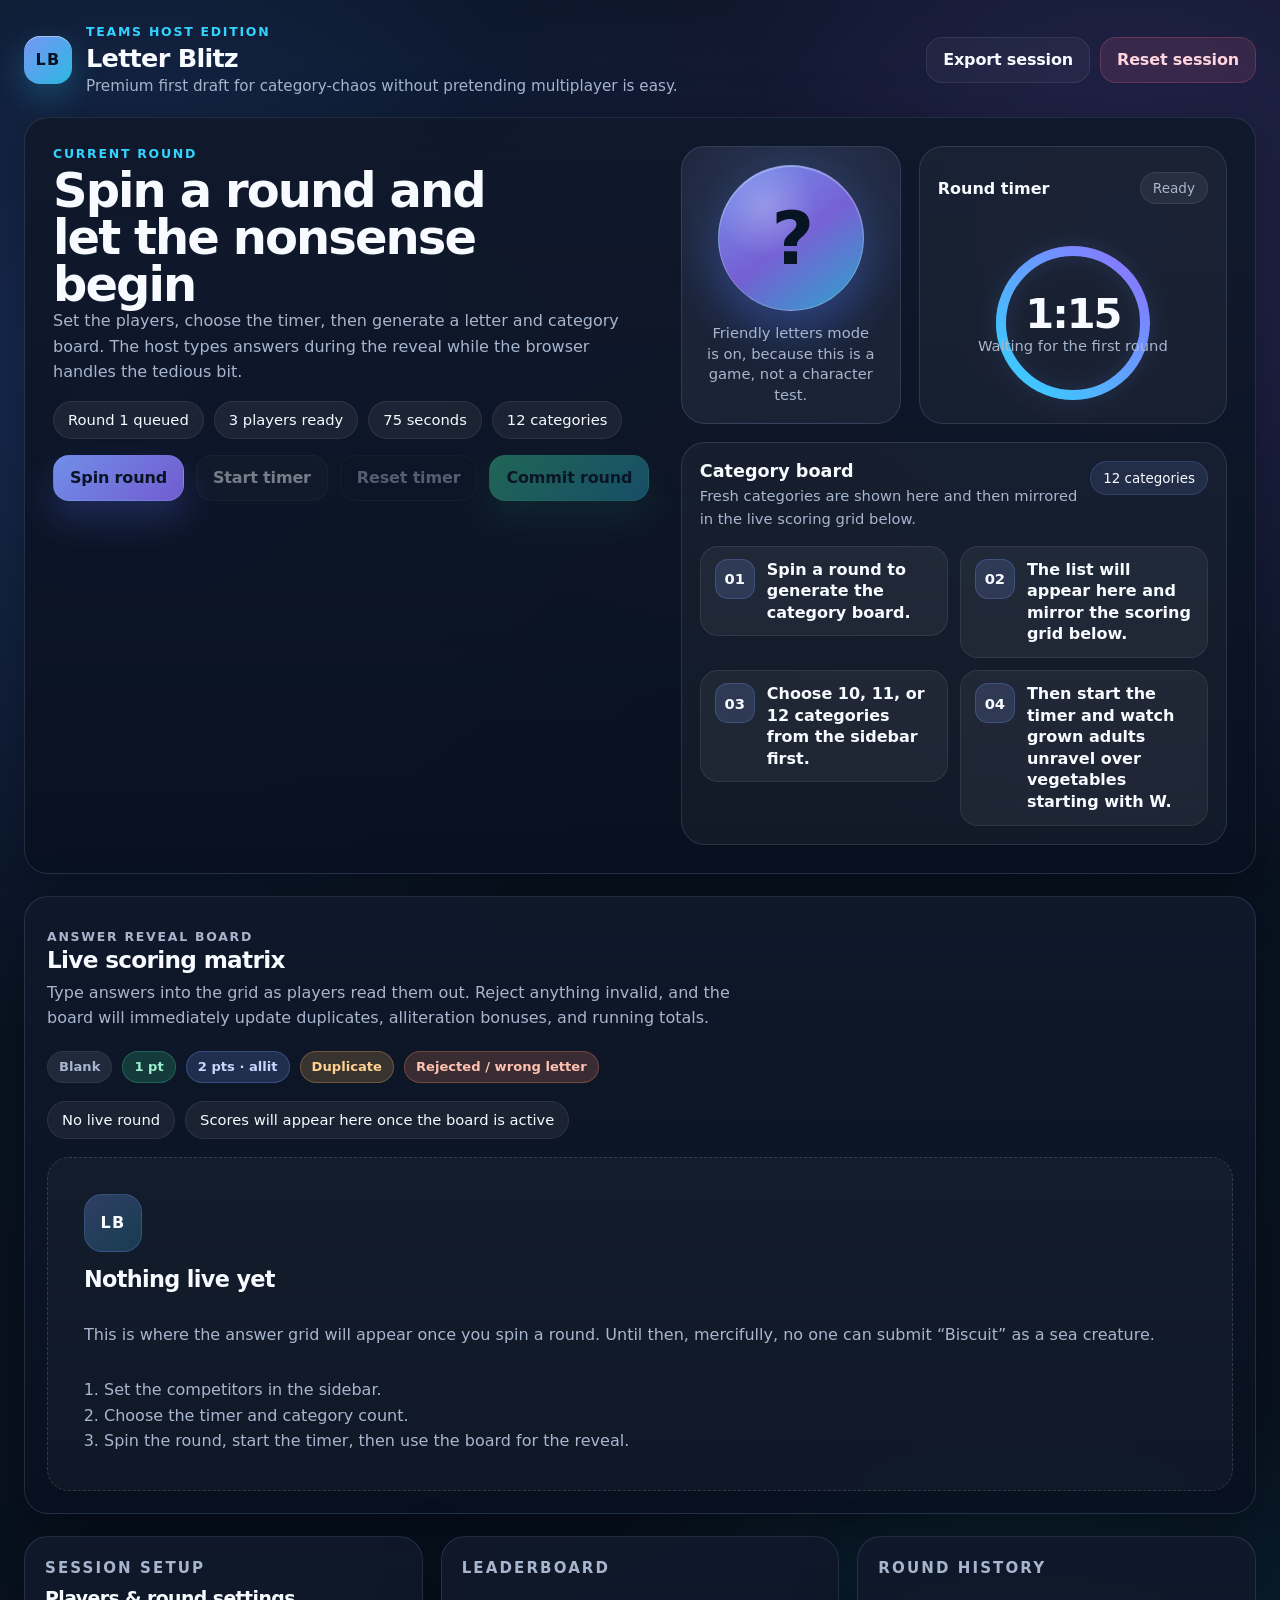
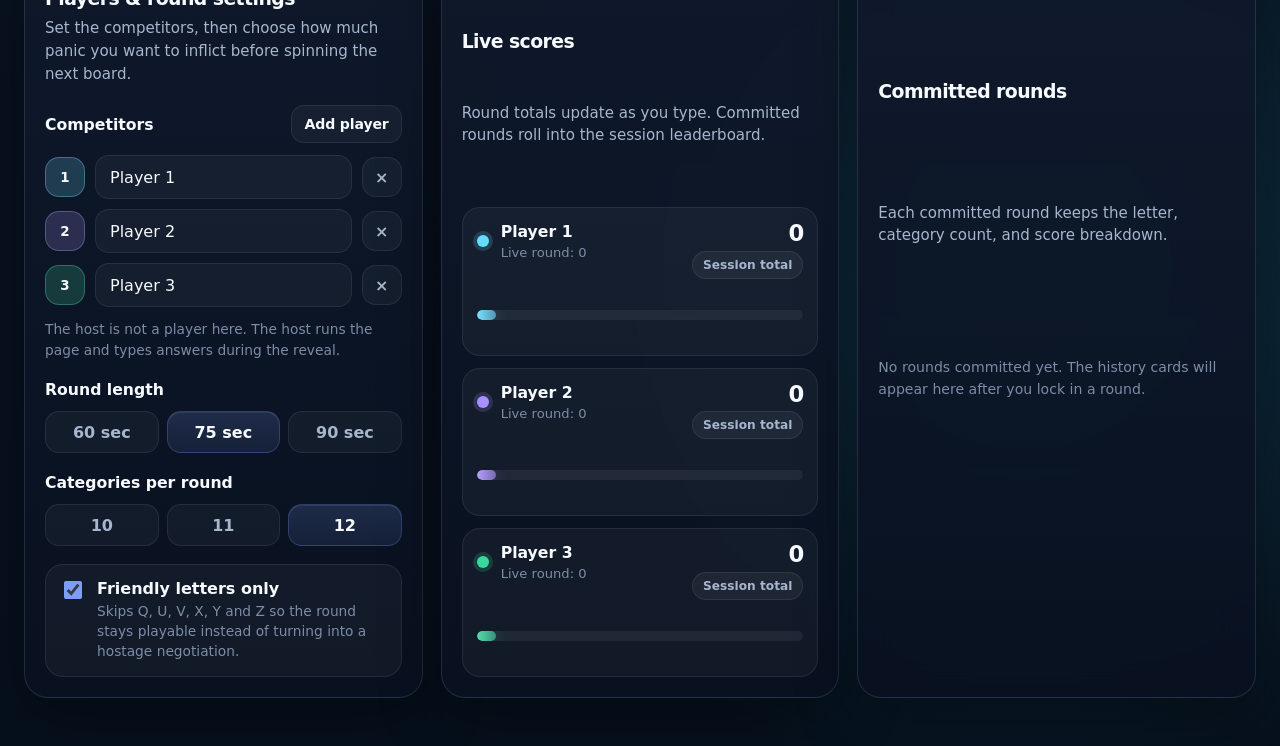
==== index.html @ cf2ec55c "Add files via upload" ====
<!DOCTYPE html>
<html lang="en-GB">
<head>
  <meta charset="UTF-8" />
  <meta name="viewport" content="width=device-width, initial-scale=1.0" />
  <title>Letter Blitz Host Edition</title>
  <meta name="description" content="Host-led, premium-looking letter and category game for Teams calls." />
  <style>
    :root {
      --bg: #07111f;
      --bg-2: #0a1426;
      --panel: rgba(13, 22, 40, 0.78);
      --panel-strong: rgba(9, 17, 31, 0.92);
      --line: rgba(173, 201, 255, 0.14);
      --line-strong: rgba(173, 201, 255, 0.24);
      --text: #f7fbff;
      --muted: #a7b6cf;
      --soft: #7e8ca8;
      --accent: #7c9cff;
      --accent-2: #8f70ff;
      --accent-3: #32d4ff;
      --success: #3fda9b;
      --success-soft: rgba(63, 218, 155, 0.18);
      --warning: #ffb659;
      --warning-soft: rgba(255, 182, 89, 0.18);
      --danger: #ff6f91;
      --danger-soft: rgba(255, 111, 145, 0.18);
      --invalid: #ff8a65;
      --invalid-soft: rgba(255, 138, 101, 0.18);
      --blank: rgba(167, 182, 207, 0.12);
      --shadow: 0 18px 60px rgba(0, 0, 0, 0.36);
      --radius: 24px;
      --radius-lg: 32px;
      --radius-sm: 14px;
      --player-1: #65dcff;
      --player-2: #a890ff;
      --player-3: #39d89d;
      --player-4: #ffbc62;
      --player-5: #ff7ba6;
      --font-stack: Inter, ui-sans-serif, system-ui, -apple-system, BlinkMacSystemFont, "Segoe UI", sans-serif;
    }

    * {
      box-sizing: border-box;
    }

    html {
      scroll-behavior: smooth;
    }

    body {
      margin: 0;
      min-height: 100vh;
      font-family: var(--font-stack);
      background:
        radial-gradient(circle at 10% 15%, rgba(80, 130, 255, 0.25), transparent 30%),
        radial-gradient(circle at 88% 10%, rgba(143, 112, 255, 0.22), transparent 28%),
        radial-gradient(circle at 80% 80%, rgba(50, 212, 255, 0.18), transparent 25%),
        linear-gradient(180deg, #07101d 0%, #091322 45%, #06101c 100%);
      color: var(--text);
    }

    body::before {
      content: "";
      position: fixed;
      inset: 0;
      background:
        linear-gradient(rgba(255,255,255,0.03) 1px, transparent 1px),
        linear-gradient(90deg, rgba(255,255,255,0.03) 1px, transparent 1px);
      background-size: 48px 48px;
      mask-image: radial-gradient(circle at center, rgba(0, 0, 0, 1), rgba(0,0,0,0.25));
      opacity: 0.18;
      pointer-events: none;
    }

    button,
    input {
      font: inherit;
    }

    button {
      cursor: pointer;
    }

    .app-shell {
      position: relative;
      z-index: 1;
      max-width: 1820px;
      margin: 0 auto;
      padding: 24px 24px 48px;
    }

    .topbar {
      display: flex;
      justify-content: space-between;
      align-items: center;
      gap: 20px;
      margin-bottom: 22px;
    }

    .brand {
      display: flex;
      align-items: center;
      gap: 14px;
      min-width: 0;
    }

    .brand-mark {
      width: 48px;
      height: 48px;
      border-radius: 16px;
      display: inline-grid;
      place-items: center;
      font-weight: 800;
      letter-spacing: 0.08em;
      background:
        linear-gradient(135deg, rgba(124, 156, 255, 0.95), rgba(50, 212, 255, 0.85));
      color: #081222;
      box-shadow:
        inset 0 1px 0 rgba(255,255,255,0.4),
        0 12px 32px rgba(50, 212, 255, 0.24);
      flex: 0 0 auto;
    }

    .brand-copy {
      min-width: 0;
    }

    .eyebrow {
      margin: 0 0 6px;
      color: var(--accent-3);
      font-size: 0.78rem;
      font-weight: 700;
      letter-spacing: 0.14em;
      text-transform: uppercase;
    }

    .brand-title {
      margin: 0;
      font-size: clamp(1.4rem, 2vw, 2rem);
      line-height: 1.02;
      letter-spacing: -0.03em;
    }

    .brand-subtitle {
      margin: 6px 0 0;
      color: var(--muted);
      font-size: 0.95rem;
    }

    .topbar-actions {
      display: flex;
      flex-wrap: wrap;
      gap: 10px;
      justify-content: flex-end;
    }

    .layout {
      display: grid;
      grid-template-columns: minmax(0, 1fr) 360px;
      gap: 22px;
      align-items: start;
    }

    .main-column {
      display: grid;
      gap: 22px;
      min-width: 0;
    }

    .sidebar {
      display: grid;
      gap: 18px;
      position: sticky;
      top: 18px;
    }

    .panel {
      background: linear-gradient(180deg, rgba(16, 25, 43, 0.94), rgba(9, 17, 32, 0.92));
      border: 1px solid var(--line);
      border-radius: var(--radius);
      box-shadow: var(--shadow);
      backdrop-filter: blur(18px);
      overflow: hidden;
    }

    .hero-panel {
      padding: 28px;
      position: relative;
      isolation: isolate;
    }

    .hero-panel::after {
      content: "";
      position: absolute;
      inset: auto -10% -55% auto;
      width: 320px;
      height: 320px;
      border-radius: 50%;
      background: radial-gradient(circle at center, rgba(124, 156, 255, 0.26), transparent 68%);
      z-index: -1;
      pointer-events: none;
    }

    .hero-grid {
      display: grid;
      grid-template-columns: minmax(340px, 1.05fr) minmax(320px, 0.95fr);
      gap: 24px;
      align-items: start;
    }

    .hero-copy {
      display: grid;
      gap: 16px;
    }

    .hero-title {
      margin: 0;
      font-size: clamp(2rem, 4vw, 3rem);
      line-height: 0.98;
      letter-spacing: -0.04em;
      max-width: 15ch;
    }

    .hero-subtitle {
      margin: 0;
      color: var(--muted);
      font-size: 1rem;
      line-height: 1.6;
      max-width: 62ch;
    }

    .hero-meta {
      display: flex;
      flex-wrap: wrap;
      gap: 10px;
    }

    .meta-pill {
      display: inline-flex;
      align-items: center;
      gap: 8px;
      min-height: 38px;
      padding: 0 14px;
      border-radius: 999px;
      color: var(--text);
      background: rgba(255, 255, 255, 0.06);
      border: 1px solid rgba(255, 255, 255, 0.08);
      font-size: 0.92rem;
      white-space: nowrap;
    }

    .hero-actions {
      display: flex;
      flex-wrap: wrap;
      gap: 12px;
      align-items: center;
    }

    .stage-stack {
      display: grid;
      grid-template-columns: 220px minmax(0, 1fr);
      gap: 18px;
      align-items: stretch;
      margin-bottom: 18px;
    }

    .letter-orb-card,
    .timer-card,
    .category-preview-card {
      background: rgba(255, 255, 255, 0.04);
      border: 1px solid var(--line);
      border-radius: 24px;
      padding: 18px;
    }

    .letter-orb-card {
      display: grid;
      align-content: center;
      justify-items: center;
      gap: 12px;
      min-height: 228px;
      background:
        radial-gradient(circle at 50% 25%, rgba(124,156,255,0.22), rgba(124,156,255,0.03) 60%),
        rgba(255,255,255,0.04);
    }

    .letter-orb {
      width: 146px;
      height: 146px;
      border-radius: 50%;
      display: grid;
      place-items: center;
      font-size: 4.6rem;
      font-weight: 800;
      letter-spacing: -0.06em;
      background:
        radial-gradient(circle at 32% 28%, rgba(255, 255, 255, 0.24), transparent 36%),
        linear-gradient(145deg, rgba(124,156,255,0.9), rgba(143,112,255,0.76) 52%, rgba(50,212,255,0.72));
      color: #071423;
      box-shadow:
        inset 0 1px 0 rgba(255,255,255,0.32),
        0 22px 42px rgba(61, 102, 224, 0.34);
      border: 1px solid rgba(255,255,255,0.22);
      transition: transform 0.2s ease, filter 0.2s ease;
    }

    .letter-orb.is-spinning {
      animation: pulse-spin 0.85s linear infinite;
      filter: saturate(1.1) brightness(1.05);
    }

    .letter-caption {
      color: var(--muted);
      font-size: 0.92rem;
      text-align: center;
      max-width: 18ch;
      line-height: 1.4;
    }

    .timer-card {
      display: grid;
      gap: 16px;
      min-height: 228px;
    }

    .timer-head {
      display: flex;
      justify-content: space-between;
      align-items: center;
      gap: 12px;
    }

    .timer-title {
      margin: 0;
      font-size: 1rem;
      font-weight: 700;
    }

    .timer-status {
      display: inline-flex;
      align-items: center;
      min-height: 32px;
      padding: 0 12px;
      border-radius: 999px;
      background: rgba(255,255,255,0.06);
      border: 1px solid rgba(255,255,255,0.08);
      color: var(--muted);
      font-size: 0.85rem;
      white-space: nowrap;
    }

    .timer-visual {
      display: grid;
      place-items: center;
      position: relative;
      margin-top: auto;
    }

    .timer-ring {
      width: 164px;
      height: 164px;
      transform: rotate(-90deg);
      overflow: visible;
    }

    .timer-ring-track {
      fill: none;
      stroke: rgba(255,255,255,0.08);
      stroke-width: 10;
    }

    .timer-ring-progress {
      fill: none;
      stroke: url(#timerGradient);
      stroke-width: 10;
      stroke-linecap: round;
      transition: stroke-dashoffset 0.35s ease, filter 0.3s ease;
      filter: drop-shadow(0 0 10px rgba(124,156,255,0.18));
    }

    .timer-readout {
      position: absolute;
      display: grid;
      gap: 2px;
      place-items: center;
      text-align: center;
    }

    .timer-value {
      font-size: 2.6rem;
      line-height: 1;
      font-weight: 800;
      letter-spacing: -0.05em;
    }

    .timer-helper {
      color: var(--muted);
      font-size: 0.92rem;
    }

    .timer-card.is-urgent {
      border-color: rgba(255, 182, 89, 0.36);
      box-shadow: 0 0 0 1px rgba(255, 182, 89, 0.18) inset;
    }

    .timer-card.is-timeup {
      border-color: rgba(255, 111, 145, 0.42);
      box-shadow:
        0 0 0 1px rgba(255, 111, 145, 0.18) inset,
        0 0 30px rgba(255, 111, 145, 0.12);
      animation: time-up-flash 1.2s ease-in-out 2;
    }

    .category-preview-card {
      display: grid;
      gap: 16px;
      min-height: 228px;
    }

    .section-head {
      display: flex;
      justify-content: space-between;
      align-items: start;
      gap: 12px;
    }

    .section-title {
      margin: 0;
      font-size: 1.1rem;
      font-weight: 700;
    }

    .section-copy {
      margin: 4px 0 0;
      color: var(--muted);
      font-size: 0.92rem;
      line-height: 1.5;
    }

    .section-tag {
      display: inline-flex;
      align-items: center;
      min-height: 34px;
      padding: 0 12px;
      border-radius: 999px;
      background: rgba(124,156,255,0.12);
      border: 1px solid rgba(124,156,255,0.18);
      color: var(--text);
      font-size: 0.84rem;
      white-space: nowrap;
    }

    .category-preview-grid {
      display: grid;
      grid-template-columns: repeat(auto-fit, minmax(180px, 1fr));
      gap: 12px;
      align-items: start;
    }

    .category-chip {
      display: grid;
      grid-template-columns: 40px 1fr;
      gap: 12px;
      align-items: start;
      padding: 12px 14px;
      border-radius: 18px;
      background: rgba(255,255,255,0.05);
      border: 1px solid rgba(255,255,255,0.08);
      min-height: 72px;
    }

    .category-chip-number {
      width: 40px;
      height: 40px;
      border-radius: 13px;
      display: grid;
      place-items: center;
      font-weight: 800;
      font-size: 0.92rem;
      color: var(--text);
      background: rgba(124,156,255,0.16);
      border: 1px solid rgba(124,156,255,0.24);
    }

    .category-chip-name {
      font-weight: 650;
      line-height: 1.35;
      color: var(--text);
    }

    .answers-panel {
      padding: 22px;
      display: grid;
      gap: 18px;
    }

    .answers-head {
      display: flex;
      justify-content: space-between;
      gap: 20px;
      align-items: start;
      flex-wrap: wrap;
    }

    .answers-copy h2 {
      margin: 0;
      font-size: 1.45rem;
      letter-spacing: -0.03em;
    }

    .answers-copy p {
      margin: 8px 0 0;
      color: var(--muted);
      line-height: 1.55;
      max-width: 70ch;
    }

    .legend {
      display: flex;
      flex-wrap: wrap;
      gap: 10px;
      align-items: center;
      justify-content: flex-end;
    }

    .legend-item,
    .status-badge {
      display: inline-flex;
      align-items: center;
      justify-content: center;
      min-height: 32px;
      padding: 0 11px;
      border-radius: 999px;
      font-size: 0.82rem;
      font-weight: 700;
      border: 1px solid transparent;
      white-space: nowrap;
    }

    .badge-blank {
      background: var(--blank);
      color: var(--muted);
      border-color: rgba(255,255,255,0.06);
    }

    .badge-valid {
      background: var(--success-soft);
      color: #9bf0ca;
      border-color: rgba(63,218,155,0.26);
    }

    .badge-alliteration {
      background: rgba(124,156,255,0.18);
      color: #c9d7ff;
      border-color: rgba(124,156,255,0.28);
    }

    .badge-duplicate {
      background: var(--warning-soft);
      color: #ffd28f;
      border-color: rgba(255,182,89,0.28);
    }

    .badge-invalid {
      background: var(--invalid-soft);
      color: #ffc1b0;
      border-color: rgba(255,138,101,0.3);
    }

    .board-summary {
      display: flex;
      flex-wrap: wrap;
      gap: 10px;
      align-items: center;
      color: var(--muted);
      font-size: 0.92rem;
    }

    .board-shell {
      border: 1px solid var(--line);
      border-radius: 22px;
      overflow: hidden;
      background: rgba(5, 10, 19, 0.38);
    }

    .board-scroll {
      overflow: auto;
      max-height: min(72vh, 1100px);
    }

    .answer-table {
      width: 100%;
      min-width: 1180px;
      border-collapse: separate;
      border-spacing: 0;
    }

    .answer-table th,
    .answer-table td {
      padding: 0;
      vertical-align: top;
      border-right: 1px solid rgba(255,255,255,0.05);
      border-bottom: 1px solid rgba(255,255,255,0.05);
    }

    .answer-table thead th {
      position: sticky;
      top: 0;
      z-index: 4;
      background: rgba(10, 17, 31, 0.96);
      backdrop-filter: blur(14px);
    }

    .answer-table tfoot th,
    .answer-table tfoot td {
      position: sticky;
      bottom: 0;
      z-index: 3;
      background: rgba(8, 15, 27, 0.96);
      backdrop-filter: blur(14px);
    }

    .sticky-col {
      position: sticky;
      left: 0;
      z-index: 5;
      background: rgba(10, 17, 31, 0.98);
      backdrop-filter: blur(14px);
      min-width: 260px;
      max-width: 260px;
      border-right: 1px solid rgba(255,255,255,0.08) !important;
    }

    .corner-cell {
      padding: 18px;
      text-align: left;
    }

    .corner-title {
      display: block;
      font-size: 1rem;
      font-weight: 750;
      letter-spacing: -0.02em;
      margin-bottom: 6px;
    }

    .corner-copy {
      color: var(--muted);
      font-size: 0.86rem;
      line-height: 1.5;
    }

    .player-head {
      min-width: 220px;
      padding: 16px;
      text-align: left;
      background:
        linear-gradient(180deg, rgba(255,255,255,0.03), rgba(255,255,255,0)),
        rgba(10, 17, 31, 0.98);
    }

    .player-head-inner {
      display: grid;
      gap: 8px;
    }

    .player-chip {
      display: inline-flex;
      align-items: center;
      gap: 10px;
      min-height: 36px;
      padding: 0 12px;
      border-radius: 999px;
      background: rgba(255,255,255,0.05);
      border: 1px solid rgba(255,255,255,0.08);
      width: fit-content;
      max-width: 100%;
    }

    .player-dot {
      width: 12px;
      height: 12px;
      border-radius: 50%;
      background: var(--player);
      box-shadow: 0 0 0 4px color-mix(in srgb, var(--player) 18%, transparent);
      flex: 0 0 auto;
    }

    .player-name {
      font-weight: 750;
      overflow: hidden;
      text-overflow: ellipsis;
      white-space: nowrap;
    }

    .player-small {
      color: var(--muted);
      font-size: 0.82rem;
    }

    .category-cell {
      padding: 16px 18px;
      background: rgba(9, 15, 28, 0.96);
    }

    .category-wrap {
      display: grid;
      gap: 10px;
    }

    .category-label {
      display: inline-flex;
      align-items: center;
      gap: 10px;
      width: fit-content;
      min-height: 34px;
      padding: 0 12px 0 0;
      border-radius: 999px;
      color: var(--text);
      background: transparent;
      font-size: 0.9rem;
      font-weight: 750;
    }

    .category-index {
      width: 34px;
      height: 34px;
      display: grid;
      place-items: center;
      border-radius: 12px;
      background: rgba(124,156,255,0.14);
      border: 1px solid rgba(124,156,255,0.22);
      color: var(--text);
      font-size: 0.84rem;
      flex: 0 0 auto;
    }

    .category-name {
      line-height: 1.35;
      letter-spacing: -0.01em;
    }

    .answer-cell {
      padding: 12px;
      min-width: 220px;
      background: rgba(255,255,255,0.01);
    }

    .answer-card {
      position: relative;
      display: grid;
      gap: 10px;
      min-height: 116px;
      padding: 12px;
      border-radius: 18px;
      border: 1px solid rgba(255,255,255,0.08);
      background: rgba(255,255,255,0.04);
      transition: border-color 0.16s ease, transform 0.16s ease, background 0.16s ease;
    }

    .answer-card:focus-within {
      transform: translateY(-1px);
      border-color: rgba(124,156,255,0.4);
      box-shadow: 0 0 0 3px rgba(124,156,255,0.12);
    }

    .answer-card.state-valid {
      background: linear-gradient(180deg, rgba(63,218,155,0.1), rgba(63,218,155,0.05));
      border-color: rgba(63,218,155,0.22);
    }

    .answer-card.state-alliteration {
      background: linear-gradient(180deg, rgba(124,156,255,0.14), rgba(124,156,255,0.06));
      border-color: rgba(124,156,255,0.28);
    }

    .answer-card.state-duplicate {
      background: linear-gradient(180deg, rgba(255,182,89,0.12), rgba(255,182,89,0.05));
      border-color: rgba(255,182,89,0.24);
    }

    .answer-card.state-invalid {
      background: linear-gradient(180deg, rgba(255,138,101,0.12), rgba(255,138,101,0.05));
      border-color: rgba(255,138,101,0.24);
    }

    .answer-card.state-blank {
      background: rgba(255,255,255,0.04);
      border-color: rgba(255,255,255,0.08);
    }

    .answer-input {
      width: 100%;
      min-height: 46px;
      padding: 12px 14px;
      border: 1px solid rgba(255,255,255,0.08);
      border-radius: 14px;
      background: rgba(3, 8, 15, 0.52);
      color: var(--text);
      font-size: 1rem;
      line-height: 1.35;
      outline: none;
    }

    .answer-input::placeholder {
      color: rgba(167,182,207,0.46);
    }

    .answer-input:disabled {
      cursor: not-allowed;
      opacity: 0.7;
    }

    .cell-meta {
      display: flex;
      justify-content: space-between;
      align-items: center;
      gap: 10px;
      flex-wrap: wrap;
    }

    .review-toggle {
      min-height: 32px;
      padding: 0 11px;
      border-radius: 999px;
      border: 1px solid rgba(255,255,255,0.08);
      background: rgba(255,255,255,0.04);
      color: var(--muted);
      font-size: 0.8rem;
      font-weight: 700;
      transition: transform 0.16s ease, border-color 0.16s ease, background 0.16s ease, color 0.16s ease;
    }

    .review-toggle:hover:not(:disabled) {
      transform: translateY(-1px);
      border-color: rgba(255,255,255,0.14);
      color: var(--text);
    }

    .review-toggle:disabled {
      opacity: 0.45;
      cursor: not-allowed;
    }

    .review-toggle.is-rejected {
      background: rgba(255,138,101,0.14);
      border-color: rgba(255,138,101,0.26);
      color: #ffd0c5;
    }

    .round-total-label {
      padding: 16px 18px;
      text-align: left;
      font-size: 0.96rem;
      font-weight: 750;
      color: var(--text);
    }

    .round-total-cell {
      padding: 14px 16px;
      min-width: 220px;
      background: rgba(255,255,255,0.02);
    }

    .round-total-wrap {
      display: flex;
      align-items: center;
      gap: 10px;
    }

    .round-total-number {
      font-size: 1.4rem;
      font-weight: 800;
      letter-spacing: -0.04em;
    }

    .round-total-copy {
      color: var(--muted);
      font-size: 0.84rem;
    }

    .empty-state {
      display: grid;
      gap: 14px;
      justify-items: start;
      padding: 36px;
      border: 1px dashed rgba(255,255,255,0.14);
      border-radius: 22px;
      background: rgba(255,255,255,0.03);
    }

    .empty-badge {
      display: inline-grid;
      place-items: center;
      width: 58px;
      height: 58px;
      border-radius: 18px;
      background: linear-gradient(135deg, rgba(124,156,255,0.28), rgba(50,212,255,0.18));
      border: 1px solid rgba(124,156,255,0.22);
      font-weight: 800;
      letter-spacing: 0.08em;
    }

    .empty-state h3 {
      margin: 0;
      font-size: 1.4rem;
      letter-spacing: -0.03em;
    }

    .empty-state p,
    .empty-state li {
      color: var(--muted);
      line-height: 1.6;
    }

    .empty-state ol {
      margin: 0;
      padding-left: 20px;
    }

    .sidebar-card {
      padding: 20px;
      display: grid;
      gap: 18px;
    }

    .card-header {
      display: grid;
      gap: 8px;
    }

    .card-header h2 {
      margin: 0;
      font-size: 1.18rem;
      letter-spacing: -0.03em;
    }

    .card-header p {
      margin: 0;
      color: var(--muted);
      line-height: 1.5;
      font-size: 0.94rem;
    }

    .sidebar-block {
      display: grid;
      gap: 12px;
      padding-top: 2px;
    }

    .block-head {
      display: flex;
      justify-content: space-between;
      align-items: center;
      gap: 12px;
    }

    .block-title {
      margin: 0;
      font-size: 0.98rem;
      font-weight: 700;
      color: var(--text);
    }

    .help-text {
      margin: 0;
      color: var(--soft);
      font-size: 0.86rem;
      line-height: 1.5;
    }

    .player-list {
      display: grid;
      gap: 10px;
    }

    .player-row {
      display: grid;
      grid-template-columns: auto minmax(0, 1fr) auto;
      gap: 10px;
      align-items: center;
    }

    .player-badge {
      width: 40px;
      height: 40px;
      border-radius: 14px;
      display: grid;
      place-items: center;
      background: color-mix(in srgb, var(--player) 18%, rgba(255,255,255,0.02));
      border: 1px solid color-mix(in srgb, var(--player) 26%, rgba(255,255,255,0.08));
      color: var(--text);
      font-size: 0.84rem;
      font-weight: 800;
    }

    .player-input {
      width: 100%;
      min-height: 44px;
      padding: 0 14px;
      border-radius: 14px;
      border: 1px solid rgba(255,255,255,0.08);
      background: rgba(255,255,255,0.04);
      color: var(--text);
      outline: none;
    }

    .player-input:focus {
      border-color: rgba(124,156,255,0.34);
      box-shadow: 0 0 0 3px rgba(124,156,255,0.12);
    }

    .remove-player-btn {
      width: 40px;
      height: 40px;
      border-radius: 14px;
      border: 1px solid rgba(255,255,255,0.08);
      background: rgba(255,255,255,0.04);
      color: var(--muted);
      font-weight: 800;
    }

    .remove-player-btn:hover:not(:disabled) {
      color: #ffd1dc;
      border-color: rgba(255,111,145,0.28);
      background: rgba(255,111,145,0.12);
    }

    .remove-player-btn:disabled {
      opacity: 0.35;
      cursor: not-allowed;
    }

    .segmented {
      display: grid;
      grid-template-columns: repeat(3, minmax(0, 1fr));
      gap: 8px;
    }

    .segment-btn {
      min-height: 42px;
      padding: 0 12px;
      border-radius: 14px;
      border: 1px solid rgba(255,255,255,0.08);
      background: rgba(255,255,255,0.04);
      color: var(--muted);
      font-weight: 700;
    }

    .segment-btn.is-selected {
      color: var(--text);
      border-color: rgba(124,156,255,0.24);
      background: linear-gradient(180deg, rgba(124,156,255,0.18), rgba(124,156,255,0.1));
      box-shadow: inset 0 1px 0 rgba(255,255,255,0.08);
    }

    .toggle-row {
      display: flex;
      gap: 12px;
      align-items: start;
      padding: 14px;
      border-radius: 18px;
      background: rgba(255,255,255,0.04);
      border: 1px solid rgba(255,255,255,0.08);
      cursor: pointer;
      user-select: none;
    }

    .toggle-row input {
      width: 18px;
      height: 18px;
      accent-color: var(--accent);
      margin-top: 2px;
      flex: 0 0 auto;
    }

    .toggle-copy {
      display: grid;
      gap: 4px;
    }

    .toggle-title {
      font-weight: 700;
      color: var(--text);
    }

    .toggle-detail {
      color: var(--soft);
      font-size: 0.86rem;
      line-height: 1.45;
    }

    .leaderboard-list {
      display: grid;
      gap: 12px;
    }

    .leader-row {
      display: grid;
      gap: 10px;
      padding: 14px;
      border-radius: 18px;
      background: rgba(255,255,255,0.04);
      border: 1px solid rgba(255,255,255,0.08);
    }

    .leader-top {
      display: flex;
      justify-content: space-between;
      align-items: start;
      gap: 14px;
    }

    .leader-player {
      display: flex;
      align-items: center;
      gap: 12px;
      min-width: 0;
    }

    .leader-player-name {
      min-width: 0;
    }

    .leader-player-name strong {
      display: block;
      font-size: 0.98rem;
      white-space: nowrap;
      overflow: hidden;
      text-overflow: ellipsis;
    }

    .leader-player-name span {
      display: block;
      color: var(--soft);
      font-size: 0.82rem;
      margin-top: 4px;
    }

    .leader-scores {
      display: flex;
      flex-direction: column;
      align-items: end;
      gap: 6px;
      flex: 0 0 auto;
    }

    .leader-total {
      font-size: 1.42rem;
      font-weight: 800;
      letter-spacing: -0.04em;
      line-height: 1;
    }

    .leader-round {
      display: inline-flex;
      align-items: center;
      min-height: 28px;
      padding: 0 10px;
      border-radius: 999px;
      background: rgba(255,255,255,0.05);
      border: 1px solid rgba(255,255,255,0.08);
      color: var(--muted);
      font-size: 0.76rem;
      font-weight: 700;
    }

    .leader-bar {
      width: 100%;
      height: 10px;
      border-radius: 999px;
      background: rgba(255,255,255,0.06);
      overflow: hidden;
    }

    .leader-bar > span {
      display: block;
      height: 100%;
      border-radius: inherit;
      background: linear-gradient(90deg, color-mix(in srgb, var(--player) 86%, #ffffff 14%), color-mix(in srgb, var(--player) 56%, #ffffff 4%));
      box-shadow: 0 0 16px color-mix(in srgb, var(--player) 32%, transparent);
    }

    .history-list {
      display: grid;
      gap: 12px;
      max-height: 48vh;
      overflow: auto;
      padding-right: 2px;
    }

    .history-card {
      display: grid;
      gap: 10px;
      padding: 14px;
      border-radius: 18px;
      background: rgba(255,255,255,0.04);
      border: 1px solid rgba(255,255,255,0.08);
    }

    .history-top {
      display: flex;
      justify-content: space-between;
      align-items: start;
      gap: 12px;
    }

    .history-title {
      margin: 0;
      font-size: 1rem;
      font-weight: 750;
      letter-spacing: -0.02em;
    }

    .history-subtitle {
      color: var(--muted);
      font-size: 0.84rem;
      margin-top: 5px;
      line-height: 1.45;
    }

    .history-letter {
      width: 42px;
      height: 42px;
      border-radius: 14px;
      display: grid;
      place-items: center;
      font-size: 1.15rem;
      font-weight: 800;
      background: rgba(124,156,255,0.16);
      border: 1px solid rgba(124,156,255,0.24);
      flex: 0 0 auto;
    }

    .history-scores {
      display: grid;
      gap: 8px;
    }

    .history-score-row {
      display: flex;
      justify-content: space-between;
      align-items: center;
      gap: 12px;
      color: var(--muted);
      font-size: 0.86rem;
    }

    .history-score-row strong {
      color: var(--text);
      font-size: 0.9rem;
    }

    .placeholder-note {
      color: var(--soft);
      font-size: 0.88rem;
      line-height: 1.55;
      margin: 0;
    }

    .btn {
      min-height: 46px;
      padding: 0 16px;
      border-radius: 16px;
      border: 1px solid rgba(255,255,255,0.08);
      background: rgba(255,255,255,0.05);
      color: var(--text);
      font-weight: 750;
      letter-spacing: -0.01em;
      transition: transform 0.16s ease, border-color 0.16s ease, background 0.16s ease, box-shadow 0.16s ease;
      white-space: nowrap;
    }

    .btn:hover:not(:disabled) {
      transform: translateY(-1px);
      border-color: rgba(255,255,255,0.14);
      box-shadow: 0 10px 20px rgba(0,0,0,0.16);
    }

    .btn:active:not(:disabled) {
      transform: translateY(0);
    }

    .btn:disabled {
      opacity: 0.45;
      cursor: not-allowed;
      box-shadow: none;
      transform: none;
    }

    .btn.primary {
      border-color: rgba(124,156,255,0.26);
      background: linear-gradient(135deg, rgba(124,156,255,0.9), rgba(143,112,255,0.78));
      color: #081423;
      box-shadow: 0 18px 34px rgba(93, 115, 255, 0.22);
    }

    .btn.success {
      border-color: rgba(63,218,155,0.26);
      background: linear-gradient(135deg, rgba(63,218,155,0.9), rgba(50,212,255,0.66));
      color: #071423;
      box-shadow: 0 18px 34px rgba(63,218,155,0.18);
    }

    .btn.soft {
      background: rgba(255,255,255,0.04);
      color: var(--text);
    }

    .btn.ghost {
      background: transparent;
      color: var(--muted);
    }

    .btn.danger {
      background: rgba(255,111,145,0.12);
      color: #ffd4de;
      border-color: rgba(255,111,145,0.22);
    }

    .btn.small {
      min-height: 38px;
      padding: 0 12px;
      border-radius: 13px;
      font-size: 0.88rem;
    }

    .visually-hidden {
      position: absolute !important;
      width: 1px !important;
      height: 1px !important;
      padding: 0 !important;
      margin: -1px !important;
      overflow: hidden !important;
      clip: rect(0, 0, 0, 0) !important;
      white-space: nowrap !important;
      border: 0 !important;
    }

    ::-webkit-scrollbar {
      width: 12px;
      height: 12px;
    }

    ::-webkit-scrollbar-track {
      background: rgba(255,255,255,0.03);
      border-radius: 999px;
    }

    ::-webkit-scrollbar-thumb {
      background: rgba(255,255,255,0.12);
      border: 3px solid transparent;
      background-clip: padding-box;
      border-radius: 999px;
    }

    @keyframes pulse-spin {
      0% { transform: scale(1) rotate(0deg); }
      50% { transform: scale(1.04) rotate(180deg); }
      100% { transform: scale(1) rotate(360deg); }
    }

    @keyframes time-up-flash {
      0%, 100% { box-shadow: 0 0 0 1px rgba(255, 111, 145, 0.18) inset, 0 0 30px rgba(255, 111, 145, 0.12); }
      50% { box-shadow: 0 0 0 1px rgba(255, 111, 145, 0.28) inset, 0 0 40px rgba(255, 111, 145, 0.24); }
    }

    @media (max-width: 1440px) {
      .layout {
        grid-template-columns: minmax(0, 1fr);
      }

      .sidebar {
        position: static;
        grid-template-columns: repeat(auto-fit, minmax(280px, 1fr));
      }
    }

    @media (max-width: 1040px) {
      .hero-grid {
        grid-template-columns: 1fr;
      }

      .stage-stack {
        grid-template-columns: 1fr;
      }

      .topbar {
        flex-direction: column;
        align-items: stretch;
      }

      .topbar-actions {
        justify-content: stretch;
      }
    }

    @media (max-width: 720px) {
      .app-shell {
        padding: 16px 16px 28px;
      }

      .hero-panel,
      .answers-panel,
      .sidebar-card {
        padding: 18px;
      }

      .category-preview-grid {
        grid-template-columns: 1fr;
      }

      .legend {
        justify-content: flex-start;
      }
    }
  </style>
</head>
<body>
  <div class="app-shell">
    <header class="topbar">
      <div class="brand">
        <div class="brand-mark" aria-hidden="true">LB</div>
        <div class="brand-copy">
          <p class="eyebrow">Teams Host Edition</p>
          <h1 class="brand-title">Letter Blitz</h1>
          <p class="brand-subtitle">Premium first draft for category-chaos without pretending multiplayer is easy.</p>
        </div>
      </div>

      <div class="topbar-actions">
        <button id="exportSummaryBtn" class="btn soft">Export session</button>
        <button id="resetSessionBtn" class="btn danger">Reset session</button>
      </div>
    </header>

    <div class="layout">
      <div class="main-column">
        <section class="panel hero-panel">
          <div class="hero-grid">
            <div class="hero-copy">
              <div>
                <p class="eyebrow">Current round</p>
                <h2 id="heroTitle" class="hero-title">Spin a round and let the nonsense begin</h2>
                <p id="heroSubtitle" class="hero-subtitle">Set the players, choose the timer, then generate a letter and category board. The host types answers during the reveal while the browser handles the tedious bit.</p>
              </div>

              <div id="heroMeta" class="hero-meta" aria-live="polite"></div>

              <div class="hero-actions">
                <button id="spinRoundBtn" class="btn primary">Spin round</button>
                <button id="startPauseTimerBtn" class="btn soft">Start timer</button>
                <button id="resetTimerBtn" class="btn ghost">Reset timer</button>
                <button id="commitRoundBtn" class="btn success">Commit round</button>
              </div>
            </div>

            <div class="hero-stage">
              <div class="stage-stack">
                <div class="letter-orb-card">
                  <div id="roundLetter" class="letter-orb" aria-live="polite">?</div>
                  <div id="letterCaption" class="letter-caption">Friendly letters mode is on by default, because Q and X can get in the sea.</div>
                </div>

                <div id="timerCard" class="timer-card">
                  <div class="timer-head">
                    <h3 class="timer-title">Round timer</h3>
                    <div id="timerStatus" class="timer-status">Ready</div>
                  </div>

                  <div class="timer-visual">
                    <svg class="timer-ring" viewBox="0 0 164 164" aria-hidden="true">
                      <defs>
                        <linearGradient id="timerGradient" x1="0%" x2="100%" y1="0%" y2="100%">
                          <stop offset="0%" stop-color="#32d4ff"></stop>
                          <stop offset="100%" stop-color="#8f70ff"></stop>
                        </linearGradient>
                      </defs>
                      <circle class="timer-ring-track" cx="82" cy="82" r="72"></circle>
                      <circle id="timerRingProgress" class="timer-ring-progress" cx="82" cy="82" r="72"></circle>
                    </svg>

                    <div class="timer-readout">
                      <div id="timerValue" class="timer-value">1:15</div>
                      <div id="timerHelper" class="timer-helper">Ready to start</div>
                    </div>
                  </div>
                </div>
              </div>

              <div class="category-preview-card">
                <div class="section-head">
                  <div>
                    <h3 class="section-title">Category board</h3>
                    <p class="section-copy">Fresh categories are shown here and then mirrored in the live scoring grid below.</p>
                  </div>
                  <div id="categoryCountTag" class="section-tag">12 categories</div>
                </div>

                <div id="categoryPreview" class="category-preview-grid" aria-live="polite"></div>
              </div>
            </div>
          </div>
        </section>

        <section class="panel answers-panel">
          <div class="answers-head">
            <div class="answers-copy">
              <p class="eyebrow">Answer reveal board</p>
              <h2>Live scoring matrix</h2>
              <p>Type answers into the grid as players read them out. Reject anything invalid, and the board will immediately update duplicates, alliteration bonuses, and running totals.</p>
            </div>

            <div class="legend" aria-label="Scoring legend">
              <span class="legend-item badge-blank">Blank</span>
              <span class="legend-item badge-valid">1 pt</span>
              <span class="legend-item badge-alliteration">2 pts · allit</span>
              <span class="legend-item badge-duplicate">Duplicate</span>
              <span class="legend-item badge-invalid">Rejected / wrong letter</span>
            </div>
          </div>

          <div id="boardSummary" class="board-summary"></div>

          <div id="answerBoardContainer"></div>
        </section>
      </div>

      <aside class="sidebar">
        <section class="panel sidebar-card">
          <div class="card-header">
            <p class="eyebrow">Session setup</p>
            <h2>Players & round settings</h2>
            <p>Set the competitors, then choose how much panic you want to inflict before spinning the next board.</p>
          </div>

          <div class="sidebar-block">
            <div class="block-head">
              <h3 class="block-title">Competitors</h3>
              <button id="addPlayerBtn" class="btn small soft">Add player</button>
            </div>

            <div id="playerList" class="player-list"></div>
            <p class="help-text">The host is not a player here. The host runs the page and types answers during the reveal.</p>
          </div>

          <div class="sidebar-block">
            <h3 class="block-title">Round length</h3>
            <div id="roundLengthSegment" class="segmented" role="group" aria-label="Round length">
              <button class="segment-btn" data-action="set-round-seconds" data-value="60">60 sec</button>
              <button class="segment-btn" data-action="set-round-seconds" data-value="75">75 sec</button>
              <button class="segment-btn" data-action="set-round-seconds" data-value="90">90 sec</button>
            </div>
          </div>

          <div class="sidebar-block">
            <h3 class="block-title">Categories per round</h3>
            <div id="categoryCountSegment" class="segmented" role="group" aria-label="Category count">
              <button class="segment-btn" data-action="set-category-count" data-value="10">10</button>
              <button class="segment-btn" data-action="set-category-count" data-value="11">11</button>
              <button class="segment-btn" data-action="set-category-count" data-value="12">12</button>
            </div>
          </div>

          <label class="toggle-row">
            <input id="friendlyLettersToggle" type="checkbox" />
            <span class="toggle-copy">
              <span class="toggle-title">Friendly letters only</span>
              <span class="toggle-detail">Skips Q, U, V, X, Y and Z so the round stays playable instead of turning into a hostage negotiation.</span>
            </span>
          </label>
        </section>

        <section class="panel sidebar-card">
          <div class="card-header">
            <p class="eyebrow">Leaderboard</p>
            <h2>Live scores</h2>
            <p>Round totals update as you type. Committed rounds roll into the session leaderboard.</p>
          </div>

          <div id="leaderboardList" class="leaderboard-list"></div>
        </section>

        <section class="panel sidebar-card">
          <div class="card-header">
            <p class="eyebrow">Round history</p>
            <h2>Committed rounds</h2>
            <p>Each committed round keeps the letter, category count, and score breakdown.</p>
          </div>

          <div id="historyList" class="history-list"></div>
        </section>
      </aside>
    </div>
  </div>

  <script>
    (() => {
      "use strict";

      const STORAGE_KEY = "letter-blitz-host-edition/v0.1.0";
      const FRIENDLY_LETTERS = ["A", "B", "C", "D", "E", "F", "G", "H", "I", "J", "K", "L", "M", "N", "O", "P", "R", "S", "T", "W"];
      const HARD_LETTERS = ["Q", "U", "V", "X", "Y", "Z"];
      const PLAYER_COLOURS = ["var(--player-1)", "var(--player-2)", "var(--player-3)", "var(--player-4)", "var(--player-5)"];
      const CATEGORY_BANK = [
      "Actor",
      "Actress",
      "Animal",
      "App or website",
      "Article of clothing",
      "Author",
      "Band or singer",
      "Board game",
      "Book title",
      "Boy's name",
      "Breakfast item",
      "British town or city",
      "Building or landmark",
      "Car brand",
      "Cartoon character",
      "Cereal",
      "Celebrity",
      "Chocolate bar",
      "Christmas song",
      "City outside the UK",
      "Clothing brand",
      "Cocktail",
      "Colour shade",
      "Comedian",
      "Company or brand",
      "Country",
      "Creature from myth or folklore",
      "Dance move",
      "Dessert",
      "Disney character",
      "Drink",
      "Film title",
      "Flower",
      "Football club",
      "Fruit",
      "Furniture",
      "Game show",
      "Girl's name",
      "Gadget",
      "Historical figure",
      "Hobby",
      "Household chore",
      "Ice cream flavour",
      "Instrument",
      "Job",
      "Kitchen item",
      "Magazine or newspaper",
      "Meal you order in a pub",
      "Musical artist",
      "Office supply",
      "Olympic sport",
      "One-word insult",
      "Pet name",
      "Pizza topping",
      "Plant",
      "Pocket item",
      "Programming or tech term",
      "Pub snack",
      "Reason to be late",
      "School subject",
      "Sea creature",
      "Shop or retailer",
      "Snack",
      "Song title",
      "Something at a wedding",
      "Something found in a bathroom",
      "Something found in a bedroom",
      "Something found in a classroom",
      "Something found in a garage",
      "Something found in a garden",
      "Something found in a hospital",
      "Something found in a kitchen",
      "Something found in a living room",
      "Something found in a supermarket",
      "Something found in an office",
      "Something in a toolbox",
      "Something in the sky",
      "Something on a beach",
      "Something on your desk",
      "Something people complain about",
      "Something people collect",
      "Something that bounces",
      "Something that can be noisy",
      "Something that can be plugged in",
      "Something that goes in a sandwich",
      "Something that is cold",
      "Something that is expensive",
      "Something that is green",
      "Something that is round",
      "Something that smells nice",
      "Something you avoid at work",
      "Something you bring on holiday",
      "Something you can recycle",
      "Something you cook in an oven",
      "Something you do before bed",
      "Something you do in a meeting",
      "Something you do on a Sunday",
      "Something you keep in a drawer",
      "Something you might forget",
      "Something you pack for the beach",
      "Something you wear on your feet",
      "Something you would see at Christmas",
      "Something you would see at a festival",
      "Something you would see at the dentist",
      "Something you would see in an airport",
      "Something you would see in a park",
      "Something you would see on a farm",
      "Something you would see on a video call",
      "Something you would take camping",
      "Something you write with",
      "Something you'd find in a fridge",
      "Something you'd find in a gym",
      "Something you'd put on toast",
      "Something you'd take to a picnic",
      "Something you'd wear in winter",
      "Something you'd wear to a wedding",
      "Something you'd wrap as a gift",
      "Sports person",
      "Superhero",
      "Sweet",
      "TV programme",
      "Takeaway dish",
      "Thing people lose",
      "Thing you charge with electricity",
      "Thing you hang on a wall",
      "Toy",
      "Type of bean",
      "Type of biscuit",
      "Type of bread",
      "Type of cake",
      "Type of coffee",
      "Type of crisps",
      "Type of dance",
      "Type of fabric",
      "Type of fish",
      "Type of hat",
      "Type of holiday",
      "Type of pasta",
      "Type of pet",
      "Type of shoe",
      "Type of soup",
      "Type of transport",
      "UK TV personality",
      "Vegetable",
      "Vehicle",
      "Video game",
      "Villain",
      "Weather word",
      "Word linked to money",
      "Word linked to sport",
      "Word you hear in an office",
      "Word you hear on Love Island",
      "World leader"
      ];
      const STOP_WORDS = new Set(["a", "an", "and", "de", "da", "del", "for", "from", "in", "of", "on", "or", "the", "to", "with"]);

      let state = createDefaultState();
      let timerInterval = null;
      let isSpinning = false;
      let timeUpFlashTimeout = null;

      const els = {
        heroTitle: document.getElementById("heroTitle"),
        heroSubtitle: document.getElementById("heroSubtitle"),
        heroMeta: document.getElementById("heroMeta"),
        roundLetter: document.getElementById("roundLetter"),
        letterCaption: document.getElementById("letterCaption"),
        timerCard: document.getElementById("timerCard"),
        timerStatus: document.getElementById("timerStatus"),
        timerValue: document.getElementById("timerValue"),
        timerHelper: document.getElementById("timerHelper"),
        timerRingProgress: document.getElementById("timerRingProgress"),
        categoryPreview: document.getElementById("categoryPreview"),
        categoryCountTag: document.getElementById("categoryCountTag"),
        answerBoardContainer: document.getElementById("answerBoardContainer"),
        boardSummary: document.getElementById("boardSummary"),
        playerList: document.getElementById("playerList"),
        leaderboardList: document.getElementById("leaderboardList"),
        historyList: document.getElementById("historyList"),
        roundLengthSegment: document.getElementById("roundLengthSegment"),
        categoryCountSegment: document.getElementById("categoryCountSegment"),
        friendlyLettersToggle: document.getElementById("friendlyLettersToggle"),
        spinRoundBtn: document.getElementById("spinRoundBtn"),
        startPauseTimerBtn: document.getElementById("startPauseTimerBtn"),
        resetTimerBtn: document.getElementById("resetTimerBtn"),
        commitRoundBtn: document.getElementById("commitRoundBtn"),
        addPlayerBtn: document.getElementById("addPlayerBtn"),
        exportSummaryBtn: document.getElementById("exportSummaryBtn"),
        resetSessionBtn: document.getElementById("resetSessionBtn"),
      };

      init();

      function init() {
        state = loadState();
        ensureStateShape();
        bindEvents();
        updateSegments();
        renderPlayers();
        renderHero();
        renderAnswerBoard();
        renderLeaderboard();
        renderHistory();
        paintTimer();
      }

      function createDefaultState() {
        const players = [0, 1, 2].map((index) => {
          return {
            id: makeId(),
            name: `Player ${index + 1}`,
            totalScore: 0,
          };
        });

        return {
          players,
          settings: {
            roundSeconds: 75,
            categoryCount: 12,
            friendlyLettersOnly: true,
          },
          roundNumber: 1,
          currentRound: null,
          history: [],
          timer: {
            remaining: 75,
            running: false,
            finished: false,
          },
        };
      }

      function ensureStateShape() {
        if (!Array.isArray(state.players) || !state.players.length) {
          state.players = createDefaultState().players;
        }

        state.players = state.players.slice(0, 5).map((player, index) => {
          return {
            id: player && player.id ? String(player.id) : makeId(),
            name: player && typeof player.name === "string" && player.name.trim() ? player.name.trim() : `Player ${index + 1}`,
            totalScore: Number.isFinite(Number(player && player.totalScore)) ? Number(player.totalScore) : 0,
          };
        });

        if (!state.settings || typeof state.settings !== "object") {
          state.settings = createDefaultState().settings;
        }

        state.settings.roundSeconds = [60, 75, 90].includes(Number(state.settings.roundSeconds)) ? Number(state.settings.roundSeconds) : 75;
        state.settings.categoryCount = [10, 11, 12].includes(Number(state.settings.categoryCount)) ? Number(state.settings.categoryCount) : 12;
        state.settings.friendlyLettersOnly = state.settings.friendlyLettersOnly !== false;

        if (!Array.isArray(state.history)) {
          state.history = [];
        }

        state.roundNumber = Number.isFinite(Number(state.roundNumber)) && Number(state.roundNumber) > 0 ? Number(state.roundNumber) : (state.history.length + 1);

        if (!state.timer || typeof state.timer !== "object") {
          state.timer = { remaining: state.settings.roundSeconds, running: false, finished: false };
        }

        state.timer.remaining = Number.isFinite(Number(state.timer.remaining)) ? Math.max(0, Number(state.timer.remaining)) : state.settings.roundSeconds;
        state.timer.running = false;
        state.timer.finished = Boolean(state.timer.finished);

        if (state.currentRound) {
          state.currentRound.committed = Boolean(state.currentRound.committed);
          state.currentRound.createdAt = state.currentRound.createdAt || new Date().toISOString();
          state.currentRound.roundNumber = Number.isFinite(Number(state.currentRound.roundNumber)) && Number(state.currentRound.roundNumber) > 0 ? Number(state.currentRound.roundNumber) : state.roundNumber;
          state.currentRound.roundSeconds = Number.isFinite(Number(state.currentRound.roundSeconds)) ? Number(state.currentRound.roundSeconds) : state.settings.roundSeconds;
          state.currentRound.letter = typeof state.currentRound.letter === "string" ? state.currentRound.letter.toUpperCase() : "?";
          state.currentRound.categories = Array.isArray(state.currentRound.categories) ? state.currentRound.categories.slice(0, 12) : [];
          state.currentRound.answers = Array.isArray(state.currentRound.answers) ? state.currentRound.answers : [];
          ensureCurrentRoundShape();
        } else {
          state.currentRound = null;
        }

        if (!state.currentRound) {
          state.timer.remaining = state.settings.roundSeconds;
          state.timer.finished = false;
        }

        saveState();
      }

      function bindEvents() {
        els.addPlayerBtn.addEventListener("click", handleAddPlayer);
        els.spinRoundBtn.addEventListener("click", handleSpinRound);
        els.startPauseTimerBtn.addEventListener("click", handleStartPauseTimer);
        els.resetTimerBtn.addEventListener("click", handleResetTimer);
        els.commitRoundBtn.addEventListener("click", handleCommitRound);
        els.exportSummaryBtn.addEventListener("click", handleExportSummary);
        els.resetSessionBtn.addEventListener("click", handleResetSession);
        els.friendlyLettersToggle.addEventListener("change", handleFriendlyLettersToggle);

        els.roundLengthSegment.addEventListener("click", (event) => {
          const button = event.target.closest("[data-action='set-round-seconds']");
          if (!button) return;
          const value = Number(button.dataset.value);
          if (![60, 75, 90].includes(value)) return;
          state.settings.roundSeconds = value;
          if (!state.timer.running && (!state.currentRound || !hasAnyTypedAnswer(state.currentRound) || state.currentRound.committed)) {
            state.timer.remaining = value;
            state.timer.finished = false;
          }
          saveState();
          updateSegments();
          paintTimer();
          renderHero();
        });

        els.categoryCountSegment.addEventListener("click", (event) => {
          const button = event.target.closest("[data-action='set-category-count']");
          if (!button) return;
          const value = Number(button.dataset.value);
          if (![10, 11, 12].includes(value)) return;
          state.settings.categoryCount = value;
          saveState();
          updateSegments();
          renderHero();
        });

        els.playerList.addEventListener("click", (event) => {
          const button = event.target.closest("[data-action='remove-player']");
          if (!button) return;
          const playerId = button.dataset.playerId;
          handleRemovePlayer(playerId);
        });

        els.playerList.addEventListener("change", (event) => {
          const input = event.target.closest("[data-action='rename-player']");
          if (!input) return;
          const playerId = input.dataset.playerId;
          const player = state.players.find((item) => item.id === playerId);
          if (!player) return;
          const fallbackName = `Player ${state.players.findIndex((item) => item.id === playerId) + 1}`;
          player.name = input.value.trim() || fallbackName;
          input.value = player.name;
          ensureCurrentRoundShape();
          saveState();
          renderAnswerBoard();
          renderHero();
          renderLeaderboard();
          renderHistory();
        });

        els.answerBoardContainer.addEventListener("input", handleAnswerInput);
        els.answerBoardContainer.addEventListener("blur", handleAnswerBlur, true);
        els.answerBoardContainer.addEventListener("click", handleAnswerBoardClick);
        els.answerBoardContainer.addEventListener("keydown", handleAnswerKeydown);
      }

      function handleFriendlyLettersToggle() {
        state.settings.friendlyLettersOnly = els.friendlyLettersToggle.checked;
        saveState();
        renderHero();
      }

      function handleAddPlayer() {
        if (state.players.length >= 5) return;
        const nextIndex = state.players.length + 1;
        state.players.push({
          id: makeId(),
          name: `Player ${nextIndex}`,
          totalScore: 0,
        });
        ensureCurrentRoundShape();
        saveState();
        renderPlayers();
        renderAnswerBoard();
        renderHero();
        renderLeaderboard();
      }

      function handleRemovePlayer(playerId) {
        const index = state.players.findIndex((player) => player.id === playerId);
        if (index === -1) return;
        if (state.players.length === 1) return;

        const playerName = state.players[index].name;
        let warning = `Remove ${playerName} from this session?`;
        if (state.players[index].totalScore > 0) {
          warning += "\n\nTheir running total will be removed from the live leaderboard. Committed round history cards will still show their old scores.";
        }

        if (!window.confirm(warning)) return;

        state.players.splice(index, 1);
        if (state.currentRound) {
          ensureCurrentRoundShape();
        }
        saveState();
        renderPlayers();
        renderAnswerBoard();
        renderHero();
        renderLeaderboard();
      }

      async function handleSpinRound() {
        if (isSpinning) return;

        if (state.currentRound && !state.currentRound.committed && (hasAnyTypedAnswer(state.currentRound) || state.timer.remaining !== state.settings.roundSeconds || state.timer.finished)) {
          const proceed = window.confirm("This round is not committed yet. Spinning a new round will replace it. Carry on?");
          if (!proceed) return;
        }

        stopTimer();
        clearTimeUpFlash();
        state.timer.remaining = state.settings.roundSeconds;
        state.timer.finished = false;

        const selectedLetter = pickLetter();
        const selectedCategories = pickCategories(state.settings.categoryCount);
        isSpinning = true;
        updateControlStates();

        els.spinRoundBtn.textContent = "Spinning...";
        els.roundLetter.classList.add("is-spinning");

        const previewCycles = 14;
        let cycle = 0;
        const letterPool = getLetterPool();

        await new Promise((resolve) => {
          const interval = window.setInterval(() => {
            cycle += 1;
            els.roundLetter.textContent = randomItem(letterPool);
            renderCategoryPreview(sampleWithoutReplacement(CATEGORY_BANK, state.settings.categoryCount));
            if (cycle >= previewCycles) {
              window.clearInterval(interval);
              resolve();
            }
          }, 80);
        });

        state.currentRound = createRound(selectedLetter, selectedCategories);
        state.timer.remaining = state.settings.roundSeconds;
        state.timer.finished = false;
        saveState();

        isSpinning = false;
        els.spinRoundBtn.textContent = "Spin round";
        els.roundLetter.classList.remove("is-spinning");

        renderHero();
        renderAnswerBoard();
        renderLeaderboard();
        updateControlStates();
        focusFirstAnswerCell();
      }

      function handleStartPauseTimer() {
        if (!state.currentRound || state.currentRound.committed || isSpinning) return;

        if (state.timer.running) {
          stopTimer();
          saveState();
          renderHero();
          return;
        }

        if (state.timer.remaining <= 0) {
          state.timer.remaining = state.settings.roundSeconds;
          state.timer.finished = false;
        }

        const endTimestamp = Date.now() + state.timer.remaining * 1000;
        state.timer.running = true;
        state.timer.finished = false;
        updateControlStates();
        paintTimer();
        renderHero();

        timerInterval = window.setInterval(() => {
          const remaining = Math.max(0, Math.ceil((endTimestamp - Date.now()) / 1000));
          if (remaining !== state.timer.remaining) {
            state.timer.remaining = remaining;
            paintTimer();
            renderHero();
            saveState();
          }

          if (remaining <= 0) {
            stopTimer();
            state.timer.remaining = 0;
            state.timer.finished = true;
            paintTimer();
            renderHero();
            saveState();
            flashTimeUp();
          }
        }, 120);
      }

      function handleResetTimer() {
        stopTimer();
        clearTimeUpFlash();
        state.timer.remaining = state.settings.roundSeconds;
        state.timer.finished = false;
        saveState();
        paintTimer();
        renderHero();
      }

      function handleCommitRound() {
        if (!state.currentRound || state.currentRound.committed) return;
        stopTimer();
        clearTimeUpFlash();

        const summary = computeRoundSummary(state.currentRound);
        state.players.forEach((player) => {
          player.totalScore += summary.totals[player.id] || 0;
        });

        const historyEntry = {
          roundNumber: state.currentRound.roundNumber || state.roundNumber,
          letter: state.currentRound.letter,
          categories: [...state.currentRound.categories],
          categoryCount: state.currentRound.categories.length,
          roundSeconds: state.currentRound.roundSeconds || state.settings.roundSeconds,
          committedAt: new Date().toISOString(),
          scores: state.players.map((player) => {
            return {
              playerId: player.id,
              name: player.name,
              score: summary.totals[player.id] || 0,
            };
          }),
        };

        state.history.unshift(historyEntry);
        state.currentRound.committed = true;
        state.currentRound.committedAt = historyEntry.committedAt;
        state.roundNumber += 1;
        state.timer.finished = true;
        saveState();

        renderHero();
        renderAnswerBoard();
        renderLeaderboard();
        renderHistory();
      }

      function handleExportSummary() {
        const lines = [];
        const now = new Date();
        lines.push("# Letter Blitz session summary");
        lines.push("");
        lines.push(`Generated: ${now.toLocaleString("en-GB")}`);
        lines.push("");
        lines.push("## Settings");
        lines.push(`- Default round length: ${state.settings.roundSeconds} seconds`);
        lines.push(`- Categories per round: ${state.settings.categoryCount}`);
        lines.push(`- Friendly letters only: ${state.settings.friendlyLettersOnly ? "Yes" : "No"}`);
        lines.push(`- Competitors in current setup: ${state.players.map((player) => player.name).join(", ")}`);
        lines.push("");

        lines.push("## Overall leaderboard");
        if (!state.players.length) {
          lines.push("- No players configured");
        } else {
          const sortedPlayers = [...state.players].sort((a, b) => b.totalScore - a.totalScore || a.name.localeCompare(b.name));
          sortedPlayers.forEach((player, index) => {
            lines.push(`${index + 1}. ${player.name} — ${player.totalScore}`);
          });
        }
        lines.push("");

        if (state.history.length) {
          lines.push("## Committed rounds");
          lines.push("");
          [...state.history].reverse().forEach((round) => {
            lines.push(`### Round ${round.roundNumber} — Letter ${round.letter}`);
            lines.push(`- Categories: ${round.categoryCount}`);
            lines.push(`- Committed: ${new Date(round.committedAt).toLocaleString("en-GB")}`);
            lines.push(`- Category list: ${round.categories.join(" | ")}`);
            lines.push("- Scores:");
            round.scores.forEach((score) => {
              lines.push(`  - ${score.name}: ${score.score}`);
            });
            lines.push("");
          });
        } else {
          lines.push("## Committed rounds");
          lines.push("");
          lines.push("- None yet");
          lines.push("");
        }

        if (state.currentRound && !state.currentRound.committed) {
          const liveSummary = computeRoundSummary(state.currentRound);
          lines.push("## Uncommitted live round");
          lines.push("");
          lines.push(`- Round number: ${state.currentRound.roundNumber || state.roundNumber}`);
          lines.push(`- Letter: ${state.currentRound.letter}`);
          lines.push(`- Categories: ${state.currentRound.categories.join(" | ")}`);
          lines.push("- Current live totals:");
          state.players.forEach((player) => {
            lines.push(`  - ${player.name}: ${liveSummary.totals[player.id] || 0}`);
          });
          lines.push("");
        }

        const filename = `session-export-${formatFileStamp(now)}.md`;
        downloadTextFile(filename, lines.join("\n"));
      }

      function handleResetSession() {
        const proceed = window.confirm("Reset the whole session? This will clear players, scores, history, and the current round.");
        if (!proceed) return;
        stopTimer();
        clearTimeUpFlash();
        localStorage.removeItem(STORAGE_KEY);
        state = createDefaultState();
        saveState();
        updateSegments();
        renderPlayers();
        renderHero();
        renderAnswerBoard();
        renderLeaderboard();
        renderHistory();
        paintTimer();
      }

      function handleAnswerInput(event) {
        const input = event.target.closest("[data-action='answer-input']");
        if (!input || !state.currentRound || state.currentRound.committed) return;

        const categoryIndex = Number(input.dataset.categoryIndex);
        const playerId = input.dataset.playerId;
        const cell = getRoundCell(categoryIndex, playerId);
        if (!cell) return;
        cell.text = input.value;
        saveState();
        refreshScoring();
      }

      function handleAnswerBlur(event) {
        const input = event.target.closest("[data-action='answer-input']");
        if (!input || !state.currentRound || state.currentRound.committed) return;
        const categoryIndex = Number(input.dataset.categoryIndex);
        const playerId = input.dataset.playerId;
        const cell = getRoundCell(categoryIndex, playerId);
        if (!cell) return;
        const tidied = tidyDisplayText(input.value);
        cell.text = tidied;
        input.value = tidied;
        saveState();
        refreshScoring();
      }

      function handleAnswerBoardClick(event) {
        const button = event.target.closest("[data-action='toggle-reject']");
        if (!button || !state.currentRound || state.currentRound.committed) return;
        const categoryIndex = Number(button.dataset.categoryIndex);
        const playerId = button.dataset.playerId;
        const cell = getRoundCell(categoryIndex, playerId);
        if (!cell) return;
        cell.manualInvalid = !cell.manualInvalid;
        saveState();
        refreshScoring();
      }

      function handleAnswerKeydown(event) {
        const input = event.target.closest("[data-action='answer-input']");
        if (!input) return;

        if (event.key === "Enter") {
          event.preventDefault();
          const inputs = Array.from(document.querySelectorAll("[data-action='answer-input']"));
          const currentIndex = inputs.indexOf(input);
          if (currentIndex === -1) return;
          const nextIndex = event.shiftKey ? currentIndex - 1 : currentIndex + 1;
          if (inputs[nextIndex]) {
            inputs[nextIndex].focus();
            inputs[nextIndex].select();
          }
        }
      }

      function renderPlayers() {
        els.playerList.innerHTML = state.players.map((player, index) => {
          return `
            <div class="player-row" style="--player:${PLAYER_COLOURS[index % PLAYER_COLOURS.length]}">
              <div class="player-badge">${index + 1}</div>
              <input
                class="player-input"
                type="text"
                maxlength="24"
                value="${escapeHtml(player.name)}"
                data-action="rename-player"
                data-player-id="${player.id}"
                aria-label="Player ${index + 1} name"
              />
              <button
                class="remove-player-btn"
                type="button"
                data-action="remove-player"
                data-player-id="${player.id}"
                aria-label="Remove ${escapeHtml(player.name)}"
                ${state.players.length === 1 ? "disabled" : ""}
              >
                ×
              </button>
            </div>
          `;
        }).join("");

        els.addPlayerBtn.disabled = state.players.length >= 5;
      }

      function renderHero() {
        const hasRound = Boolean(state.currentRound);
        const displayedRoundNumber = hasRound ? (state.currentRound.roundNumber || state.roundNumber) : state.roundNumber;
        const categoryCount = hasRound ? state.currentRound.categories.length : state.settings.categoryCount;
        const slots = hasRound ? state.currentRound.categories.length * state.players.length : state.settings.categoryCount * state.players.length;
        const filled = hasRound ? countFilledAnswers(state.currentRound) : 0;
        const letter = hasRound ? state.currentRound.letter : "?";

        els.roundLetter.textContent = letter;
        els.categoryCountTag.textContent = `${categoryCount} categor${categoryCount === 1 ? "y" : "ies"}`;
        els.letterCaption.textContent = state.settings.friendlyLettersOnly
          ? "Friendly letters mode is on, because this is a game, not a character test."
          : "Hard letters are allowed. You chose violence.";

        if (!hasRound) {
          els.heroTitle.textContent = "Spin a round and let the nonsense begin";
          els.heroSubtitle.textContent = "Set the players, choose the timer, then generate a letter and category board. The host types answers during the reveal while the browser handles the tedious bit.";
          els.heroMeta.innerHTML = [
            makeMetaPill(`Round ${displayedRoundNumber} queued`),
            makeMetaPill(`${state.players.length} player${state.players.length === 1 ? "" : "s"} ready`),
            makeMetaPill(`${state.settings.roundSeconds} seconds`),
            makeMetaPill(`${state.settings.categoryCount} categories`)
          ].join("");
          renderCategoryPreview([]);
        } else {
          const roundSummary = computeRoundSummary(state.currentRound);
          const leaderName = findLiveRoundLeader(roundSummary.totals);
          let subtitle = "Type answers during the reveal, reject the dodgy ones, and let the board score itself.";
          if (state.currentRound.committed) {
            subtitle = "This round is committed and locked in. Spin the next one when you are ready.";
          } else if (state.timer.running) {
            subtitle = "Timer is running. Let them panic in peace, then use the board for the reveal.";
          } else if (state.timer.finished) {
            subtitle = "Time is up. Start entering answers and let the duplicate logic do the boring maths.";
          }

          els.heroTitle.textContent = `Round ${displayedRoundNumber} · Letter ${letter}`;
          els.heroSubtitle.textContent = subtitle;
          els.heroMeta.innerHTML = [
            makeMetaPill(`${state.currentRound.categories.length} categories`),
            makeMetaPill(`${filled} / ${slots} answers entered`),
            makeMetaPill(`${state.players.length} player${state.players.length === 1 ? "" : "s"} live`),
            makeMetaPill(leaderName ? `Leader: ${leaderName}` : "Leader: nobody yet")
          ].join("");
          renderCategoryPreview(state.currentRound.categories);
        }

        updateControlStates();
        paintTimer();
      }

      function renderCategoryPreview(categories) {
        if (!categories.length) {
          els.categoryPreview.innerHTML = `
            <div class="category-chip">
              <div class="category-chip-number">01</div>
              <div class="category-chip-name">Spin a round to generate the category board.</div>
            </div>
            <div class="category-chip">
              <div class="category-chip-number">02</div>
              <div class="category-chip-name">The list will appear here and mirror the scoring grid below.</div>
            </div>
            <div class="category-chip">
              <div class="category-chip-number">03</div>
              <div class="category-chip-name">Choose 10, 11, or 12 categories from the sidebar first.</div>
            </div>
            <div class="category-chip">
              <div class="category-chip-number">04</div>
              <div class="category-chip-name">Then start the timer and watch grown adults unravel over vegetables starting with W.</div>
            </div>
          `;
          return;
        }

        els.categoryPreview.innerHTML = categories.map((category, index) => {
          return `
            <div class="category-chip">
              <div class="category-chip-number">${String(index + 1).padStart(2, "0")}</div>
              <div class="category-chip-name">${escapeHtml(category)}</div>
            </div>
          `;
        }).join("");
      }

      function renderAnswerBoard() {
        if (!state.currentRound) {
          els.answerBoardContainer.innerHTML = `
            <div class="empty-state">
              <div class="empty-badge">LB</div>
              <h3>Nothing live yet</h3>
              <p>This is where the answer grid will appear once you spin a round. Until then, mercifully, no one can submit “Biscuit” as a sea creature.</p>
              <ol>
                <li>Set the competitors in the sidebar.</li>
                <li>Choose the timer and category count.</li>
                <li>Spin the round, start the timer, then use the board for the reveal.</li>
              </ol>
            </div>
          `;
          els.boardSummary.innerHTML = `
            <span class="meta-pill">No live round</span>
            <span class="meta-pill">Scores will appear here once the board is active</span>
          `;
          return;
        }

        ensureCurrentRoundShape();
        const summary = computeRoundSummary(state.currentRound);

        const tableHead = `
          <thead>
            <tr>
              <th class="sticky-col corner-cell">
                <span class="corner-title">Category reveal</span>
                <span class="corner-copy">Work row by row. Enter answers across the players, reject anything invalid, then move on before people start arguing about soup.</span>
              </th>
              ${state.players.map((player, index) => `
                <th class="player-head" style="--player:${PLAYER_COLOURS[index % PLAYER_COLOURS.length]}">
                  <div class="player-head-inner">
                    <div class="player-chip" style="--player:${PLAYER_COLOURS[index % PLAYER_COLOURS.length]}">
                      <span class="player-dot"></span>
                      <span class="player-name">${escapeHtml(player.name)}</span>
                    </div>
                    <div class="player-small">One answer per category</div>
                  </div>
                </th>
              `).join("")}
            </tr>
          </thead>
        `;

        const tableBody = `
          <tbody>
            ${state.currentRound.categories.map((category, categoryIndex) => {
              return `
                <tr data-category-index="${categoryIndex}">
                  <th class="sticky-col category-cell">
                    <div class="category-wrap">
                      <div class="category-label">
                        <span class="category-index">${String(categoryIndex + 1).padStart(2, "0")}</span>
                        <span class="category-name">${escapeHtml(category)}</span>
                      </div>
                    </div>
                  </th>

                  ${state.players.map((player) => {
                    const cell = summary.rows[categoryIndex].cells[player.id];
                    return `
                      <td class="answer-cell">
                        <div class="answer-card state-${cell.status}" data-category-index="${categoryIndex}" data-player-id="${player.id}">
                          <label class="visually-hidden" for="answer-${categoryIndex}-${player.id}">${escapeHtml(player.name)} answer for ${escapeHtml(category)}</label>
                          <input
                            id="answer-${categoryIndex}-${player.id}"
                            class="answer-input"
                            type="text"
                            maxlength="48"
                            placeholder="Type answer…"
                            value="${escapeAttribute(cell.displayText)}"
                            data-action="answer-input"
                            data-category-index="${categoryIndex}"
                            data-player-id="${player.id}"
                            ${state.currentRound.committed ? "disabled" : ""}
                          />
                          <div class="cell-meta">
                            <span class="status-badge badge-${cell.status}">${cell.statusLabel}</span>
                            <button
                              type="button"
                              class="review-toggle ${cell.manualInvalid ? "is-rejected" : ""}"
                              data-action="toggle-reject"
                              data-category-index="${categoryIndex}"
                              data-player-id="${player.id}"
                              ${state.currentRound.committed || !cell.displayText ? "disabled" : ""}
                            >
                              ${cell.manualInvalid ? "Undo reject" : "Reject"}
                            </button>
                          </div>
                        </div>
                      </td>
                    `;
                  }).join("")}
                </tr>
              `;
            }).join("")}
          </tbody>
        `;

        const tableFoot = `
          <tfoot>
            <tr>
              <th class="sticky-col round-total-label">Round total</th>
              ${state.players.map((player, index) => `
                <td class="round-total-cell" style="--player:${PLAYER_COLOURS[index % PLAYER_COLOURS.length]}">
                  <div class="round-total-wrap">
                    <span class="player-dot" style="--player:${PLAYER_COLOURS[index % PLAYER_COLOURS.length]}"></span>
                    <div>
                      <div class="round-total-number" id="round-total-${player.id}">${summary.totals[player.id] || 0}</div>
                      <div class="round-total-copy">${escapeHtml(player.name)}</div>
                    </div>
                  </div>
                </td>
              `).join("")}
            </tr>
          </tfoot>
        `;

        els.answerBoardContainer.innerHTML = `
          <div class="board-shell">
            <div class="board-scroll">
              <table class="answer-table">
                ${tableHead}
                ${tableBody}
                ${tableFoot}
              </table>
            </div>
          </div>
        `;

        refreshScoring();
      }

      function refreshScoring() {
        if (!state.currentRound) {
          renderLeaderboard();
          return;
        }

        const summary = computeRoundSummary(state.currentRound);
        const enteredAnswers = countFilledAnswers(state.currentRound);
        const totalSlots = state.currentRound.categories.length * state.players.length;

        state.players.forEach((player) => {
          const totalEl = document.getElementById(`round-total-${player.id}`);
          if (totalEl) {
            totalEl.textContent = summary.totals[player.id] || 0;
          }
        });

        summary.rows.forEach((row, categoryIndex) => {
          state.players.forEach((player) => {
            const cellData = row.cells[player.id];
            const card = els.answerBoardContainer.querySelector(`.answer-card[data-category-index="${categoryIndex}"][data-player-id="${player.id}"]`);
            if (!card) return;
            card.className = `answer-card state-${cellData.status}`;

            const badge = card.querySelector(".status-badge");
            if (badge) {
              badge.className = `status-badge badge-${cellData.status}`;
              badge.textContent = cellData.statusLabel;
            }

            const button = card.querySelector(".review-toggle");
            if (button) {
              button.textContent = cellData.manualInvalid ? "Undo reject" : "Reject";
              button.classList.toggle("is-rejected", cellData.manualInvalid);
              button.disabled = state.currentRound.committed || !cellData.displayText;
            }

            const input = card.querySelector(".answer-input");
            if (input && document.activeElement !== input) {
              input.value = cellData.displayText;
            }
            if (input) {
              input.disabled = state.currentRound.committed;
            }
          });
        });

        const leaderName = findLiveRoundLeader(summary.totals);
        els.boardSummary.innerHTML = [
          makeMetaPill(`${enteredAnswers} / ${totalSlots} answers entered`),
          makeMetaPill(`Letter ${state.currentRound.letter} live`),
          makeMetaPill(leaderName ? `Current leader: ${leaderName}` : "Current leader: nobody yet"),
          makeMetaPill("Duplicates are calculated row by row after rejections")
        ].join("");

        renderLeaderboard(summary.totals);
        renderHero();
      }

      function renderLeaderboard(liveTotals = null) {
        const currentTotals = liveTotals || (state.currentRound ? computeRoundSummary(state.currentRound).totals : {});
        const players = [...state.players].map((player, index) => {
          return {
            ...player,
            liveRoundScore: currentTotals[player.id] || 0,
            accent: PLAYER_COLOURS[index % PLAYER_COLOURS.length],
          };
        }).sort((a, b) => b.totalScore - a.totalScore || b.liveRoundScore - a.liveRoundScore || a.name.localeCompare(b.name));

        if (!players.length) {
          els.leaderboardList.innerHTML = `<p class="placeholder-note">No players configured yet.</p>`;
          return;
        }

        const maxTotal = Math.max(1, ...players.map((player) => player.totalScore));

        els.leaderboardList.innerHTML = players.map((player) => {
          const width = Math.max(6, Math.round((player.totalScore / maxTotal) * 100));
          return `
            <div class="leader-row" style="--player:${player.accent}">
              <div class="leader-top">
                <div class="leader-player">
                  <span class="player-dot" style="--player:${player.accent}"></span>
                  <div class="leader-player-name">
                    <strong>${escapeHtml(player.name)}</strong>
                    <span>Live round: ${player.liveRoundScore}</span>
                  </div>
                </div>

                <div class="leader-scores">
                  <span class="leader-total">${player.totalScore}</span>
                  <span class="leader-round">Session total</span>
                </div>
              </div>

              <div class="leader-bar">
                <span style="width:${width}%"></span>
              </div>
            </div>
          `;
        }).join("");
      }

      function renderHistory() {
        if (!state.history.length) {
          els.historyList.innerHTML = `<p class="placeholder-note">No rounds committed yet. The history cards will appear here after you lock in a round.</p>`;
          return;
        }

        els.historyList.innerHTML = state.history.map((round) => {
          const scoreRows = round.scores
            .slice()
            .sort((a, b) => b.score - a.score || a.name.localeCompare(b.name))
            .map((score) => {
              return `
                <div class="history-score-row">
                  <span>${escapeHtml(score.name)}</span>
                  <strong>${score.score}</strong>
                </div>
              `;
            })
            .join("");

          return `
            <article class="history-card">
              <div class="history-top">
                <div>
                  <h3 class="history-title">Round ${round.roundNumber}</h3>
                  <div class="history-subtitle">${round.categoryCount} categories · ${new Date(round.committedAt).toLocaleTimeString("en-GB", { hour: "2-digit", minute: "2-digit" })}</div>
                </div>
                <div class="history-letter">${escapeHtml(round.letter)}</div>
              </div>

              <div class="history-subtitle">${escapeHtml(round.categories.join(" · "))}</div>

              <div class="history-scores">
                ${scoreRows}
              </div>
            </article>
          `;
        }).join("");
      }

      function updateSegments() {
        Array.from(els.roundLengthSegment.querySelectorAll(".segment-btn")).forEach((button) => {
          button.classList.toggle("is-selected", Number(button.dataset.value) === state.settings.roundSeconds);
        });

        Array.from(els.categoryCountSegment.querySelectorAll(".segment-btn")).forEach((button) => {
          button.classList.toggle("is-selected", Number(button.dataset.value) === state.settings.categoryCount);
        });

        els.friendlyLettersToggle.checked = state.settings.friendlyLettersOnly;
      }

      function updateControlStates() {
        const hasRound = Boolean(state.currentRound);
        const committed = hasRound && state.currentRound.committed;

        els.spinRoundBtn.disabled = isSpinning || state.players.length === 0;
        els.startPauseTimerBtn.disabled = isSpinning || !hasRound || committed;
        els.resetTimerBtn.disabled = isSpinning || !hasRound;
        els.commitRoundBtn.disabled = isSpinning || !hasRound || committed;
        els.commitRoundBtn.textContent = committed ? "Round committed" : "Commit round";
        els.startPauseTimerBtn.textContent = state.timer.running ? "Pause timer" : (state.timer.remaining < state.settings.roundSeconds && !state.timer.finished ? "Resume timer" : "Start timer");
      }

      function paintTimer() {
        const circumference = 2 * Math.PI * 72;
        els.timerRingProgress.style.strokeDasharray = String(circumference);

        const total = Math.max(1, state.settings.roundSeconds);
        const progress = Math.max(0, Math.min(1, state.timer.remaining / total));
        const offset = circumference * (1 - progress);
        els.timerRingProgress.style.strokeDashoffset = String(offset);
        els.timerValue.textContent = formatTimer(state.timer.remaining);

        els.timerCard.classList.toggle("is-urgent", state.timer.remaining > 0 && state.timer.remaining <= 15);
        els.timerCard.classList.toggle("is-timeup", state.timer.finished && state.timer.remaining === 0);

        if (!state.currentRound) {
          els.timerStatus.textContent = "Ready";
          els.timerHelper.textContent = "Waiting for the first round";
          return;
        }

        if (state.currentRound.committed) {
          els.timerStatus.textContent = "Locked";
          els.timerHelper.textContent = "Round committed";
          return;
        }

        if (state.timer.running) {
          els.timerStatus.textContent = "Running";
          els.timerHelper.textContent = state.timer.remaining <= 10 ? "The panic should be peaking now" : "Live countdown";
          return;
        }

        if (state.timer.finished && state.timer.remaining === 0) {
          els.timerStatus.textContent = "Time up";
          els.timerHelper.textContent = "Start the reveal";
          return;
        }

        if (state.timer.remaining !== state.settings.roundSeconds) {
          els.timerStatus.textContent = "Paused";
          els.timerHelper.textContent = "Ready to resume";
          return;
        }

        els.timerStatus.textContent = "Ready";
        els.timerHelper.textContent = "Ready to start";
      }

      function stopTimer() {
        if (timerInterval) {
          window.clearInterval(timerInterval);
          timerInterval = null;
        }
        state.timer.running = false;
        updateControlStates();
        paintTimer();
      }

      function flashTimeUp() {
        clearTimeUpFlash();
        els.timerCard.classList.add("is-timeup");
        timeUpFlashTimeout = window.setTimeout(() => {
          els.timerCard.classList.remove("is-timeup");
        }, 2600);
      }

      function clearTimeUpFlash() {
        if (timeUpFlashTimeout) {
          window.clearTimeout(timeUpFlashTimeout);
          timeUpFlashTimeout = null;
        }
        els.timerCard.classList.remove("is-timeup");
      }

      function createRound(letter, categories) {
        return {
          id: makeId(),
          createdAt: new Date().toISOString(),
          roundNumber: state.roundNumber,
          roundSeconds: state.settings.roundSeconds,
          committed: false,
          letter,
          categories,
          answers: categories.map(() => {
            return Object.fromEntries(state.players.map((player) => [player.id, { text: "", manualInvalid: false }]));
          }),
        };
      }

      function ensureCurrentRoundShape() {
        if (!state.currentRound) return;

        state.currentRound.answers = Array.isArray(state.currentRound.answers) ? state.currentRound.answers : [];

        state.currentRound.categories.forEach((_, categoryIndex) => {
          if (!state.currentRound.answers[categoryIndex] || typeof state.currentRound.answers[categoryIndex] !== "object") {
            state.currentRound.answers[categoryIndex] = {};
          }

          state.players.forEach((player) => {
            if (!state.currentRound.answers[categoryIndex][player.id]) {
              state.currentRound.answers[categoryIndex][player.id] = { text: "", manualInvalid: false };
            }
          });

          Object.keys(state.currentRound.answers[categoryIndex]).forEach((playerId) => {
            if (!state.players.some((player) => player.id === playerId)) {
              delete state.currentRound.answers[categoryIndex][playerId];
            }
          });
        });
      }

      function getRoundCell(categoryIndex, playerId) {
        if (!state.currentRound) return null;
        ensureCurrentRoundShape();
        return state.currentRound.answers[categoryIndex] ? state.currentRound.answers[categoryIndex][playerId] : null;
      }

      function computeRoundSummary(round) {
        const summary = {
          rows: [],
          totals: Object.fromEntries(state.players.map((player) => [player.id, 0])),
        };

        if (!round) return summary;

        const roundLetter = round.letter.toLowerCase();

        round.categories.forEach((category, categoryIndex) => {
          const row = {
            category,
            categoryIndex,
            cells: {},
          };

          const duplicateCounter = {};

          state.players.forEach((player) => {
            const source = round.answers?.[categoryIndex]?.[player.id] || { text: "", manualInvalid: false };
            const displayText = tidyDisplayText(source.text || "");
            const normalised = normaliseForScoring(displayText);
            const hasText = Boolean(normalised);
            const wrongLetter = hasText ? !startsWithRoundLetter(normalised, roundLetter) : false;
            const manualInvalid = Boolean(source.manualInvalid);
            const baseValid = hasText && !wrongLetter && !manualInvalid;

            row.cells[player.id] = {
              displayText,
              normalised,
              hasText,
              manualInvalid,
              wrongLetter,
              baseValid,
              points: 0,
              status: "blank",
              statusLabel: "Blank",
            };

            if (baseValid) {
              duplicateCounter[normalised] = (duplicateCounter[normalised] || 0) + 1;
            }
          });

          state.players.forEach((player) => {
            const cell = row.cells[player.id];

            if (!cell.hasText) {
              cell.status = "blank";
              cell.statusLabel = "Blank";
              cell.points = 0;
            } else if (cell.manualInvalid) {
              cell.status = "invalid";
              cell.statusLabel = "Rejected";
              cell.points = 0;
            } else if (cell.wrongLetter) {
              cell.status = "invalid";
              cell.statusLabel = "Wrong letter";
              cell.points = 0;
            } else if ((duplicateCounter[cell.normalised] || 0) > 1) {
              cell.status = "duplicate";
              cell.statusLabel = "Duplicate";
              cell.points = 0;
            } else {
              const alliterative = isAlliterative(cell.displayText, roundLetter);
              cell.status = alliterative ? "alliteration" : "valid";
              cell.statusLabel = alliterative ? "2 pts · allit" : "1 pt";
              cell.points = alliterative ? 2 : 1;
            }

            summary.totals[player.id] += cell.points;
          });

          summary.rows.push(row);
        });

        return summary;
      }

      function hasAnyTypedAnswer(round) {
        if (!round || !Array.isArray(round.answers)) return false;
        return round.answers.some((row) => {
          if (!row) return false;
          return Object.values(row).some((cell) => cell && normaliseForScoring(cell.text || ""));
        });
      }

      function countFilledAnswers(round) {
        if (!round || !Array.isArray(round.answers)) return 0;
        let total = 0;
        round.answers.forEach((row) => {
          Object.values(row || {}).forEach((cell) => {
            if (normaliseForScoring(cell && cell.text ? cell.text : "")) {
              total += 1;
            }
          });
        });
        return total;
      }

      function startsWithRoundLetter(normalisedText, roundLetter) {
        if (!normalisedText) return false;
        const match = normalisedText.match(/[a-z0-9]/i);
        return Boolean(match) && match[0].toLowerCase() === roundLetter.toLowerCase();
      }

      function isAlliterative(text, roundLetter) {
        if (!text) return false;
        const meaningfulWords = (text.toLowerCase().match(/[a-z0-9]+/g) || [])
          .filter((word) => !STOP_WORDS.has(word));

        if (meaningfulWords.length < 2) return false;
        return meaningfulWords.every((word) => word.startsWith(roundLetter.toLowerCase()));
      }

      function tidyDisplayText(raw) {
        const collapsed = String(raw || "").replace(/\s+/g, " ").trim();
        if (!collapsed) return "";
        const uniformCase = collapsed === collapsed.toLowerCase() || collapsed === collapsed.toUpperCase();
        return uniformCase ? titleCase(collapsed.toLowerCase()) : collapsed;
      }

      function titleCase(text) {
        return text.split(" ").map((word) => {
          return word.split("-").map((segment) => {
            return segment.split("'").map((piece) => {
              if (!piece) return piece;
              return piece.charAt(0).toUpperCase() + piece.slice(1);
            }).join("'");
          }).join("-");
        }).join(" ");
      }

      function normaliseForScoring(text) {
        let value = String(text || "")
          .normalize("NFD")
          .replace(/[\u0300-\u036f]/g, "")
          .replace(/&/g, " and ")
          .replace(/[^a-zA-Z0-9\s]/g, " ")
          .toLowerCase()
          .replace(/\s+/g, " ")
          .trim();

        value = value.replace(/^(the|a|an)\s+/, "");
        return value;
      }

      function getLetterPool() {
        return state.settings.friendlyLettersOnly ? [...FRIENDLY_LETTERS] : [...FRIENDLY_LETTERS, ...HARD_LETTERS];
      }

      function pickLetter() {
        const pool = getLetterPool();
        const recentLetters = state.history.slice(0, 2).map((round) => round.letter);
        if (state.currentRound?.letter) {
          recentLetters.push(state.currentRound.letter);
        }

        let candidatePool = pool.filter((letter) => !recentLetters.includes(letter));
        if (!candidatePool.length) {
          candidatePool = pool;
        }

        return randomItem(candidatePool);
      }

      function pickCategories(count) {
        const used = new Set();
        state.history.forEach((round) => round.categories.forEach((category) => used.add(category)));
        if (state.currentRound?.categories) {
          state.currentRound.categories.forEach((category) => used.add(category));
        }

        let pool = CATEGORY_BANK.filter((category) => !used.has(category));
        if (pool.length < count) {
          pool = [...CATEGORY_BANK];
        }

        return sampleWithoutReplacement(pool, count);
      }

      function findLiveRoundLeader(totals) {
        const ranked = state.players
          .map((player) => {
            return {
              name: player.name,
              score: totals[player.id] || 0,
            };
          })
          .sort((a, b) => b.score - a.score || a.name.localeCompare(b.name));

        if (!ranked.length || ranked[0].score <= 0) return "";
        const topScore = ranked[0].score;
        const leaders = ranked.filter((item) => item.score === topScore).map((item) => item.name);
        return leaders.join(" & ");
      }

      function focusFirstAnswerCell() {
        const firstInput = els.answerBoardContainer.querySelector("[data-action='answer-input']");
        if (firstInput) {
          firstInput.focus();
          firstInput.select();
        }
      }

      function randomItem(list) {
        return list[Math.floor(Math.random() * list.length)];
      }

      function sampleWithoutReplacement(list, count) {
        const pool = [...list];
        const result = [];
        while (pool.length && result.length < count) {
          const index = Math.floor(Math.random() * pool.length);
          result.push(pool.splice(index, 1)[0]);
        }
        return result;
      }

      function makeMetaPill(text) {
        return `<span class="meta-pill">${escapeHtml(text)}</span>`;
      }

      function escapeHtml(value) {
        return String(value)
          .replace(/&/g, "&amp;")
          .replace(/</g, "&lt;")
          .replace(/>/g, "&gt;")
          .replace(/"/g, "&quot;")
          .replace(/'/g, "&#39;");
      }

      function escapeAttribute(value) {
        return escapeHtml(value).replace(/`/g, "&#96;");
      }

      function formatTimer(totalSeconds) {
        const mins = Math.floor(totalSeconds / 60);
        const secs = totalSeconds % 60;
        return `${mins}:${String(secs).padStart(2, "0")}`;
      }

      function makeId() {
        if (window.crypto && typeof window.crypto.randomUUID === "function") {
          return window.crypto.randomUUID();
        }
        return `id-${Math.random().toString(36).slice(2, 10)}-${Date.now().toString(36)}`;
      }

      function formatFileStamp(date) {
        const pad = (value) => String(value).padStart(2, "0");
        return `${date.getFullYear()}${pad(date.getMonth() + 1)}${pad(date.getDate())}-${pad(date.getHours())}${pad(date.getMinutes())}`;
      }

      function downloadTextFile(filename, content) {
        const blob = new Blob([content], { type: "text/markdown;charset=utf-8" });
        const url = URL.createObjectURL(blob);
        const link = document.createElement("a");
        link.href = url;
        link.download = filename;
        document.body.appendChild(link);
        link.click();
        link.remove();
        URL.revokeObjectURL(url);
      }

      function saveState() {
        try {
          const persisted = JSON.parse(JSON.stringify(state));
          persisted.timer.running = false;
          localStorage.setItem(STORAGE_KEY, JSON.stringify(persisted));
        } catch (error) {
          console.error("Failed to save state", error);
        }
      }

      function loadState() {
        try {
          const raw = localStorage.getItem(STORAGE_KEY);
          if (!raw) return createDefaultState();
          const parsed = JSON.parse(raw);
          return parsed && typeof parsed === "object" ? parsed : createDefaultState();
        } catch (error) {
          console.error("Failed to load state", error);
          return createDefaultState();
        }
      }
    })();
  </script>
</body>
</html>
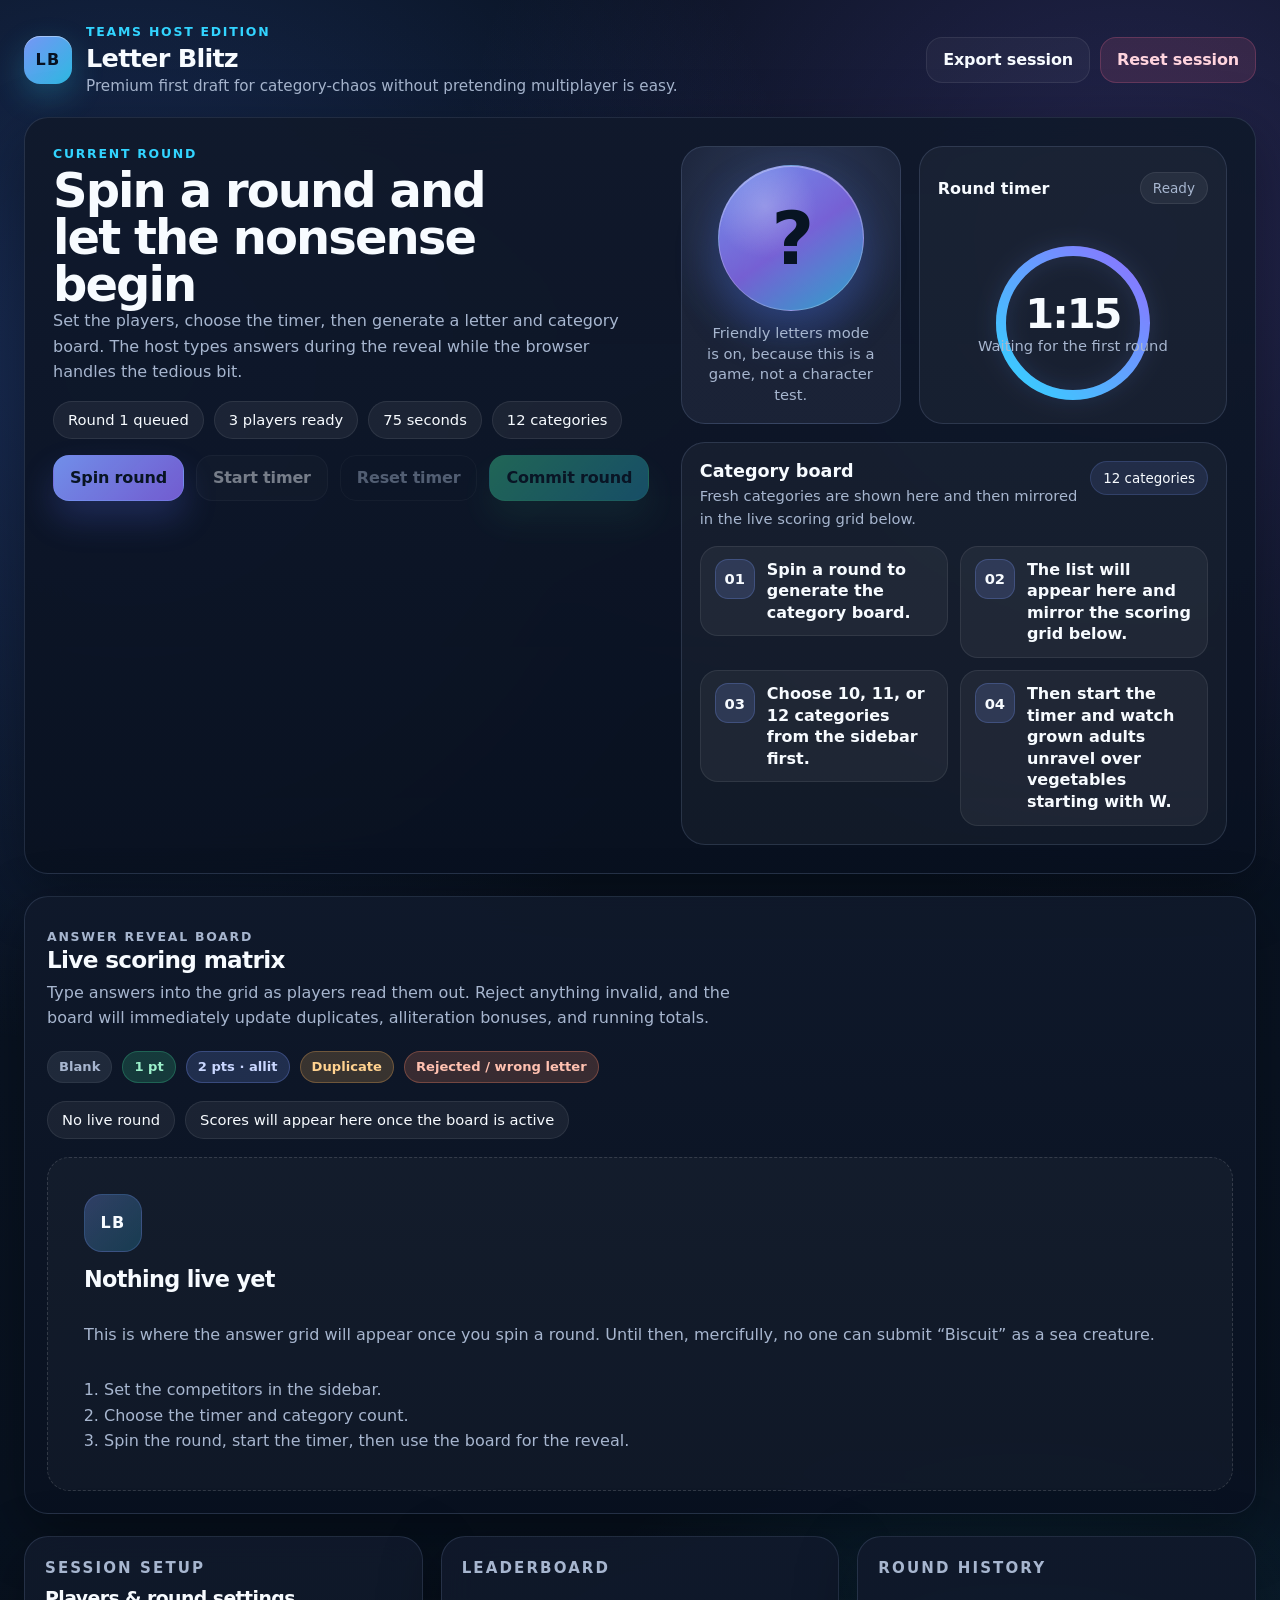
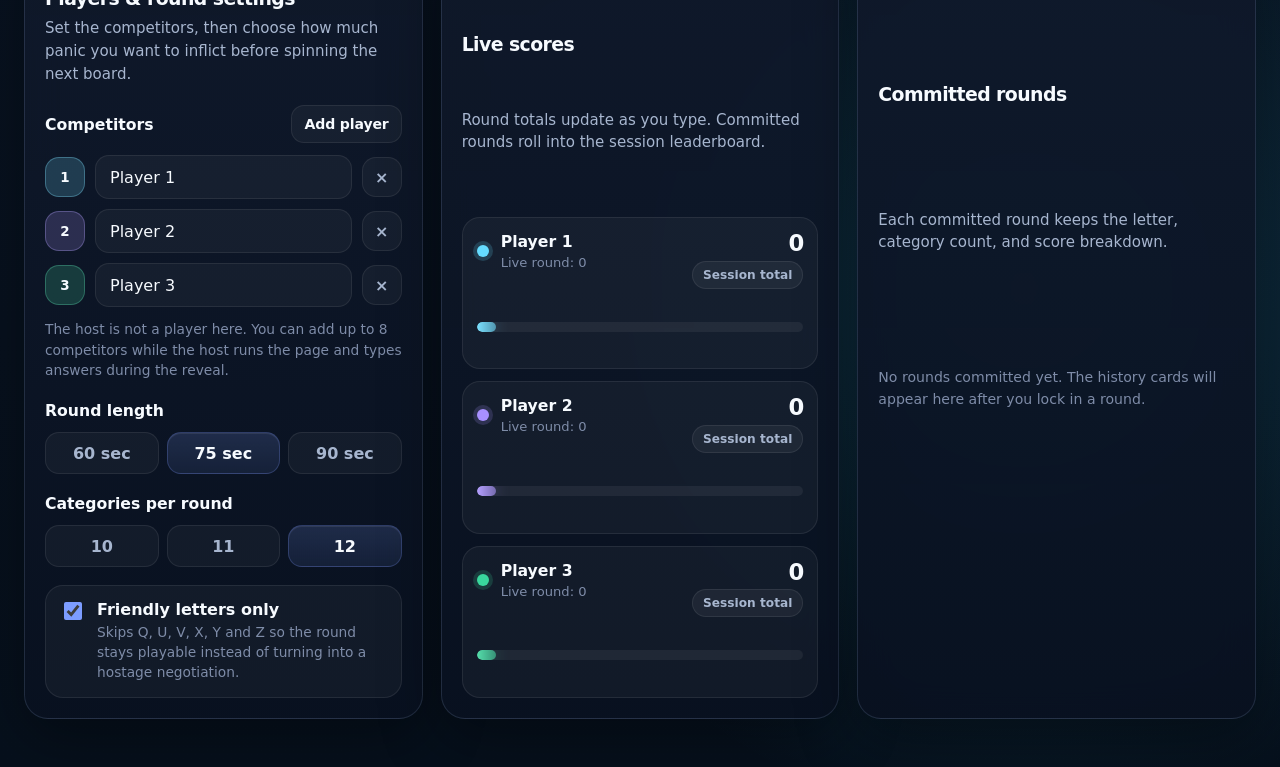
==== commit 9cedc26d: "Increase competitor cap to 8 and bump to v0.2.0" ====
--- a/index.html
+++ b/index.html
@@ -37,6 +37,9 @@
       --player-3: #39d89d;
       --player-4: #ffbc62;
       --player-5: #ff7ba6;
+      --player-6: #8df06e;
+      --player-7: #ff8f6b;
+      --player-8: #5fb8ff;
       --font-stack: Inter, ui-sans-serif, system-ui, -apple-system, BlinkMacSystemFont, "Segoe UI", sans-serif;
     }
 
@@ -591,7 +594,7 @@
 
     .answer-table {
       width: 100%;
-      min-width: 1180px;
+      min-width: 1440px;
       border-collapse: separate;
       border-spacing: 0;
     }
@@ -652,8 +655,8 @@
     }
 
     .player-head {
-      min-width: 220px;
-      padding: 16px;
+      min-width: 170px;
+      padding: 14px 12px;
       text-align: left;
       background:
         linear-gradient(180deg, rgba(255,255,255,0.03), rgba(255,255,255,0)),
@@ -662,15 +665,15 @@
 
     .player-head-inner {
       display: grid;
-      gap: 8px;
+      gap: 6px;
     }
 
     .player-chip {
       display: inline-flex;
       align-items: center;
-      gap: 10px;
-      min-height: 36px;
-      padding: 0 12px;
+      gap: 8px;
+      min-height: 34px;
+      padding: 0 10px;
       border-radius: 999px;
       background: rgba(255,255,255,0.05);
       border: 1px solid rgba(255,255,255,0.08);
@@ -742,17 +745,17 @@
     }
 
     .answer-cell {
-      padding: 12px;
-      min-width: 220px;
+      padding: 10px;
+      min-width: 170px;
       background: rgba(255,255,255,0.01);
     }
 
     .answer-card {
       position: relative;
       display: grid;
-      gap: 10px;
-      min-height: 116px;
-      padding: 12px;
+      gap: 8px;
+      min-height: 106px;
+      padding: 10px;
       border-radius: 18px;
       border: 1px solid rgba(255,255,255,0.08);
       background: rgba(255,255,255,0.04);
@@ -792,8 +795,8 @@
 
     .answer-input {
       width: 100%;
-      min-height: 46px;
-      padding: 12px 14px;
+      min-height: 42px;
+      padding: 10px 12px;
       border: 1px solid rgba(255,255,255,0.08);
       border-radius: 14px;
       background: rgba(3, 8, 15, 0.52);
@@ -858,8 +861,8 @@
     }
 
     .round-total-cell {
-      padding: 14px 16px;
-      min-width: 220px;
+      padding: 12px 10px;
+      min-width: 170px;
       background: rgba(255,255,255,0.02);
     }
 
@@ -1542,7 +1545,7 @@
             </div>
 
             <div id="playerList" class="player-list"></div>
-            <p class="help-text">The host is not a player here. The host runs the page and types answers during the reveal.</p>
+            <p class="help-text">The host is not a player here. You can add up to 8 competitors while the host runs the page and types answers during the reveal.</p>
           </div>
 
           <div class="sidebar-block">
@@ -1599,10 +1602,11 @@
     (() => {
       "use strict";
 
-      const STORAGE_KEY = "letter-blitz-host-edition/v0.1.0";
+      const STORAGE_KEY = "letter-blitz-host-edition/v0.2.0";
+      const LEGACY_STORAGE_KEYS = ["letter-blitz-host-edition/v0.1.0"];
       const FRIENDLY_LETTERS = ["A", "B", "C", "D", "E", "F", "G", "H", "I", "J", "K", "L", "M", "N", "O", "P", "R", "S", "T", "W"];
       const HARD_LETTERS = ["Q", "U", "V", "X", "Y", "Z"];
-      const PLAYER_COLOURS = ["var(--player-1)", "var(--player-2)", "var(--player-3)", "var(--player-4)", "var(--player-5)"];
+      const PLAYER_COLOURS = ["var(--player-1)", "var(--player-2)", "var(--player-3)", "var(--player-4)", "var(--player-5)", "var(--player-6)", "var(--player-7)", "var(--player-8)"];
       const CATEGORY_BANK = [
       "Actor",
       "Actress",
@@ -1842,7 +1846,7 @@
           state.players = createDefaultState().players;
         }
 
-        state.players = state.players.slice(0, 5).map((player, index) => {
+        state.players = state.players.slice(0, 8).map((player, index) => {
           return {
             id: player && player.id ? String(player.id) : makeId(),
             name: player && typeof player.name === "string" && player.name.trim() ? player.name.trim() : `Player ${index + 1}`,
@@ -1967,7 +1971,7 @@
       }
 
       function handleAddPlayer() {
-        if (state.players.length >= 5) return;
+        if (state.players.length >= 8) return;
         const nextIndex = state.players.length + 1;
         state.players.push({
           id: makeId(),
@@ -2316,7 +2320,7 @@
           `;
         }).join("");
 
-        els.addPlayerBtn.disabled = state.players.length >= 5;
+        els.addPlayerBtn.disabled = state.players.length >= 8;
       }
 
       function renderHero() {
@@ -3102,10 +3106,19 @@
 
       function loadState() {
         try {
-          const raw = localStorage.getItem(STORAGE_KEY);
-          if (!raw) return createDefaultState();
-          const parsed = JSON.parse(raw);
-          return parsed && typeof parsed === "object" ? parsed : createDefaultState();
+          const candidates = [STORAGE_KEY, ...LEGACY_STORAGE_KEYS];
+          for (const key of candidates) {
+            const raw = localStorage.getItem(key);
+            if (!raw) continue;
+            const parsed = JSON.parse(raw);
+            if (parsed && typeof parsed === "object") {
+              if (key !== STORAGE_KEY) {
+                localStorage.setItem(STORAGE_KEY, JSON.stringify(parsed));
+              }
+              return parsed;
+            }
+          }
+          return createDefaultState();
         } catch (error) {
           console.error("Failed to load state", error);
           return createDefaultState();
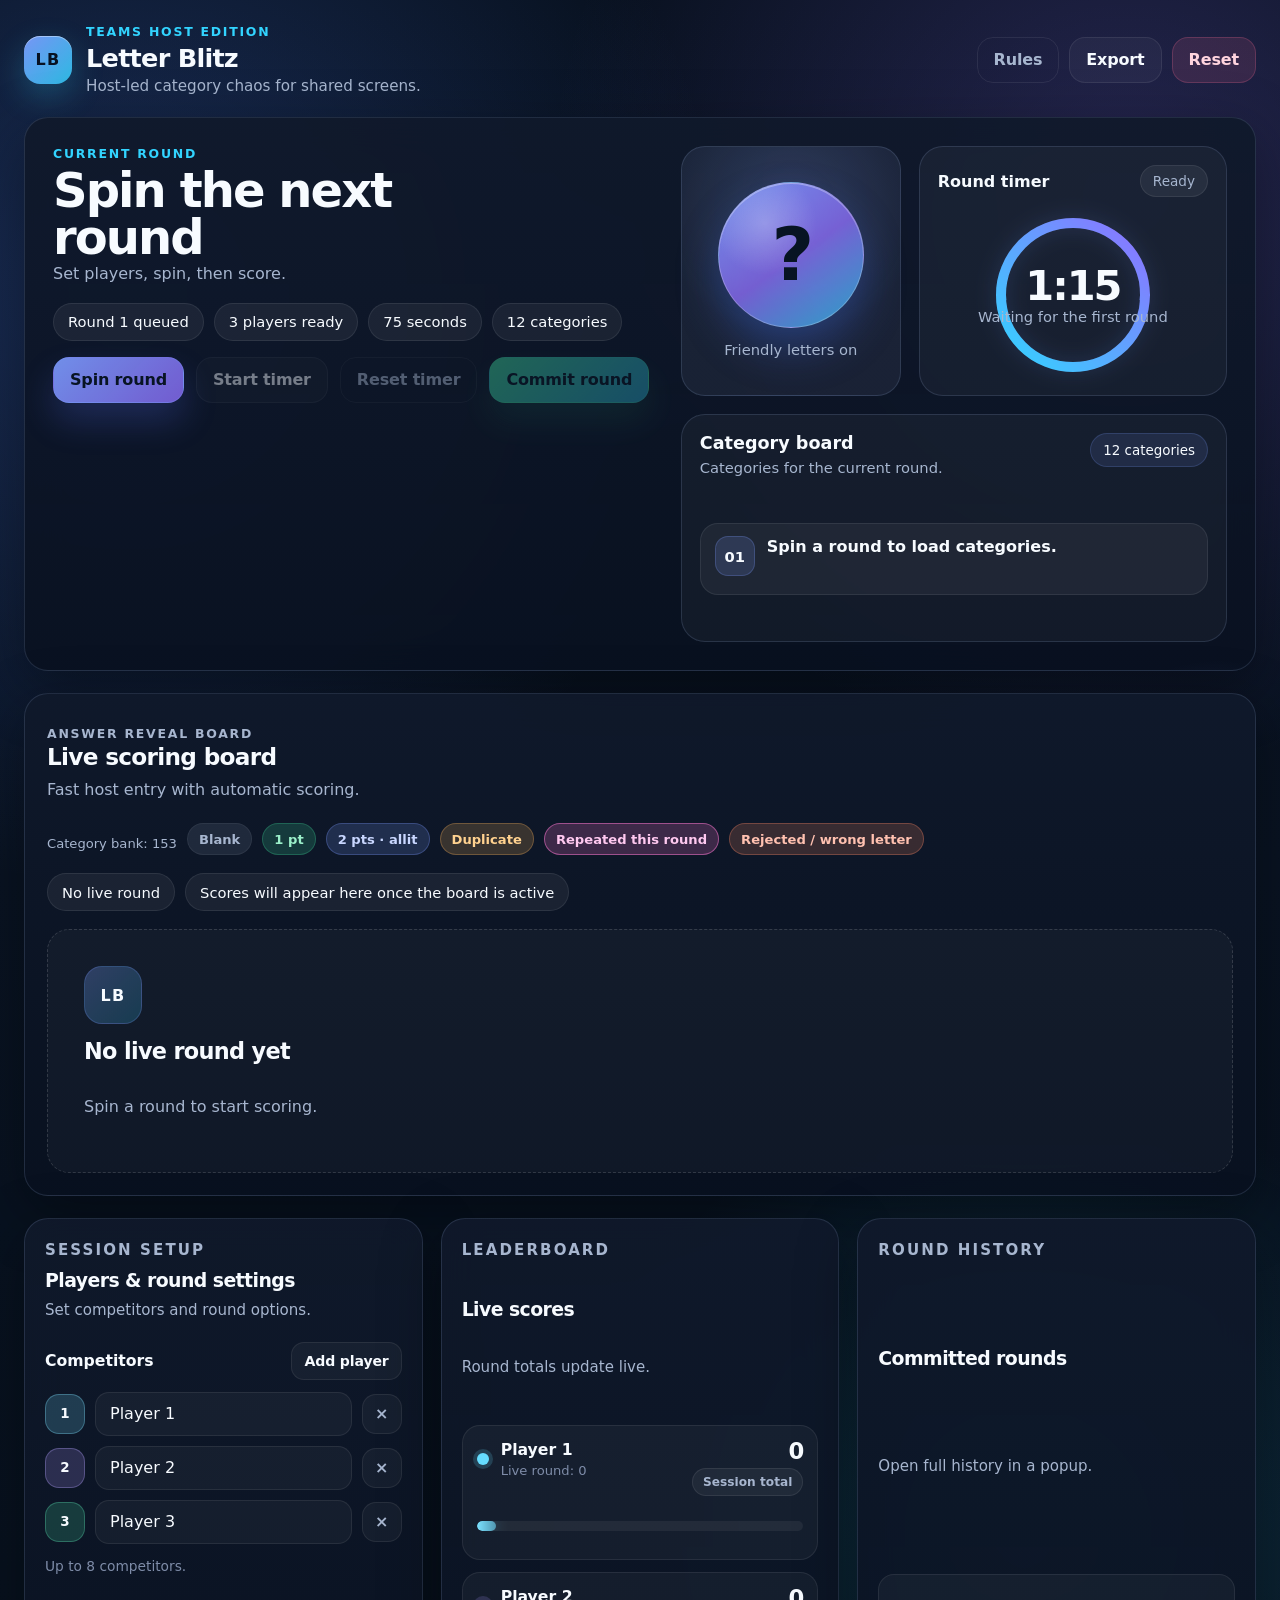
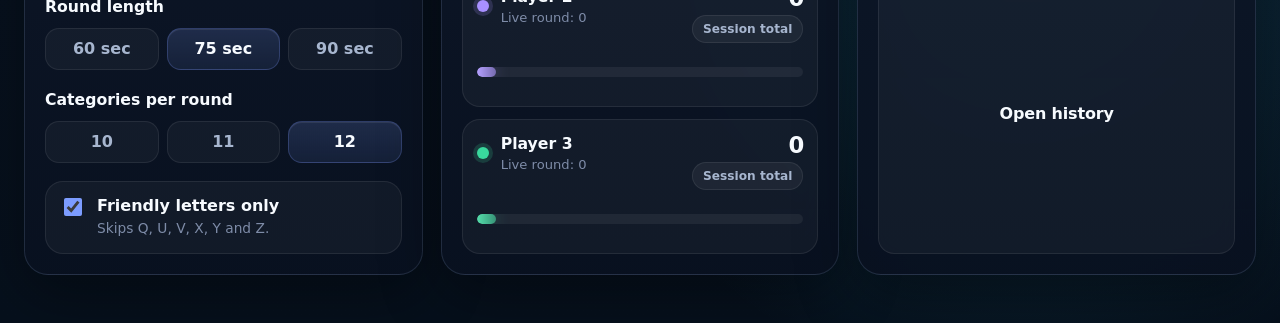
==== commit 48eaeab4: "Release v0.3.0 with split files, modals, and repeated-answer scoring" ====
--- a/index.html
+++ b/index.html
@@ -5,1420 +5,7 @@
   <meta name="viewport" content="width=device-width, initial-scale=1.0" />
   <title>Letter Blitz Host Edition</title>
   <meta name="description" content="Host-led, premium-looking letter and category game for Teams calls." />
-  <style>
-    :root {
-      --bg: #07111f;
-      --bg-2: #0a1426;
-      --panel: rgba(13, 22, 40, 0.78);
-      --panel-strong: rgba(9, 17, 31, 0.92);
-      --line: rgba(173, 201, 255, 0.14);
-      --line-strong: rgba(173, 201, 255, 0.24);
-      --text: #f7fbff;
-      --muted: #a7b6cf;
-      --soft: #7e8ca8;
-      --accent: #7c9cff;
-      --accent-2: #8f70ff;
-      --accent-3: #32d4ff;
-      --success: #3fda9b;
-      --success-soft: rgba(63, 218, 155, 0.18);
-      --warning: #ffb659;
-      --warning-soft: rgba(255, 182, 89, 0.18);
-      --danger: #ff6f91;
-      --danger-soft: rgba(255, 111, 145, 0.18);
-      --invalid: #ff8a65;
-      --invalid-soft: rgba(255, 138, 101, 0.18);
-      --blank: rgba(167, 182, 207, 0.12);
-      --shadow: 0 18px 60px rgba(0, 0, 0, 0.36);
-      --radius: 24px;
-      --radius-lg: 32px;
-      --radius-sm: 14px;
-      --player-1: #65dcff;
-      --player-2: #a890ff;
-      --player-3: #39d89d;
-      --player-4: #ffbc62;
-      --player-5: #ff7ba6;
-      --player-6: #8df06e;
-      --player-7: #ff8f6b;
-      --player-8: #5fb8ff;
-      --font-stack: Inter, ui-sans-serif, system-ui, -apple-system, BlinkMacSystemFont, "Segoe UI", sans-serif;
-    }
-
-    * {
-      box-sizing: border-box;
-    }
-
-    html {
-      scroll-behavior: smooth;
-    }
-
-    body {
-      margin: 0;
-      min-height: 100vh;
-      font-family: var(--font-stack);
-      background:
-        radial-gradient(circle at 10% 15%, rgba(80, 130, 255, 0.25), transparent 30%),
-        radial-gradient(circle at 88% 10%, rgba(143, 112, 255, 0.22), transparent 28%),
-        radial-gradient(circle at 80% 80%, rgba(50, 212, 255, 0.18), transparent 25%),
-        linear-gradient(180deg, #07101d 0%, #091322 45%, #06101c 100%);
-      color: var(--text);
-    }
-
-    body::before {
-      content: "";
-      position: fixed;
-      inset: 0;
-      background:
-        linear-gradient(rgba(255,255,255,0.03) 1px, transparent 1px),
-        linear-gradient(90deg, rgba(255,255,255,0.03) 1px, transparent 1px);
-      background-size: 48px 48px;
-      mask-image: radial-gradient(circle at center, rgba(0, 0, 0, 1), rgba(0,0,0,0.25));
-      opacity: 0.18;
-      pointer-events: none;
-    }
-
-    button,
-    input {
-      font: inherit;
-    }
-
-    button {
-      cursor: pointer;
-    }
-
-    .app-shell {
-      position: relative;
-      z-index: 1;
-      max-width: 1820px;
-      margin: 0 auto;
-      padding: 24px 24px 48px;
-    }
-
-    .topbar {
-      display: flex;
-      justify-content: space-between;
-      align-items: center;
-      gap: 20px;
-      margin-bottom: 22px;
-    }
-
-    .brand {
-      display: flex;
-      align-items: center;
-      gap: 14px;
-      min-width: 0;
-    }
-
-    .brand-mark {
-      width: 48px;
-      height: 48px;
-      border-radius: 16px;
-      display: inline-grid;
-      place-items: center;
-      font-weight: 800;
-      letter-spacing: 0.08em;
-      background:
-        linear-gradient(135deg, rgba(124, 156, 255, 0.95), rgba(50, 212, 255, 0.85));
-      color: #081222;
-      box-shadow:
-        inset 0 1px 0 rgba(255,255,255,0.4),
-        0 12px 32px rgba(50, 212, 255, 0.24);
-      flex: 0 0 auto;
-    }
-
-    .brand-copy {
-      min-width: 0;
-    }
-
-    .eyebrow {
-      margin: 0 0 6px;
-      color: var(--accent-3);
-      font-size: 0.78rem;
-      font-weight: 700;
-      letter-spacing: 0.14em;
-      text-transform: uppercase;
-    }
-
-    .brand-title {
-      margin: 0;
-      font-size: clamp(1.4rem, 2vw, 2rem);
-      line-height: 1.02;
-      letter-spacing: -0.03em;
-    }
-
-    .brand-subtitle {
-      margin: 6px 0 0;
-      color: var(--muted);
-      font-size: 0.95rem;
-    }
-
-    .topbar-actions {
-      display: flex;
-      flex-wrap: wrap;
-      gap: 10px;
-      justify-content: flex-end;
-    }
-
-    .layout {
-      display: grid;
-      grid-template-columns: minmax(0, 1fr) 360px;
-      gap: 22px;
-      align-items: start;
-    }
-
-    .main-column {
-      display: grid;
-      gap: 22px;
-      min-width: 0;
-    }
-
-    .sidebar {
-      display: grid;
-      gap: 18px;
-      position: sticky;
-      top: 18px;
-    }
-
-    .panel {
-      background: linear-gradient(180deg, rgba(16, 25, 43, 0.94), rgba(9, 17, 32, 0.92));
-      border: 1px solid var(--line);
-      border-radius: var(--radius);
-      box-shadow: var(--shadow);
-      backdrop-filter: blur(18px);
-      overflow: hidden;
-    }
-
-    .hero-panel {
-      padding: 28px;
-      position: relative;
-      isolation: isolate;
-    }
-
-    .hero-panel::after {
-      content: "";
-      position: absolute;
-      inset: auto -10% -55% auto;
-      width: 320px;
-      height: 320px;
-      border-radius: 50%;
-      background: radial-gradient(circle at center, rgba(124, 156, 255, 0.26), transparent 68%);
-      z-index: -1;
-      pointer-events: none;
-    }
-
-    .hero-grid {
-      display: grid;
-      grid-template-columns: minmax(340px, 1.05fr) minmax(320px, 0.95fr);
-      gap: 24px;
-      align-items: start;
-    }
-
-    .hero-copy {
-      display: grid;
-      gap: 16px;
-    }
-
-    .hero-title {
-      margin: 0;
-      font-size: clamp(2rem, 4vw, 3rem);
-      line-height: 0.98;
-      letter-spacing: -0.04em;
-      max-width: 15ch;
-    }
-
-    .hero-subtitle {
-      margin: 0;
-      color: var(--muted);
-      font-size: 1rem;
-      line-height: 1.6;
-      max-width: 62ch;
-    }
-
-    .hero-meta {
-      display: flex;
-      flex-wrap: wrap;
-      gap: 10px;
-    }
-
-    .meta-pill {
-      display: inline-flex;
-      align-items: center;
-      gap: 8px;
-      min-height: 38px;
-      padding: 0 14px;
-      border-radius: 999px;
-      color: var(--text);
-      background: rgba(255, 255, 255, 0.06);
-      border: 1px solid rgba(255, 255, 255, 0.08);
-      font-size: 0.92rem;
-      white-space: nowrap;
-    }
-
-    .hero-actions {
-      display: flex;
-      flex-wrap: wrap;
-      gap: 12px;
-      align-items: center;
-    }
-
-    .stage-stack {
-      display: grid;
-      grid-template-columns: 220px minmax(0, 1fr);
-      gap: 18px;
-      align-items: stretch;
-      margin-bottom: 18px;
-    }
-
-    .letter-orb-card,
-    .timer-card,
-    .category-preview-card {
-      background: rgba(255, 255, 255, 0.04);
-      border: 1px solid var(--line);
-      border-radius: 24px;
-      padding: 18px;
-    }
-
-    .letter-orb-card {
-      display: grid;
-      align-content: center;
-      justify-items: center;
-      gap: 12px;
-      min-height: 228px;
-      background:
-        radial-gradient(circle at 50% 25%, rgba(124,156,255,0.22), rgba(124,156,255,0.03) 60%),
-        rgba(255,255,255,0.04);
-    }
-
-    .letter-orb {
-      width: 146px;
-      height: 146px;
-      border-radius: 50%;
-      display: grid;
-      place-items: center;
-      font-size: 4.6rem;
-      font-weight: 800;
-      letter-spacing: -0.06em;
-      background:
-        radial-gradient(circle at 32% 28%, rgba(255, 255, 255, 0.24), transparent 36%),
-        linear-gradient(145deg, rgba(124,156,255,0.9), rgba(143,112,255,0.76) 52%, rgba(50,212,255,0.72));
-      color: #071423;
-      box-shadow:
-        inset 0 1px 0 rgba(255,255,255,0.32),
-        0 22px 42px rgba(61, 102, 224, 0.34);
-      border: 1px solid rgba(255,255,255,0.22);
-      transition: transform 0.2s ease, filter 0.2s ease;
-    }
-
-    .letter-orb.is-spinning {
-      animation: pulse-spin 0.85s linear infinite;
-      filter: saturate(1.1) brightness(1.05);
-    }
-
-    .letter-caption {
-      color: var(--muted);
-      font-size: 0.92rem;
-      text-align: center;
-      max-width: 18ch;
-      line-height: 1.4;
-    }
-
-    .timer-card {
-      display: grid;
-      gap: 16px;
-      min-height: 228px;
-    }
-
-    .timer-head {
-      display: flex;
-      justify-content: space-between;
-      align-items: center;
-      gap: 12px;
-    }
-
-    .timer-title {
-      margin: 0;
-      font-size: 1rem;
-      font-weight: 700;
-    }
-
-    .timer-status {
-      display: inline-flex;
-      align-items: center;
-      min-height: 32px;
-      padding: 0 12px;
-      border-radius: 999px;
-      background: rgba(255,255,255,0.06);
-      border: 1px solid rgba(255,255,255,0.08);
-      color: var(--muted);
-      font-size: 0.85rem;
-      white-space: nowrap;
-    }
-
-    .timer-visual {
-      display: grid;
-      place-items: center;
-      position: relative;
-      margin-top: auto;
-    }
-
-    .timer-ring {
-      width: 164px;
-      height: 164px;
-      transform: rotate(-90deg);
-      overflow: visible;
-    }
-
-    .timer-ring-track {
-      fill: none;
-      stroke: rgba(255,255,255,0.08);
-      stroke-width: 10;
-    }
-
-    .timer-ring-progress {
-      fill: none;
-      stroke: url(#timerGradient);
-      stroke-width: 10;
-      stroke-linecap: round;
-      transition: stroke-dashoffset 0.35s ease, filter 0.3s ease;
-      filter: drop-shadow(0 0 10px rgba(124,156,255,0.18));
-    }
-
-    .timer-readout {
-      position: absolute;
-      display: grid;
-      gap: 2px;
-      place-items: center;
-      text-align: center;
-    }
-
-    .timer-value {
-      font-size: 2.6rem;
-      line-height: 1;
-      font-weight: 800;
-      letter-spacing: -0.05em;
-    }
-
-    .timer-helper {
-      color: var(--muted);
-      font-size: 0.92rem;
-    }
-
-    .timer-card.is-urgent {
-      border-color: rgba(255, 182, 89, 0.36);
-      box-shadow: 0 0 0 1px rgba(255, 182, 89, 0.18) inset;
-    }
-
-    .timer-card.is-timeup {
-      border-color: rgba(255, 111, 145, 0.42);
-      box-shadow:
-        0 0 0 1px rgba(255, 111, 145, 0.18) inset,
-        0 0 30px rgba(255, 111, 145, 0.12);
-      animation: time-up-flash 1.2s ease-in-out 2;
-    }
-
-    .category-preview-card {
-      display: grid;
-      gap: 16px;
-      min-height: 228px;
-    }
-
-    .section-head {
-      display: flex;
-      justify-content: space-between;
-      align-items: start;
-      gap: 12px;
-    }
-
-    .section-title {
-      margin: 0;
-      font-size: 1.1rem;
-      font-weight: 700;
-    }
-
-    .section-copy {
-      margin: 4px 0 0;
-      color: var(--muted);
-      font-size: 0.92rem;
-      line-height: 1.5;
-    }
-
-    .section-tag {
-      display: inline-flex;
-      align-items: center;
-      min-height: 34px;
-      padding: 0 12px;
-      border-radius: 999px;
-      background: rgba(124,156,255,0.12);
-      border: 1px solid rgba(124,156,255,0.18);
-      color: var(--text);
-      font-size: 0.84rem;
-      white-space: nowrap;
-    }
-
-    .category-preview-grid {
-      display: grid;
-      grid-template-columns: repeat(auto-fit, minmax(180px, 1fr));
-      gap: 12px;
-      align-items: start;
-    }
-
-    .category-chip {
-      display: grid;
-      grid-template-columns: 40px 1fr;
-      gap: 12px;
-      align-items: start;
-      padding: 12px 14px;
-      border-radius: 18px;
-      background: rgba(255,255,255,0.05);
-      border: 1px solid rgba(255,255,255,0.08);
-      min-height: 72px;
-    }
-
-    .category-chip-number {
-      width: 40px;
-      height: 40px;
-      border-radius: 13px;
-      display: grid;
-      place-items: center;
-      font-weight: 800;
-      font-size: 0.92rem;
-      color: var(--text);
-      background: rgba(124,156,255,0.16);
-      border: 1px solid rgba(124,156,255,0.24);
-    }
-
-    .category-chip-name {
-      font-weight: 650;
-      line-height: 1.35;
-      color: var(--text);
-    }
-
-    .answers-panel {
-      padding: 22px;
-      display: grid;
-      gap: 18px;
-    }
-
-    .answers-head {
-      display: flex;
-      justify-content: space-between;
-      gap: 20px;
-      align-items: start;
-      flex-wrap: wrap;
-    }
-
-    .answers-copy h2 {
-      margin: 0;
-      font-size: 1.45rem;
-      letter-spacing: -0.03em;
-    }
-
-    .answers-copy p {
-      margin: 8px 0 0;
-      color: var(--muted);
-      line-height: 1.55;
-      max-width: 70ch;
-    }
-
-    .legend {
-      display: flex;
-      flex-wrap: wrap;
-      gap: 10px;
-      align-items: center;
-      justify-content: flex-end;
-    }
-
-    .legend-item,
-    .status-badge {
-      display: inline-flex;
-      align-items: center;
-      justify-content: center;
-      min-height: 32px;
-      padding: 0 11px;
-      border-radius: 999px;
-      font-size: 0.82rem;
-      font-weight: 700;
-      border: 1px solid transparent;
-      white-space: nowrap;
-    }
-
-    .badge-blank {
-      background: var(--blank);
-      color: var(--muted);
-      border-color: rgba(255,255,255,0.06);
-    }
-
-    .badge-valid {
-      background: var(--success-soft);
-      color: #9bf0ca;
-      border-color: rgba(63,218,155,0.26);
-    }
-
-    .badge-alliteration {
-      background: rgba(124,156,255,0.18);
-      color: #c9d7ff;
-      border-color: rgba(124,156,255,0.28);
-    }
-
-    .badge-duplicate {
-      background: var(--warning-soft);
-      color: #ffd28f;
-      border-color: rgba(255,182,89,0.28);
-    }
-
-    .badge-invalid {
-      background: var(--invalid-soft);
-      color: #ffc1b0;
-      border-color: rgba(255,138,101,0.3);
-    }
-
-    .board-summary {
-      display: flex;
-      flex-wrap: wrap;
-      gap: 10px;
-      align-items: center;
-      color: var(--muted);
-      font-size: 0.92rem;
-    }
-
-    .board-shell {
-      border: 1px solid var(--line);
-      border-radius: 22px;
-      overflow: hidden;
-      background: rgba(5, 10, 19, 0.38);
-    }
-
-    .board-scroll {
-      overflow: auto;
-      max-height: min(72vh, 1100px);
-    }
-
-    .answer-table {
-      width: 100%;
-      min-width: 1440px;
-      border-collapse: separate;
-      border-spacing: 0;
-    }
-
-    .answer-table th,
-    .answer-table td {
-      padding: 0;
-      vertical-align: top;
-      border-right: 1px solid rgba(255,255,255,0.05);
-      border-bottom: 1px solid rgba(255,255,255,0.05);
-    }
-
-    .answer-table thead th {
-      position: sticky;
-      top: 0;
-      z-index: 4;
-      background: rgba(10, 17, 31, 0.96);
-      backdrop-filter: blur(14px);
-    }
-
-    .answer-table tfoot th,
-    .answer-table tfoot td {
-      position: sticky;
-      bottom: 0;
-      z-index: 3;
-      background: rgba(8, 15, 27, 0.96);
-      backdrop-filter: blur(14px);
-    }
-
-    .sticky-col {
-      position: sticky;
-      left: 0;
-      z-index: 5;
-      background: rgba(10, 17, 31, 0.98);
-      backdrop-filter: blur(14px);
-      min-width: 260px;
-      max-width: 260px;
-      border-right: 1px solid rgba(255,255,255,0.08) !important;
-    }
-
-    .corner-cell {
-      padding: 18px;
-      text-align: left;
-    }
-
-    .corner-title {
-      display: block;
-      font-size: 1rem;
-      font-weight: 750;
-      letter-spacing: -0.02em;
-      margin-bottom: 6px;
-    }
-
-    .corner-copy {
-      color: var(--muted);
-      font-size: 0.86rem;
-      line-height: 1.5;
-    }
-
-    .player-head {
-      min-width: 170px;
-      padding: 14px 12px;
-      text-align: left;
-      background:
-        linear-gradient(180deg, rgba(255,255,255,0.03), rgba(255,255,255,0)),
-        rgba(10, 17, 31, 0.98);
-    }
-
-    .player-head-inner {
-      display: grid;
-      gap: 6px;
-    }
-
-    .player-chip {
-      display: inline-flex;
-      align-items: center;
-      gap: 8px;
-      min-height: 34px;
-      padding: 0 10px;
-      border-radius: 999px;
-      background: rgba(255,255,255,0.05);
-      border: 1px solid rgba(255,255,255,0.08);
-      width: fit-content;
-      max-width: 100%;
-    }
-
-    .player-dot {
-      width: 12px;
-      height: 12px;
-      border-radius: 50%;
-      background: var(--player);
-      box-shadow: 0 0 0 4px color-mix(in srgb, var(--player) 18%, transparent);
-      flex: 0 0 auto;
-    }
-
-    .player-name {
-      font-weight: 750;
-      overflow: hidden;
-      text-overflow: ellipsis;
-      white-space: nowrap;
-    }
-
-    .player-small {
-      color: var(--muted);
-      font-size: 0.82rem;
-    }
-
-    .category-cell {
-      padding: 16px 18px;
-      background: rgba(9, 15, 28, 0.96);
-    }
-
-    .category-wrap {
-      display: grid;
-      gap: 10px;
-    }
-
-    .category-label {
-      display: inline-flex;
-      align-items: center;
-      gap: 10px;
-      width: fit-content;
-      min-height: 34px;
-      padding: 0 12px 0 0;
-      border-radius: 999px;
-      color: var(--text);
-      background: transparent;
-      font-size: 0.9rem;
-      font-weight: 750;
-    }
-
-    .category-index {
-      width: 34px;
-      height: 34px;
-      display: grid;
-      place-items: center;
-      border-radius: 12px;
-      background: rgba(124,156,255,0.14);
-      border: 1px solid rgba(124,156,255,0.22);
-      color: var(--text);
-      font-size: 0.84rem;
-      flex: 0 0 auto;
-    }
-
-    .category-name {
-      line-height: 1.35;
-      letter-spacing: -0.01em;
-    }
-
-    .answer-cell {
-      padding: 10px;
-      min-width: 170px;
-      background: rgba(255,255,255,0.01);
-    }
-
-    .answer-card {
-      position: relative;
-      display: grid;
-      gap: 8px;
-      min-height: 106px;
-      padding: 10px;
-      border-radius: 18px;
-      border: 1px solid rgba(255,255,255,0.08);
-      background: rgba(255,255,255,0.04);
-      transition: border-color 0.16s ease, transform 0.16s ease, background 0.16s ease;
-    }
-
-    .answer-card:focus-within {
-      transform: translateY(-1px);
-      border-color: rgba(124,156,255,0.4);
-      box-shadow: 0 0 0 3px rgba(124,156,255,0.12);
-    }
-
-    .answer-card.state-valid {
-      background: linear-gradient(180deg, rgba(63,218,155,0.1), rgba(63,218,155,0.05));
-      border-color: rgba(63,218,155,0.22);
-    }
-
-    .answer-card.state-alliteration {
-      background: linear-gradient(180deg, rgba(124,156,255,0.14), rgba(124,156,255,0.06));
-      border-color: rgba(124,156,255,0.28);
-    }
-
-    .answer-card.state-duplicate {
-      background: linear-gradient(180deg, rgba(255,182,89,0.12), rgba(255,182,89,0.05));
-      border-color: rgba(255,182,89,0.24);
-    }
-
-    .answer-card.state-invalid {
-      background: linear-gradient(180deg, rgba(255,138,101,0.12), rgba(255,138,101,0.05));
-      border-color: rgba(255,138,101,0.24);
-    }
-
-    .answer-card.state-blank {
-      background: rgba(255,255,255,0.04);
-      border-color: rgba(255,255,255,0.08);
-    }
-
-    .answer-input {
-      width: 100%;
-      min-height: 42px;
-      padding: 10px 12px;
-      border: 1px solid rgba(255,255,255,0.08);
-      border-radius: 14px;
-      background: rgba(3, 8, 15, 0.52);
-      color: var(--text);
-      font-size: 1rem;
-      line-height: 1.35;
-      outline: none;
-    }
-
-    .answer-input::placeholder {
-      color: rgba(167,182,207,0.46);
-    }
-
-    .answer-input:disabled {
-      cursor: not-allowed;
-      opacity: 0.7;
-    }
-
-    .cell-meta {
-      display: flex;
-      justify-content: space-between;
-      align-items: center;
-      gap: 10px;
-      flex-wrap: wrap;
-    }
-
-    .review-toggle {
-      min-height: 32px;
-      padding: 0 11px;
-      border-radius: 999px;
-      border: 1px solid rgba(255,255,255,0.08);
-      background: rgba(255,255,255,0.04);
-      color: var(--muted);
-      font-size: 0.8rem;
-      font-weight: 700;
-      transition: transform 0.16s ease, border-color 0.16s ease, background 0.16s ease, color 0.16s ease;
-    }
-
-    .review-toggle:hover:not(:disabled) {
-      transform: translateY(-1px);
-      border-color: rgba(255,255,255,0.14);
-      color: var(--text);
-    }
-
-    .review-toggle:disabled {
-      opacity: 0.45;
-      cursor: not-allowed;
-    }
-
-    .review-toggle.is-rejected {
-      background: rgba(255,138,101,0.14);
-      border-color: rgba(255,138,101,0.26);
-      color: #ffd0c5;
-    }
-
-    .round-total-label {
-      padding: 16px 18px;
-      text-align: left;
-      font-size: 0.96rem;
-      font-weight: 750;
-      color: var(--text);
-    }
-
-    .round-total-cell {
-      padding: 12px 10px;
-      min-width: 170px;
-      background: rgba(255,255,255,0.02);
-    }
-
-    .round-total-wrap {
-      display: flex;
-      align-items: center;
-      gap: 10px;
-    }
-
-    .round-total-number {
-      font-size: 1.4rem;
-      font-weight: 800;
-      letter-spacing: -0.04em;
-    }
-
-    .round-total-copy {
-      color: var(--muted);
-      font-size: 0.84rem;
-    }
-
-    .empty-state {
-      display: grid;
-      gap: 14px;
-      justify-items: start;
-      padding: 36px;
-      border: 1px dashed rgba(255,255,255,0.14);
-      border-radius: 22px;
-      background: rgba(255,255,255,0.03);
-    }
-
-    .empty-badge {
-      display: inline-grid;
-      place-items: center;
-      width: 58px;
-      height: 58px;
-      border-radius: 18px;
-      background: linear-gradient(135deg, rgba(124,156,255,0.28), rgba(50,212,255,0.18));
-      border: 1px solid rgba(124,156,255,0.22);
-      font-weight: 800;
-      letter-spacing: 0.08em;
-    }
-
-    .empty-state h3 {
-      margin: 0;
-      font-size: 1.4rem;
-      letter-spacing: -0.03em;
-    }
-
-    .empty-state p,
-    .empty-state li {
-      color: var(--muted);
-      line-height: 1.6;
-    }
-
-    .empty-state ol {
-      margin: 0;
-      padding-left: 20px;
-    }
-
-    .sidebar-card {
-      padding: 20px;
-      display: grid;
-      gap: 18px;
-    }
-
-    .card-header {
-      display: grid;
-      gap: 8px;
-    }
-
-    .card-header h2 {
-      margin: 0;
-      font-size: 1.18rem;
-      letter-spacing: -0.03em;
-    }
-
-    .card-header p {
-      margin: 0;
-      color: var(--muted);
-      line-height: 1.5;
-      font-size: 0.94rem;
-    }
-
-    .sidebar-block {
-      display: grid;
-      gap: 12px;
-      padding-top: 2px;
-    }
-
-    .block-head {
-      display: flex;
-      justify-content: space-between;
-      align-items: center;
-      gap: 12px;
-    }
-
-    .block-title {
-      margin: 0;
-      font-size: 0.98rem;
-      font-weight: 700;
-      color: var(--text);
-    }
-
-    .help-text {
-      margin: 0;
-      color: var(--soft);
-      font-size: 0.86rem;
-      line-height: 1.5;
-    }
-
-    .player-list {
-      display: grid;
-      gap: 10px;
-    }
-
-    .player-row {
-      display: grid;
-      grid-template-columns: auto minmax(0, 1fr) auto;
-      gap: 10px;
-      align-items: center;
-    }
-
-    .player-badge {
-      width: 40px;
-      height: 40px;
-      border-radius: 14px;
-      display: grid;
-      place-items: center;
-      background: color-mix(in srgb, var(--player) 18%, rgba(255,255,255,0.02));
-      border: 1px solid color-mix(in srgb, var(--player) 26%, rgba(255,255,255,0.08));
-      color: var(--text);
-      font-size: 0.84rem;
-      font-weight: 800;
-    }
-
-    .player-input {
-      width: 100%;
-      min-height: 44px;
-      padding: 0 14px;
-      border-radius: 14px;
-      border: 1px solid rgba(255,255,255,0.08);
-      background: rgba(255,255,255,0.04);
-      color: var(--text);
-      outline: none;
-    }
-
-    .player-input:focus {
-      border-color: rgba(124,156,255,0.34);
-      box-shadow: 0 0 0 3px rgba(124,156,255,0.12);
-    }
-
-    .remove-player-btn {
-      width: 40px;
-      height: 40px;
-      border-radius: 14px;
-      border: 1px solid rgba(255,255,255,0.08);
-      background: rgba(255,255,255,0.04);
-      color: var(--muted);
-      font-weight: 800;
-    }
-
-    .remove-player-btn:hover:not(:disabled) {
-      color: #ffd1dc;
-      border-color: rgba(255,111,145,0.28);
-      background: rgba(255,111,145,0.12);
-    }
-
-    .remove-player-btn:disabled {
-      opacity: 0.35;
-      cursor: not-allowed;
-    }
-
-    .segmented {
-      display: grid;
-      grid-template-columns: repeat(3, minmax(0, 1fr));
-      gap: 8px;
-    }
-
-    .segment-btn {
-      min-height: 42px;
-      padding: 0 12px;
-      border-radius: 14px;
-      border: 1px solid rgba(255,255,255,0.08);
-      background: rgba(255,255,255,0.04);
-      color: var(--muted);
-      font-weight: 700;
-    }
-
-    .segment-btn.is-selected {
-      color: var(--text);
-      border-color: rgba(124,156,255,0.24);
-      background: linear-gradient(180deg, rgba(124,156,255,0.18), rgba(124,156,255,0.1));
-      box-shadow: inset 0 1px 0 rgba(255,255,255,0.08);
-    }
-
-    .toggle-row {
-      display: flex;
-      gap: 12px;
-      align-items: start;
-      padding: 14px;
-      border-radius: 18px;
-      background: rgba(255,255,255,0.04);
-      border: 1px solid rgba(255,255,255,0.08);
-      cursor: pointer;
-      user-select: none;
-    }
-
-    .toggle-row input {
-      width: 18px;
-      height: 18px;
-      accent-color: var(--accent);
-      margin-top: 2px;
-      flex: 0 0 auto;
-    }
-
-    .toggle-copy {
-      display: grid;
-      gap: 4px;
-    }
-
-    .toggle-title {
-      font-weight: 700;
-      color: var(--text);
-    }
-
-    .toggle-detail {
-      color: var(--soft);
-      font-size: 0.86rem;
-      line-height: 1.45;
-    }
-
-    .leaderboard-list {
-      display: grid;
-      gap: 12px;
-    }
-
-    .leader-row {
-      display: grid;
-      gap: 10px;
-      padding: 14px;
-      border-radius: 18px;
-      background: rgba(255,255,255,0.04);
-      border: 1px solid rgba(255,255,255,0.08);
-    }
-
-    .leader-top {
-      display: flex;
-      justify-content: space-between;
-      align-items: start;
-      gap: 14px;
-    }
-
-    .leader-player {
-      display: flex;
-      align-items: center;
-      gap: 12px;
-      min-width: 0;
-    }
-
-    .leader-player-name {
-      min-width: 0;
-    }
-
-    .leader-player-name strong {
-      display: block;
-      font-size: 0.98rem;
-      white-space: nowrap;
-      overflow: hidden;
-      text-overflow: ellipsis;
-    }
-
-    .leader-player-name span {
-      display: block;
-      color: var(--soft);
-      font-size: 0.82rem;
-      margin-top: 4px;
-    }
-
-    .leader-scores {
-      display: flex;
-      flex-direction: column;
-      align-items: end;
-      gap: 6px;
-      flex: 0 0 auto;
-    }
-
-    .leader-total {
-      font-size: 1.42rem;
-      font-weight: 800;
-      letter-spacing: -0.04em;
-      line-height: 1;
-    }
-
-    .leader-round {
-      display: inline-flex;
-      align-items: center;
-      min-height: 28px;
-      padding: 0 10px;
-      border-radius: 999px;
-      background: rgba(255,255,255,0.05);
-      border: 1px solid rgba(255,255,255,0.08);
-      color: var(--muted);
-      font-size: 0.76rem;
-      font-weight: 700;
-    }
-
-    .leader-bar {
-      width: 100%;
-      height: 10px;
-      border-radius: 999px;
-      background: rgba(255,255,255,0.06);
-      overflow: hidden;
-    }
-
-    .leader-bar > span {
-      display: block;
-      height: 100%;
-      border-radius: inherit;
-      background: linear-gradient(90deg, color-mix(in srgb, var(--player) 86%, #ffffff 14%), color-mix(in srgb, var(--player) 56%, #ffffff 4%));
-      box-shadow: 0 0 16px color-mix(in srgb, var(--player) 32%, transparent);
-    }
-
-    .history-list {
-      display: grid;
-      gap: 12px;
-      max-height: 48vh;
-      overflow: auto;
-      padding-right: 2px;
-    }
-
-    .history-card {
-      display: grid;
-      gap: 10px;
-      padding: 14px;
-      border-radius: 18px;
-      background: rgba(255,255,255,0.04);
-      border: 1px solid rgba(255,255,255,0.08);
-    }
-
-    .history-top {
-      display: flex;
-      justify-content: space-between;
-      align-items: start;
-      gap: 12px;
-    }
-
-    .history-title {
-      margin: 0;
-      font-size: 1rem;
-      font-weight: 750;
-      letter-spacing: -0.02em;
-    }
-
-    .history-subtitle {
-      color: var(--muted);
-      font-size: 0.84rem;
-      margin-top: 5px;
-      line-height: 1.45;
-    }
-
-    .history-letter {
-      width: 42px;
-      height: 42px;
-      border-radius: 14px;
-      display: grid;
-      place-items: center;
-      font-size: 1.15rem;
-      font-weight: 800;
-      background: rgba(124,156,255,0.16);
-      border: 1px solid rgba(124,156,255,0.24);
-      flex: 0 0 auto;
-    }
-
-    .history-scores {
-      display: grid;
-      gap: 8px;
-    }
-
-    .history-score-row {
-      display: flex;
-      justify-content: space-between;
-      align-items: center;
-      gap: 12px;
-      color: var(--muted);
-      font-size: 0.86rem;
-    }
-
-    .history-score-row strong {
-      color: var(--text);
-      font-size: 0.9rem;
-    }
-
-    .placeholder-note {
-      color: var(--soft);
-      font-size: 0.88rem;
-      line-height: 1.55;
-      margin: 0;
-    }
-
-    .btn {
-      min-height: 46px;
-      padding: 0 16px;
-      border-radius: 16px;
-      border: 1px solid rgba(255,255,255,0.08);
-      background: rgba(255,255,255,0.05);
-      color: var(--text);
-      font-weight: 750;
-      letter-spacing: -0.01em;
-      transition: transform 0.16s ease, border-color 0.16s ease, background 0.16s ease, box-shadow 0.16s ease;
-      white-space: nowrap;
-    }
-
-    .btn:hover:not(:disabled) {
-      transform: translateY(-1px);
-      border-color: rgba(255,255,255,0.14);
-      box-shadow: 0 10px 20px rgba(0,0,0,0.16);
-    }
-
-    .btn:active:not(:disabled) {
-      transform: translateY(0);
-    }
-
-    .btn:disabled {
-      opacity: 0.45;
-      cursor: not-allowed;
-      box-shadow: none;
-      transform: none;
-    }
-
-    .btn.primary {
-      border-color: rgba(124,156,255,0.26);
-      background: linear-gradient(135deg, rgba(124,156,255,0.9), rgba(143,112,255,0.78));
-      color: #081423;
-      box-shadow: 0 18px 34px rgba(93, 115, 255, 0.22);
-    }
-
-    .btn.success {
-      border-color: rgba(63,218,155,0.26);
-      background: linear-gradient(135deg, rgba(63,218,155,0.9), rgba(50,212,255,0.66));
-      color: #071423;
-      box-shadow: 0 18px 34px rgba(63,218,155,0.18);
-    }
-
-    .btn.soft {
-      background: rgba(255,255,255,0.04);
-      color: var(--text);
-    }
-
-    .btn.ghost {
-      background: transparent;
-      color: var(--muted);
-    }
-
-    .btn.danger {
-      background: rgba(255,111,145,0.12);
-      color: #ffd4de;
-      border-color: rgba(255,111,145,0.22);
-    }
-
-    .btn.small {
-      min-height: 38px;
-      padding: 0 12px;
-      border-radius: 13px;
-      font-size: 0.88rem;
-    }
-
-    .visually-hidden {
-      position: absolute !important;
-      width: 1px !important;
-      height: 1px !important;
-      padding: 0 !important;
-      margin: -1px !important;
-      overflow: hidden !important;
-      clip: rect(0, 0, 0, 0) !important;
-      white-space: nowrap !important;
-      border: 0 !important;
-    }
-
-    ::-webkit-scrollbar {
-      width: 12px;
-      height: 12px;
-    }
-
-    ::-webkit-scrollbar-track {
-      background: rgba(255,255,255,0.03);
-      border-radius: 999px;
-    }
-
-    ::-webkit-scrollbar-thumb {
-      background: rgba(255,255,255,0.12);
-      border: 3px solid transparent;
-      background-clip: padding-box;
-      border-radius: 999px;
-    }
-
-    @keyframes pulse-spin {
-      0% { transform: scale(1) rotate(0deg); }
-      50% { transform: scale(1.04) rotate(180deg); }
-      100% { transform: scale(1) rotate(360deg); }
-    }
-
-    @keyframes time-up-flash {
-      0%, 100% { box-shadow: 0 0 0 1px rgba(255, 111, 145, 0.18) inset, 0 0 30px rgba(255, 111, 145, 0.12); }
-      50% { box-shadow: 0 0 0 1px rgba(255, 111, 145, 0.28) inset, 0 0 40px rgba(255, 111, 145, 0.24); }
-    }
-
-    @media (max-width: 1440px) {
-      .layout {
-        grid-template-columns: minmax(0, 1fr);
-      }
-
-      .sidebar {
-        position: static;
-        grid-template-columns: repeat(auto-fit, minmax(280px, 1fr));
-      }
-    }
-
-    @media (max-width: 1040px) {
-      .hero-grid {
-        grid-template-columns: 1fr;
-      }
-
-      .stage-stack {
-        grid-template-columns: 1fr;
-      }
-
-      .topbar {
-        flex-direction: column;
-        align-items: stretch;
-      }
-
-      .topbar-actions {
-        justify-content: stretch;
-      }
-    }
-
-    @media (max-width: 720px) {
-      .app-shell {
-        padding: 16px 16px 28px;
-      }
-
-      .hero-panel,
-      .answers-panel,
-      .sidebar-card {
-        padding: 18px;
-      }
-
-      .category-preview-grid {
-        grid-template-columns: 1fr;
-      }
-
-      .legend {
-        justify-content: flex-start;
-      }
-    }
-  </style>
+  <link rel="stylesheet" href="styles.css" />
 </head>
 <body>
   <div class="app-shell">
@@ -1428,13 +15,14 @@
         <div class="brand-copy">
           <p class="eyebrow">Teams Host Edition</p>
           <h1 class="brand-title">Letter Blitz</h1>
-          <p class="brand-subtitle">Premium first draft for category-chaos without pretending multiplayer is easy.</p>
+          <p class="brand-subtitle">Host-led category chaos for shared screens.</p>
         </div>
       </div>
 
       <div class="topbar-actions">
-        <button id="exportSummaryBtn" class="btn soft">Export session</button>
-        <button id="resetSessionBtn" class="btn danger">Reset session</button>
+        <button id="openRulesBtn" class="btn ghost">Rules</button>
+        <button id="exportSummaryBtn" class="btn soft">Export</button>
+        <button id="resetSessionBtn" class="btn danger">Reset</button>
       </div>
     </header>
 
@@ -1445,8 +33,8 @@
             <div class="hero-copy">
               <div>
                 <p class="eyebrow">Current round</p>
-                <h2 id="heroTitle" class="hero-title">Spin a round and let the nonsense begin</h2>
-                <p id="heroSubtitle" class="hero-subtitle">Set the players, choose the timer, then generate a letter and category board. The host types answers during the reveal while the browser handles the tedious bit.</p>
+                <h2 id="heroTitle" class="hero-title">Spin the next round</h2>
+                <p id="heroSubtitle" class="hero-subtitle">Set players, spin, and score quickly.</p>
               </div>
 
               <div id="heroMeta" class="hero-meta" aria-live="polite"></div>
@@ -1463,7 +51,7 @@
               <div class="stage-stack">
                 <div class="letter-orb-card">
                   <div id="roundLetter" class="letter-orb" aria-live="polite">?</div>
-                  <div id="letterCaption" class="letter-caption">Friendly letters mode is on by default, because Q and X can get in the sea.</div>
+                  <div id="letterCaption" class="letter-caption">Friendly letters on</div>
                 </div>
 
                 <div id="timerCard" class="timer-card">
@@ -1496,7 +84,7 @@
                 <div class="section-head">
                   <div>
                     <h3 class="section-title">Category board</h3>
-                    <p class="section-copy">Fresh categories are shown here and then mirrored in the live scoring grid below.</p>
+                    <p class="section-copy">Categories for the current round.</p>
                   </div>
                   <div id="categoryCountTag" class="section-tag">12 categories</div>
                 </div>
@@ -1511,15 +99,17 @@
           <div class="answers-head">
             <div class="answers-copy">
               <p class="eyebrow">Answer reveal board</p>
-              <h2>Live scoring matrix</h2>
-              <p>Type answers into the grid as players read them out. Reject anything invalid, and the board will immediately update duplicates, alliteration bonuses, and running totals.</p>
+              <h2>Live scoring board</h2>
+              <p>Fast host entry with automatic scoring.</p>
             </div>
 
             <div class="legend" aria-label="Scoring legend">
+              <span id="categoryDataStatus" class="category-data-status"></span>
               <span class="legend-item badge-blank">Blank</span>
               <span class="legend-item badge-valid">1 pt</span>
               <span class="legend-item badge-alliteration">2 pts · allit</span>
               <span class="legend-item badge-duplicate">Duplicate</span>
+              <span class="legend-item badge-repeat">Repeated this round</span>
               <span class="legend-item badge-invalid">Rejected / wrong letter</span>
             </div>
           </div>
@@ -1535,7 +125,7 @@
           <div class="card-header">
             <p class="eyebrow">Session setup</p>
             <h2>Players & round settings</h2>
-            <p>Set the competitors, then choose how much panic you want to inflict before spinning the next board.</p>
+            <p>Set competitors and round options.</p>
           </div>
 
           <div class="sidebar-block">
@@ -1545,7 +135,7 @@
             </div>
 
             <div id="playerList" class="player-list"></div>
-            <p class="help-text">The host is not a player here. You can add up to 8 competitors while the host runs the page and types answers during the reveal.</p>
+            <p class="help-text">Up to 8 competitors.</p>
           </div>
 
           <div class="sidebar-block">
@@ -1570,7 +160,7 @@
             <input id="friendlyLettersToggle" type="checkbox" />
             <span class="toggle-copy">
               <span class="toggle-title">Friendly letters only</span>
-              <span class="toggle-detail">Skips Q, U, V, X, Y and Z so the round stays playable instead of turning into a hostage negotiation.</span>
+              <span class="toggle-detail">Skips Q, U, V, X, Y and Z.</span>
             </span>
           </label>
         </section>
@@ -1579,7 +169,7 @@
           <div class="card-header">
             <p class="eyebrow">Leaderboard</p>
             <h2>Live scores</h2>
-            <p>Round totals update as you type. Committed rounds roll into the session leaderboard.</p>
+            <p>Round totals update live.</p>
           </div>
 
           <div id="leaderboardList" class="leaderboard-list"></div>
@@ -1589,1542 +179,42 @@
           <div class="card-header">
             <p class="eyebrow">Round history</p>
             <h2>Committed rounds</h2>
-            <p>Each committed round keeps the letter, category count, and score breakdown.</p>
-          </div>
-
-          <div id="historyList" class="history-list"></div>
+            <p>Open full history in a popup.</p>
+          </div>
+          <button id="openHistoryBtn" class="btn soft history-modal-trigger">Open history</button>
         </section>
       </aside>
     </div>
   </div>
 
-  <script>
-    (() => {
-      "use strict";
-
-      const STORAGE_KEY = "letter-blitz-host-edition/v0.2.0";
-      const LEGACY_STORAGE_KEYS = ["letter-blitz-host-edition/v0.1.0"];
-      const FRIENDLY_LETTERS = ["A", "B", "C", "D", "E", "F", "G", "H", "I", "J", "K", "L", "M", "N", "O", "P", "R", "S", "T", "W"];
-      const HARD_LETTERS = ["Q", "U", "V", "X", "Y", "Z"];
-      const PLAYER_COLOURS = ["var(--player-1)", "var(--player-2)", "var(--player-3)", "var(--player-4)", "var(--player-5)", "var(--player-6)", "var(--player-7)", "var(--player-8)"];
-      const CATEGORY_BANK = [
-      "Actor",
-      "Actress",
-      "Animal",
-      "App or website",
-      "Article of clothing",
-      "Author",
-      "Band or singer",
-      "Board game",
-      "Book title",
-      "Boy's name",
-      "Breakfast item",
-      "British town or city",
-      "Building or landmark",
-      "Car brand",
-      "Cartoon character",
-      "Cereal",
-      "Celebrity",
-      "Chocolate bar",
-      "Christmas song",
-      "City outside the UK",
-      "Clothing brand",
-      "Cocktail",
-      "Colour shade",
-      "Comedian",
-      "Company or brand",
-      "Country",
-      "Creature from myth or folklore",
-      "Dance move",
-      "Dessert",
-      "Disney character",
-      "Drink",
-      "Film title",
-      "Flower",
-      "Football club",
-      "Fruit",
-      "Furniture",
-      "Game show",
-      "Girl's name",
-      "Gadget",
-      "Historical figure",
-      "Hobby",
-      "Household chore",
-      "Ice cream flavour",
-      "Instrument",
-      "Job",
-      "Kitchen item",
-      "Magazine or newspaper",
-      "Meal you order in a pub",
-      "Musical artist",
-      "Office supply",
-      "Olympic sport",
-      "One-word insult",
-      "Pet name",
-      "Pizza topping",
-      "Plant",
-      "Pocket item",
-      "Programming or tech term",
-      "Pub snack",
-      "Reason to be late",
-      "School subject",
-      "Sea creature",
-      "Shop or retailer",
-      "Snack",
-      "Song title",
-      "Something at a wedding",
-      "Something found in a bathroom",
-      "Something found in a bedroom",
-      "Something found in a classroom",
-      "Something found in a garage",
-      "Something found in a garden",
-      "Something found in a hospital",
-      "Something found in a kitchen",
-      "Something found in a living room",
-      "Something found in a supermarket",
-      "Something found in an office",
-      "Something in a toolbox",
-      "Something in the sky",
-      "Something on a beach",
-      "Something on your desk",
-      "Something people complain about",
-      "Something people collect",
-      "Something that bounces",
-      "Something that can be noisy",
-      "Something that can be plugged in",
-      "Something that goes in a sandwich",
-      "Something that is cold",
-      "Something that is expensive",
-      "Something that is green",
-      "Something that is round",
-      "Something that smells nice",
-      "Something you avoid at work",
-      "Something you bring on holiday",
-      "Something you can recycle",
-      "Something you cook in an oven",
-      "Something you do before bed",
-      "Something you do in a meeting",
-      "Something you do on a Sunday",
-      "Something you keep in a drawer",
-      "Something you might forget",
-      "Something you pack for the beach",
-      "Something you wear on your feet",
-      "Something you would see at Christmas",
-      "Something you would see at a festival",
-      "Something you would see at the dentist",
-      "Something you would see in an airport",
-      "Something you would see in a park",
-      "Something you would see on a farm",
-      "Something you would see on a video call",
-      "Something you would take camping",
-      "Something you write with",
-      "Something you'd find in a fridge",
-      "Something you'd find in a gym",
-      "Something you'd put on toast",
-      "Something you'd take to a picnic",
-      "Something you'd wear in winter",
-      "Something you'd wear to a wedding",
-      "Something you'd wrap as a gift",
-      "Sports person",
-      "Superhero",
-      "Sweet",
-      "TV programme",
-      "Takeaway dish",
-      "Thing people lose",
-      "Thing you charge with electricity",
-      "Thing you hang on a wall",
-      "Toy",
-      "Type of bean",
-      "Type of biscuit",
-      "Type of bread",
-      "Type of cake",
-      "Type of coffee",
-      "Type of crisps",
-      "Type of dance",
-      "Type of fabric",
-      "Type of fish",
-      "Type of hat",
-      "Type of holiday",
-      "Type of pasta",
-      "Type of pet",
-      "Type of shoe",
-      "Type of soup",
-      "Type of transport",
-      "UK TV personality",
-      "Vegetable",
-      "Vehicle",
-      "Video game",
-      "Villain",
-      "Weather word",
-      "Word linked to money",
-      "Word linked to sport",
-      "Word you hear in an office",
-      "Word you hear on Love Island",
-      "World leader"
-      ];
-      const STOP_WORDS = new Set(["a", "an", "and", "de", "da", "del", "for", "from", "in", "of", "on", "or", "the", "to", "with"]);
-
-      let state = createDefaultState();
-      let timerInterval = null;
-      let isSpinning = false;
-      let timeUpFlashTimeout = null;
-
-      const els = {
-        heroTitle: document.getElementById("heroTitle"),
-        heroSubtitle: document.getElementById("heroSubtitle"),
-        heroMeta: document.getElementById("heroMeta"),
-        roundLetter: document.getElementById("roundLetter"),
-        letterCaption: document.getElementById("letterCaption"),
-        timerCard: document.getElementById("timerCard"),
-        timerStatus: document.getElementById("timerStatus"),
-        timerValue: document.getElementById("timerValue"),
-        timerHelper: document.getElementById("timerHelper"),
-        timerRingProgress: document.getElementById("timerRingProgress"),
-        categoryPreview: document.getElementById("categoryPreview"),
-        categoryCountTag: document.getElementById("categoryCountTag"),
-        answerBoardContainer: document.getElementById("answerBoardContainer"),
-        boardSummary: document.getElementById("boardSummary"),
-        playerList: document.getElementById("playerList"),
-        leaderboardList: document.getElementById("leaderboardList"),
-        historyList: document.getElementById("historyList"),
-        roundLengthSegment: document.getElementById("roundLengthSegment"),
-        categoryCountSegment: document.getElementById("categoryCountSegment"),
-        friendlyLettersToggle: document.getElementById("friendlyLettersToggle"),
-        spinRoundBtn: document.getElementById("spinRoundBtn"),
-        startPauseTimerBtn: document.getElementById("startPauseTimerBtn"),
-        resetTimerBtn: document.getElementById("resetTimerBtn"),
-        commitRoundBtn: document.getElementById("commitRoundBtn"),
-        addPlayerBtn: document.getElementById("addPlayerBtn"),
-        exportSummaryBtn: document.getElementById("exportSummaryBtn"),
-        resetSessionBtn: document.getElementById("resetSessionBtn"),
-      };
-
-      init();
-
-      function init() {
-        state = loadState();
-        ensureStateShape();
-        bindEvents();
-        updateSegments();
-        renderPlayers();
-        renderHero();
-        renderAnswerBoard();
-        renderLeaderboard();
-        renderHistory();
-        paintTimer();
-      }
-
-      function createDefaultState() {
-        const players = [0, 1, 2].map((index) => {
-          return {
-            id: makeId(),
-            name: `Player ${index + 1}`,
-            totalScore: 0,
-          };
-        });
-
-        return {
-          players,
-          settings: {
-            roundSeconds: 75,
-            categoryCount: 12,
-            friendlyLettersOnly: true,
-          },
-          roundNumber: 1,
-          currentRound: null,
-          history: [],
-          timer: {
-            remaining: 75,
-            running: false,
-            finished: false,
-          },
-        };
-      }
-
-      function ensureStateShape() {
-        if (!Array.isArray(state.players) || !state.players.length) {
-          state.players = createDefaultState().players;
-        }
-
-        state.players = state.players.slice(0, 8).map((player, index) => {
-          return {
-            id: player && player.id ? String(player.id) : makeId(),
-            name: player && typeof player.name === "string" && player.name.trim() ? player.name.trim() : `Player ${index + 1}`,
-            totalScore: Number.isFinite(Number(player && player.totalScore)) ? Number(player.totalScore) : 0,
-          };
-        });
-
-        if (!state.settings || typeof state.settings !== "object") {
-          state.settings = createDefaultState().settings;
-        }
-
-        state.settings.roundSeconds = [60, 75, 90].includes(Number(state.settings.roundSeconds)) ? Number(state.settings.roundSeconds) : 75;
-        state.settings.categoryCount = [10, 11, 12].includes(Number(state.settings.categoryCount)) ? Number(state.settings.categoryCount) : 12;
-        state.settings.friendlyLettersOnly = state.settings.friendlyLettersOnly !== false;
-
-        if (!Array.isArray(state.history)) {
-          state.history = [];
-        }
-
-        state.roundNumber = Number.isFinite(Number(state.roundNumber)) && Number(state.roundNumber) > 0 ? Number(state.roundNumber) : (state.history.length + 1);
-
-        if (!state.timer || typeof state.timer !== "object") {
-          state.timer = { remaining: state.settings.roundSeconds, running: false, finished: false };
-        }
-
-        state.timer.remaining = Number.isFinite(Number(state.timer.remaining)) ? Math.max(0, Number(state.timer.remaining)) : state.settings.roundSeconds;
-        state.timer.running = false;
-        state.timer.finished = Boolean(state.timer.finished);
-
-        if (state.currentRound) {
-          state.currentRound.committed = Boolean(state.currentRound.committed);
-          state.currentRound.createdAt = state.currentRound.createdAt || new Date().toISOString();
-          state.currentRound.roundNumber = Number.isFinite(Number(state.currentRound.roundNumber)) && Number(state.currentRound.roundNumber) > 0 ? Number(state.currentRound.roundNumber) : state.roundNumber;
-          state.currentRound.roundSeconds = Number.isFinite(Number(state.currentRound.roundSeconds)) ? Number(state.currentRound.roundSeconds) : state.settings.roundSeconds;
-          state.currentRound.letter = typeof state.currentRound.letter === "string" ? state.currentRound.letter.toUpperCase() : "?";
-          state.currentRound.categories = Array.isArray(state.currentRound.categories) ? state.currentRound.categories.slice(0, 12) : [];
-          state.currentRound.answers = Array.isArray(state.currentRound.answers) ? state.currentRound.answers : [];
-          ensureCurrentRoundShape();
-        } else {
-          state.currentRound = null;
-        }
-
-        if (!state.currentRound) {
-          state.timer.remaining = state.settings.roundSeconds;
-          state.timer.finished = false;
-        }
-
-        saveState();
-      }
-
-      function bindEvents() {
-        els.addPlayerBtn.addEventListener("click", handleAddPlayer);
-        els.spinRoundBtn.addEventListener("click", handleSpinRound);
-        els.startPauseTimerBtn.addEventListener("click", handleStartPauseTimer);
-        els.resetTimerBtn.addEventListener("click", handleResetTimer);
-        els.commitRoundBtn.addEventListener("click", handleCommitRound);
-        els.exportSummaryBtn.addEventListener("click", handleExportSummary);
-        els.resetSessionBtn.addEventListener("click", handleResetSession);
-        els.friendlyLettersToggle.addEventListener("change", handleFriendlyLettersToggle);
-
-        els.roundLengthSegment.addEventListener("click", (event) => {
-          const button = event.target.closest("[data-action='set-round-seconds']");
-          if (!button) return;
-          const value = Number(button.dataset.value);
-          if (![60, 75, 90].includes(value)) return;
-          state.settings.roundSeconds = value;
-          if (!state.timer.running && (!state.currentRound || !hasAnyTypedAnswer(state.currentRound) || state.currentRound.committed)) {
-            state.timer.remaining = value;
-            state.timer.finished = false;
-          }
-          saveState();
-          updateSegments();
-          paintTimer();
-          renderHero();
-        });
-
-        els.categoryCountSegment.addEventListener("click", (event) => {
-          const button = event.target.closest("[data-action='set-category-count']");
-          if (!button) return;
-          const value = Number(button.dataset.value);
-          if (![10, 11, 12].includes(value)) return;
-          state.settings.categoryCount = value;
-          saveState();
-          updateSegments();
-          renderHero();
-        });
-
-        els.playerList.addEventListener("click", (event) => {
-          const button = event.target.closest("[data-action='remove-player']");
-          if (!button) return;
-          const playerId = button.dataset.playerId;
-          handleRemovePlayer(playerId);
-        });
-
-        els.playerList.addEventListener("change", (event) => {
-          const input = event.target.closest("[data-action='rename-player']");
-          if (!input) return;
-          const playerId = input.dataset.playerId;
-          const player = state.players.find((item) => item.id === playerId);
-          if (!player) return;
-          const fallbackName = `Player ${state.players.findIndex((item) => item.id === playerId) + 1}`;
-          player.name = input.value.trim() || fallbackName;
-          input.value = player.name;
-          ensureCurrentRoundShape();
-          saveState();
-          renderAnswerBoard();
-          renderHero();
-          renderLeaderboard();
-          renderHistory();
-        });
-
-        els.answerBoardContainer.addEventListener("input", handleAnswerInput);
-        els.answerBoardContainer.addEventListener("blur", handleAnswerBlur, true);
-        els.answerBoardContainer.addEventListener("click", handleAnswerBoardClick);
-        els.answerBoardContainer.addEventListener("keydown", handleAnswerKeydown);
-      }
-
-      function handleFriendlyLettersToggle() {
-        state.settings.friendlyLettersOnly = els.friendlyLettersToggle.checked;
-        saveState();
-        renderHero();
-      }
-
-      function handleAddPlayer() {
-        if (state.players.length >= 8) return;
-        const nextIndex = state.players.length + 1;
-        state.players.push({
-          id: makeId(),
-          name: `Player ${nextIndex}`,
-          totalScore: 0,
-        });
-        ensureCurrentRoundShape();
-        saveState();
-        renderPlayers();
-        renderAnswerBoard();
-        renderHero();
-        renderLeaderboard();
-      }
-
-      function handleRemovePlayer(playerId) {
-        const index = state.players.findIndex((player) => player.id === playerId);
-        if (index === -1) return;
-        if (state.players.length === 1) return;
-
-        const playerName = state.players[index].name;
-        let warning = `Remove ${playerName} from this session?`;
-        if (state.players[index].totalScore > 0) {
-          warning += "\n\nTheir running total will be removed from the live leaderboard. Committed round history cards will still show their old scores.";
-        }
-
-        if (!window.confirm(warning)) return;
-
-        state.players.splice(index, 1);
-        if (state.currentRound) {
-          ensureCurrentRoundShape();
-        }
-        saveState();
-        renderPlayers();
-        renderAnswerBoard();
-        renderHero();
-        renderLeaderboard();
-      }
-
-      async function handleSpinRound() {
-        if (isSpinning) return;
-
-        if (state.currentRound && !state.currentRound.committed && (hasAnyTypedAnswer(state.currentRound) || state.timer.remaining !== state.settings.roundSeconds || state.timer.finished)) {
-          const proceed = window.confirm("This round is not committed yet. Spinning a new round will replace it. Carry on?");
-          if (!proceed) return;
-        }
-
-        stopTimer();
-        clearTimeUpFlash();
-        state.timer.remaining = state.settings.roundSeconds;
-        state.timer.finished = false;
-
-        const selectedLetter = pickLetter();
-        const selectedCategories = pickCategories(state.settings.categoryCount);
-        isSpinning = true;
-        updateControlStates();
-
-        els.spinRoundBtn.textContent = "Spinning...";
-        els.roundLetter.classList.add("is-spinning");
-
-        const previewCycles = 14;
-        let cycle = 0;
-        const letterPool = getLetterPool();
-
-        await new Promise((resolve) => {
-          const interval = window.setInterval(() => {
-            cycle += 1;
-            els.roundLetter.textContent = randomItem(letterPool);
-            renderCategoryPreview(sampleWithoutReplacement(CATEGORY_BANK, state.settings.categoryCount));
-            if (cycle >= previewCycles) {
-              window.clearInterval(interval);
-              resolve();
-            }
-          }, 80);
-        });
-
-        state.currentRound = createRound(selectedLetter, selectedCategories);
-        state.timer.remaining = state.settings.roundSeconds;
-        state.timer.finished = false;
-        saveState();
-
-        isSpinning = false;
-        els.spinRoundBtn.textContent = "Spin round";
-        els.roundLetter.classList.remove("is-spinning");
-
-        renderHero();
-        renderAnswerBoard();
-        renderLeaderboard();
-        updateControlStates();
-        focusFirstAnswerCell();
-      }
-
-      function handleStartPauseTimer() {
-        if (!state.currentRound || state.currentRound.committed || isSpinning) return;
-
-        if (state.timer.running) {
-          stopTimer();
-          saveState();
-          renderHero();
-          return;
-        }
-
-        if (state.timer.remaining <= 0) {
-          state.timer.remaining = state.settings.roundSeconds;
-          state.timer.finished = false;
-        }
-
-        const endTimestamp = Date.now() + state.timer.remaining * 1000;
-        state.timer.running = true;
-        state.timer.finished = false;
-        updateControlStates();
-        paintTimer();
-        renderHero();
-
-        timerInterval = window.setInterval(() => {
-          const remaining = Math.max(0, Math.ceil((endTimestamp - Date.now()) / 1000));
-          if (remaining !== state.timer.remaining) {
-            state.timer.remaining = remaining;
-            paintTimer();
-            renderHero();
-            saveState();
-          }
-
-          if (remaining <= 0) {
-            stopTimer();
-            state.timer.remaining = 0;
-            state.timer.finished = true;
-            paintTimer();
-            renderHero();
-            saveState();
-            flashTimeUp();
-          }
-        }, 120);
-      }
-
-      function handleResetTimer() {
-        stopTimer();
-        clearTimeUpFlash();
-        state.timer.remaining = state.settings.roundSeconds;
-        state.timer.finished = false;
-        saveState();
-        paintTimer();
-        renderHero();
-      }
-
-      function handleCommitRound() {
-        if (!state.currentRound || state.currentRound.committed) return;
-        stopTimer();
-        clearTimeUpFlash();
-
-        const summary = computeRoundSummary(state.currentRound);
-        state.players.forEach((player) => {
-          player.totalScore += summary.totals[player.id] || 0;
-        });
-
-        const historyEntry = {
-          roundNumber: state.currentRound.roundNumber || state.roundNumber,
-          letter: state.currentRound.letter,
-          categories: [...state.currentRound.categories],
-          categoryCount: state.currentRound.categories.length,
-          roundSeconds: state.currentRound.roundSeconds || state.settings.roundSeconds,
-          committedAt: new Date().toISOString(),
-          scores: state.players.map((player) => {
-            return {
-              playerId: player.id,
-              name: player.name,
-              score: summary.totals[player.id] || 0,
-            };
-          }),
-        };
-
-        state.history.unshift(historyEntry);
-        state.currentRound.committed = true;
-        state.currentRound.committedAt = historyEntry.committedAt;
-        state.roundNumber += 1;
-        state.timer.finished = true;
-        saveState();
-
-        renderHero();
-        renderAnswerBoard();
-        renderLeaderboard();
-        renderHistory();
-      }
-
-      function handleExportSummary() {
-        const lines = [];
-        const now = new Date();
-        lines.push("# Letter Blitz session summary");
-        lines.push("");
-        lines.push(`Generated: ${now.toLocaleString("en-GB")}`);
-        lines.push("");
-        lines.push("## Settings");
-        lines.push(`- Default round length: ${state.settings.roundSeconds} seconds`);
-        lines.push(`- Categories per round: ${state.settings.categoryCount}`);
-        lines.push(`- Friendly letters only: ${state.settings.friendlyLettersOnly ? "Yes" : "No"}`);
-        lines.push(`- Competitors in current setup: ${state.players.map((player) => player.name).join(", ")}`);
-        lines.push("");
-
-        lines.push("## Overall leaderboard");
-        if (!state.players.length) {
-          lines.push("- No players configured");
-        } else {
-          const sortedPlayers = [...state.players].sort((a, b) => b.totalScore - a.totalScore || a.name.localeCompare(b.name));
-          sortedPlayers.forEach((player, index) => {
-            lines.push(`${index + 1}. ${player.name} — ${player.totalScore}`);
-          });
-        }
-        lines.push("");
-
-        if (state.history.length) {
-          lines.push("## Committed rounds");
-          lines.push("");
-          [...state.history].reverse().forEach((round) => {
-            lines.push(`### Round ${round.roundNumber} — Letter ${round.letter}`);
-            lines.push(`- Categories: ${round.categoryCount}`);
-            lines.push(`- Committed: ${new Date(round.committedAt).toLocaleString("en-GB")}`);
-            lines.push(`- Category list: ${round.categories.join(" | ")}`);
-            lines.push("- Scores:");
-            round.scores.forEach((score) => {
-              lines.push(`  - ${score.name}: ${score.score}`);
-            });
-            lines.push("");
-          });
-        } else {
-          lines.push("## Committed rounds");
-          lines.push("");
-          lines.push("- None yet");
-          lines.push("");
-        }
-
-        if (state.currentRound && !state.currentRound.committed) {
-          const liveSummary = computeRoundSummary(state.currentRound);
-          lines.push("## Uncommitted live round");
-          lines.push("");
-          lines.push(`- Round number: ${state.currentRound.roundNumber || state.roundNumber}`);
-          lines.push(`- Letter: ${state.currentRound.letter}`);
-          lines.push(`- Categories: ${state.currentRound.categories.join(" | ")}`);
-          lines.push("- Current live totals:");
-          state.players.forEach((player) => {
-            lines.push(`  - ${player.name}: ${liveSummary.totals[player.id] || 0}`);
-          });
-          lines.push("");
-        }
-
-        const filename = `session-export-${formatFileStamp(now)}.md`;
-        downloadTextFile(filename, lines.join("\n"));
-      }
-
-      function handleResetSession() {
-        const proceed = window.confirm("Reset the whole session? This will clear players, scores, history, and the current round.");
-        if (!proceed) return;
-        stopTimer();
-        clearTimeUpFlash();
-        localStorage.removeItem(STORAGE_KEY);
-        state = createDefaultState();
-        saveState();
-        updateSegments();
-        renderPlayers();
-        renderHero();
-        renderAnswerBoard();
-        renderLeaderboard();
-        renderHistory();
-        paintTimer();
-      }
-
-      function handleAnswerInput(event) {
-        const input = event.target.closest("[data-action='answer-input']");
-        if (!input || !state.currentRound || state.currentRound.committed) return;
-
-        const categoryIndex = Number(input.dataset.categoryIndex);
-        const playerId = input.dataset.playerId;
-        const cell = getRoundCell(categoryIndex, playerId);
-        if (!cell) return;
-        cell.text = input.value;
-        saveState();
-        refreshScoring();
-      }
-
-      function handleAnswerBlur(event) {
-        const input = event.target.closest("[data-action='answer-input']");
-        if (!input || !state.currentRound || state.currentRound.committed) return;
-        const categoryIndex = Number(input.dataset.categoryIndex);
-        const playerId = input.dataset.playerId;
-        const cell = getRoundCell(categoryIndex, playerId);
-        if (!cell) return;
-        const tidied = tidyDisplayText(input.value);
-        cell.text = tidied;
-        input.value = tidied;
-        saveState();
-        refreshScoring();
-      }
-
-      function handleAnswerBoardClick(event) {
-        const button = event.target.closest("[data-action='toggle-reject']");
-        if (!button || !state.currentRound || state.currentRound.committed) return;
-        const categoryIndex = Number(button.dataset.categoryIndex);
-        const playerId = button.dataset.playerId;
-        const cell = getRoundCell(categoryIndex, playerId);
-        if (!cell) return;
-        cell.manualInvalid = !cell.manualInvalid;
-        saveState();
-        refreshScoring();
-      }
-
-      function handleAnswerKeydown(event) {
-        const input = event.target.closest("[data-action='answer-input']");
-        if (!input) return;
-
-        if (event.key === "Enter") {
-          event.preventDefault();
-          const inputs = Array.from(document.querySelectorAll("[data-action='answer-input']"));
-          const currentIndex = inputs.indexOf(input);
-          if (currentIndex === -1) return;
-          const nextIndex = event.shiftKey ? currentIndex - 1 : currentIndex + 1;
-          if (inputs[nextIndex]) {
-            inputs[nextIndex].focus();
-            inputs[nextIndex].select();
-          }
-        }
-      }
-
-      function renderPlayers() {
-        els.playerList.innerHTML = state.players.map((player, index) => {
-          return `
-            <div class="player-row" style="--player:${PLAYER_COLOURS[index % PLAYER_COLOURS.length]}">
-              <div class="player-badge">${index + 1}</div>
-              <input
-                class="player-input"
-                type="text"
-                maxlength="24"
-                value="${escapeHtml(player.name)}"
-                data-action="rename-player"
-                data-player-id="${player.id}"
-                aria-label="Player ${index + 1} name"
-              />
-              <button
-                class="remove-player-btn"
-                type="button"
-                data-action="remove-player"
-                data-player-id="${player.id}"
-                aria-label="Remove ${escapeHtml(player.name)}"
-                ${state.players.length === 1 ? "disabled" : ""}
-              >
-                ×
-              </button>
-            </div>
-          `;
-        }).join("");
-
-        els.addPlayerBtn.disabled = state.players.length >= 8;
-      }
-
-      function renderHero() {
-        const hasRound = Boolean(state.currentRound);
-        const displayedRoundNumber = hasRound ? (state.currentRound.roundNumber || state.roundNumber) : state.roundNumber;
-        const categoryCount = hasRound ? state.currentRound.categories.length : state.settings.categoryCount;
-        const slots = hasRound ? state.currentRound.categories.length * state.players.length : state.settings.categoryCount * state.players.length;
-        const filled = hasRound ? countFilledAnswers(state.currentRound) : 0;
-        const letter = hasRound ? state.currentRound.letter : "?";
-
-        els.roundLetter.textContent = letter;
-        els.categoryCountTag.textContent = `${categoryCount} categor${categoryCount === 1 ? "y" : "ies"}`;
-        els.letterCaption.textContent = state.settings.friendlyLettersOnly
-          ? "Friendly letters mode is on, because this is a game, not a character test."
-          : "Hard letters are allowed. You chose violence.";
-
-        if (!hasRound) {
-          els.heroTitle.textContent = "Spin a round and let the nonsense begin";
-          els.heroSubtitle.textContent = "Set the players, choose the timer, then generate a letter and category board. The host types answers during the reveal while the browser handles the tedious bit.";
-          els.heroMeta.innerHTML = [
-            makeMetaPill(`Round ${displayedRoundNumber} queued`),
-            makeMetaPill(`${state.players.length} player${state.players.length === 1 ? "" : "s"} ready`),
-            makeMetaPill(`${state.settings.roundSeconds} seconds`),
-            makeMetaPill(`${state.settings.categoryCount} categories`)
-          ].join("");
-          renderCategoryPreview([]);
-        } else {
-          const roundSummary = computeRoundSummary(state.currentRound);
-          const leaderName = findLiveRoundLeader(roundSummary.totals);
-          let subtitle = "Type answers during the reveal, reject the dodgy ones, and let the board score itself.";
-          if (state.currentRound.committed) {
-            subtitle = "This round is committed and locked in. Spin the next one when you are ready.";
-          } else if (state.timer.running) {
-            subtitle = "Timer is running. Let them panic in peace, then use the board for the reveal.";
-          } else if (state.timer.finished) {
-            subtitle = "Time is up. Start entering answers and let the duplicate logic do the boring maths.";
-          }
-
-          els.heroTitle.textContent = `Round ${displayedRoundNumber} · Letter ${letter}`;
-          els.heroSubtitle.textContent = subtitle;
-          els.heroMeta.innerHTML = [
-            makeMetaPill(`${state.currentRound.categories.length} categories`),
-            makeMetaPill(`${filled} / ${slots} answers entered`),
-            makeMetaPill(`${state.players.length} player${state.players.length === 1 ? "" : "s"} live`),
-            makeMetaPill(leaderName ? `Leader: ${leaderName}` : "Leader: nobody yet")
-          ].join("");
-          renderCategoryPreview(state.currentRound.categories);
-        }
-
-        updateControlStates();
-        paintTimer();
-      }
-
-      function renderCategoryPreview(categories) {
-        if (!categories.length) {
-          els.categoryPreview.innerHTML = `
-            <div class="category-chip">
-              <div class="category-chip-number">01</div>
-              <div class="category-chip-name">Spin a round to generate the category board.</div>
-            </div>
-            <div class="category-chip">
-              <div class="category-chip-number">02</div>
-              <div class="category-chip-name">The list will appear here and mirror the scoring grid below.</div>
-            </div>
-            <div class="category-chip">
-              <div class="category-chip-number">03</div>
-              <div class="category-chip-name">Choose 10, 11, or 12 categories from the sidebar first.</div>
-            </div>
-            <div class="category-chip">
-              <div class="category-chip-number">04</div>
-              <div class="category-chip-name">Then start the timer and watch grown adults unravel over vegetables starting with W.</div>
-            </div>
-          `;
-          return;
-        }
-
-        els.categoryPreview.innerHTML = categories.map((category, index) => {
-          return `
-            <div class="category-chip">
-              <div class="category-chip-number">${String(index + 1).padStart(2, "0")}</div>
-              <div class="category-chip-name">${escapeHtml(category)}</div>
-            </div>
-          `;
-        }).join("");
-      }
-
-      function renderAnswerBoard() {
-        if (!state.currentRound) {
-          els.answerBoardContainer.innerHTML = `
-            <div class="empty-state">
-              <div class="empty-badge">LB</div>
-              <h3>Nothing live yet</h3>
-              <p>This is where the answer grid will appear once you spin a round. Until then, mercifully, no one can submit “Biscuit” as a sea creature.</p>
-              <ol>
-                <li>Set the competitors in the sidebar.</li>
-                <li>Choose the timer and category count.</li>
-                <li>Spin the round, start the timer, then use the board for the reveal.</li>
-              </ol>
-            </div>
-          `;
-          els.boardSummary.innerHTML = `
-            <span class="meta-pill">No live round</span>
-            <span class="meta-pill">Scores will appear here once the board is active</span>
-          `;
-          return;
-        }
-
-        ensureCurrentRoundShape();
-        const summary = computeRoundSummary(state.currentRound);
-
-        const tableHead = `
-          <thead>
-            <tr>
-              <th class="sticky-col corner-cell">
-                <span class="corner-title">Category reveal</span>
-                <span class="corner-copy">Work row by row. Enter answers across the players, reject anything invalid, then move on before people start arguing about soup.</span>
-              </th>
-              ${state.players.map((player, index) => `
-                <th class="player-head" style="--player:${PLAYER_COLOURS[index % PLAYER_COLOURS.length]}">
-                  <div class="player-head-inner">
-                    <div class="player-chip" style="--player:${PLAYER_COLOURS[index % PLAYER_COLOURS.length]}">
-                      <span class="player-dot"></span>
-                      <span class="player-name">${escapeHtml(player.name)}</span>
-                    </div>
-                    <div class="player-small">One answer per category</div>
-                  </div>
-                </th>
-              `).join("")}
-            </tr>
-          </thead>
-        `;
-
-        const tableBody = `
-          <tbody>
-            ${state.currentRound.categories.map((category, categoryIndex) => {
-              return `
-                <tr data-category-index="${categoryIndex}">
-                  <th class="sticky-col category-cell">
-                    <div class="category-wrap">
-                      <div class="category-label">
-                        <span class="category-index">${String(categoryIndex + 1).padStart(2, "0")}</span>
-                        <span class="category-name">${escapeHtml(category)}</span>
-                      </div>
-                    </div>
-                  </th>
-
-                  ${state.players.map((player) => {
-                    const cell = summary.rows[categoryIndex].cells[player.id];
-                    return `
-                      <td class="answer-cell">
-                        <div class="answer-card state-${cell.status}" data-category-index="${categoryIndex}" data-player-id="${player.id}">
-                          <label class="visually-hidden" for="answer-${categoryIndex}-${player.id}">${escapeHtml(player.name)} answer for ${escapeHtml(category)}</label>
-                          <input
-                            id="answer-${categoryIndex}-${player.id}"
-                            class="answer-input"
-                            type="text"
-                            maxlength="48"
-                            placeholder="Type answer…"
-                            value="${escapeAttribute(cell.displayText)}"
-                            data-action="answer-input"
-                            data-category-index="${categoryIndex}"
-                            data-player-id="${player.id}"
-                            ${state.currentRound.committed ? "disabled" : ""}
-                          />
-                          <div class="cell-meta">
-                            <span class="status-badge badge-${cell.status}">${cell.statusLabel}</span>
-                            <button
-                              type="button"
-                              class="review-toggle ${cell.manualInvalid ? "is-rejected" : ""}"
-                              data-action="toggle-reject"
-                              data-category-index="${categoryIndex}"
-                              data-player-id="${player.id}"
-                              ${state.currentRound.committed || !cell.displayText ? "disabled" : ""}
-                            >
-                              ${cell.manualInvalid ? "Undo reject" : "Reject"}
-                            </button>
-                          </div>
-                        </div>
-                      </td>
-                    `;
-                  }).join("")}
-                </tr>
-              `;
-            }).join("")}
-          </tbody>
-        `;
-
-        const tableFoot = `
-          <tfoot>
-            <tr>
-              <th class="sticky-col round-total-label">Round total</th>
-              ${state.players.map((player, index) => `
-                <td class="round-total-cell" style="--player:${PLAYER_COLOURS[index % PLAYER_COLOURS.length]}">
-                  <div class="round-total-wrap">
-                    <span class="player-dot" style="--player:${PLAYER_COLOURS[index % PLAYER_COLOURS.length]}"></span>
-                    <div>
-                      <div class="round-total-number" id="round-total-${player.id}">${summary.totals[player.id] || 0}</div>
-                      <div class="round-total-copy">${escapeHtml(player.name)}</div>
-                    </div>
-                  </div>
-                </td>
-              `).join("")}
-            </tr>
-          </tfoot>
-        `;
-
-        els.answerBoardContainer.innerHTML = `
-          <div class="board-shell">
-            <div class="board-scroll">
-              <table class="answer-table">
-                ${tableHead}
-                ${tableBody}
-                ${tableFoot}
-              </table>
-            </div>
-          </div>
-        `;
-
-        refreshScoring();
-      }
-
-      function refreshScoring() {
-        if (!state.currentRound) {
-          renderLeaderboard();
-          return;
-        }
-
-        const summary = computeRoundSummary(state.currentRound);
-        const enteredAnswers = countFilledAnswers(state.currentRound);
-        const totalSlots = state.currentRound.categories.length * state.players.length;
-
-        state.players.forEach((player) => {
-          const totalEl = document.getElementById(`round-total-${player.id}`);
-          if (totalEl) {
-            totalEl.textContent = summary.totals[player.id] || 0;
-          }
-        });
-
-        summary.rows.forEach((row, categoryIndex) => {
-          state.players.forEach((player) => {
-            const cellData = row.cells[player.id];
-            const card = els.answerBoardContainer.querySelector(`.answer-card[data-category-index="${categoryIndex}"][data-player-id="${player.id}"]`);
-            if (!card) return;
-            card.className = `answer-card state-${cellData.status}`;
-
-            const badge = card.querySelector(".status-badge");
-            if (badge) {
-              badge.className = `status-badge badge-${cellData.status}`;
-              badge.textContent = cellData.statusLabel;
-            }
-
-            const button = card.querySelector(".review-toggle");
-            if (button) {
-              button.textContent = cellData.manualInvalid ? "Undo reject" : "Reject";
-              button.classList.toggle("is-rejected", cellData.manualInvalid);
-              button.disabled = state.currentRound.committed || !cellData.displayText;
-            }
-
-            const input = card.querySelector(".answer-input");
-            if (input && document.activeElement !== input) {
-              input.value = cellData.displayText;
-            }
-            if (input) {
-              input.disabled = state.currentRound.committed;
-            }
-          });
-        });
-
-        const leaderName = findLiveRoundLeader(summary.totals);
-        els.boardSummary.innerHTML = [
-          makeMetaPill(`${enteredAnswers} / ${totalSlots} answers entered`),
-          makeMetaPill(`Letter ${state.currentRound.letter} live`),
-          makeMetaPill(leaderName ? `Current leader: ${leaderName}` : "Current leader: nobody yet"),
-          makeMetaPill("Duplicates are calculated row by row after rejections")
-        ].join("");
-
-        renderLeaderboard(summary.totals);
-        renderHero();
-      }
-
-      function renderLeaderboard(liveTotals = null) {
-        const currentTotals = liveTotals || (state.currentRound ? computeRoundSummary(state.currentRound).totals : {});
-        const players = [...state.players].map((player, index) => {
-          return {
-            ...player,
-            liveRoundScore: currentTotals[player.id] || 0,
-            accent: PLAYER_COLOURS[index % PLAYER_COLOURS.length],
-          };
-        }).sort((a, b) => b.totalScore - a.totalScore || b.liveRoundScore - a.liveRoundScore || a.name.localeCompare(b.name));
-
-        if (!players.length) {
-          els.leaderboardList.innerHTML = `<p class="placeholder-note">No players configured yet.</p>`;
-          return;
-        }
-
-        const maxTotal = Math.max(1, ...players.map((player) => player.totalScore));
-
-        els.leaderboardList.innerHTML = players.map((player) => {
-          const width = Math.max(6, Math.round((player.totalScore / maxTotal) * 100));
-          return `
-            <div class="leader-row" style="--player:${player.accent}">
-              <div class="leader-top">
-                <div class="leader-player">
-                  <span class="player-dot" style="--player:${player.accent}"></span>
-                  <div class="leader-player-name">
-                    <strong>${escapeHtml(player.name)}</strong>
-                    <span>Live round: ${player.liveRoundScore}</span>
-                  </div>
-                </div>
-
-                <div class="leader-scores">
-                  <span class="leader-total">${player.totalScore}</span>
-                  <span class="leader-round">Session total</span>
-                </div>
-              </div>
-
-              <div class="leader-bar">
-                <span style="width:${width}%"></span>
-              </div>
-            </div>
-          `;
-        }).join("");
-      }
-
-      function renderHistory() {
-        if (!state.history.length) {
-          els.historyList.innerHTML = `<p class="placeholder-note">No rounds committed yet. The history cards will appear here after you lock in a round.</p>`;
-          return;
-        }
-
-        els.historyList.innerHTML = state.history.map((round) => {
-          const scoreRows = round.scores
-            .slice()
-            .sort((a, b) => b.score - a.score || a.name.localeCompare(b.name))
-            .map((score) => {
-              return `
-                <div class="history-score-row">
-                  <span>${escapeHtml(score.name)}</span>
-                  <strong>${score.score}</strong>
-                </div>
-              `;
-            })
-            .join("");
-
-          return `
-            <article class="history-card">
-              <div class="history-top">
-                <div>
-                  <h3 class="history-title">Round ${round.roundNumber}</h3>
-                  <div class="history-subtitle">${round.categoryCount} categories · ${new Date(round.committedAt).toLocaleTimeString("en-GB", { hour: "2-digit", minute: "2-digit" })}</div>
-                </div>
-                <div class="history-letter">${escapeHtml(round.letter)}</div>
-              </div>
-
-              <div class="history-subtitle">${escapeHtml(round.categories.join(" · "))}</div>
-
-              <div class="history-scores">
-                ${scoreRows}
-              </div>
-            </article>
-          `;
-        }).join("");
-      }
-
-      function updateSegments() {
-        Array.from(els.roundLengthSegment.querySelectorAll(".segment-btn")).forEach((button) => {
-          button.classList.toggle("is-selected", Number(button.dataset.value) === state.settings.roundSeconds);
-        });
-
-        Array.from(els.categoryCountSegment.querySelectorAll(".segment-btn")).forEach((button) => {
-          button.classList.toggle("is-selected", Number(button.dataset.value) === state.settings.categoryCount);
-        });
-
-        els.friendlyLettersToggle.checked = state.settings.friendlyLettersOnly;
-      }
-
-      function updateControlStates() {
-        const hasRound = Boolean(state.currentRound);
-        const committed = hasRound && state.currentRound.committed;
-
-        els.spinRoundBtn.disabled = isSpinning || state.players.length === 0;
-        els.startPauseTimerBtn.disabled = isSpinning || !hasRound || committed;
-        els.resetTimerBtn.disabled = isSpinning || !hasRound;
-        els.commitRoundBtn.disabled = isSpinning || !hasRound || committed;
-        els.commitRoundBtn.textContent = committed ? "Round committed" : "Commit round";
-        els.startPauseTimerBtn.textContent = state.timer.running ? "Pause timer" : (state.timer.remaining < state.settings.roundSeconds && !state.timer.finished ? "Resume timer" : "Start timer");
-      }
-
-      function paintTimer() {
-        const circumference = 2 * Math.PI * 72;
-        els.timerRingProgress.style.strokeDasharray = String(circumference);
-
-        const total = Math.max(1, state.settings.roundSeconds);
-        const progress = Math.max(0, Math.min(1, state.timer.remaining / total));
-        const offset = circumference * (1 - progress);
-        els.timerRingProgress.style.strokeDashoffset = String(offset);
-        els.timerValue.textContent = formatTimer(state.timer.remaining);
-
-        els.timerCard.classList.toggle("is-urgent", state.timer.remaining > 0 && state.timer.remaining <= 15);
-        els.timerCard.classList.toggle("is-timeup", state.timer.finished && state.timer.remaining === 0);
-
-        if (!state.currentRound) {
-          els.timerStatus.textContent = "Ready";
-          els.timerHelper.textContent = "Waiting for the first round";
-          return;
-        }
-
-        if (state.currentRound.committed) {
-          els.timerStatus.textContent = "Locked";
-          els.timerHelper.textContent = "Round committed";
-          return;
-        }
-
-        if (state.timer.running) {
-          els.timerStatus.textContent = "Running";
-          els.timerHelper.textContent = state.timer.remaining <= 10 ? "The panic should be peaking now" : "Live countdown";
-          return;
-        }
-
-        if (state.timer.finished && state.timer.remaining === 0) {
-          els.timerStatus.textContent = "Time up";
-          els.timerHelper.textContent = "Start the reveal";
-          return;
-        }
-
-        if (state.timer.remaining !== state.settings.roundSeconds) {
-          els.timerStatus.textContent = "Paused";
-          els.timerHelper.textContent = "Ready to resume";
-          return;
-        }
-
-        els.timerStatus.textContent = "Ready";
-        els.timerHelper.textContent = "Ready to start";
-      }
-
-      function stopTimer() {
-        if (timerInterval) {
-          window.clearInterval(timerInterval);
-          timerInterval = null;
-        }
-        state.timer.running = false;
-        updateControlStates();
-        paintTimer();
-      }
-
-      function flashTimeUp() {
-        clearTimeUpFlash();
-        els.timerCard.classList.add("is-timeup");
-        timeUpFlashTimeout = window.setTimeout(() => {
-          els.timerCard.classList.remove("is-timeup");
-        }, 2600);
-      }
-
-      function clearTimeUpFlash() {
-        if (timeUpFlashTimeout) {
-          window.clearTimeout(timeUpFlashTimeout);
-          timeUpFlashTimeout = null;
-        }
-        els.timerCard.classList.remove("is-timeup");
-      }
-
-      function createRound(letter, categories) {
-        return {
-          id: makeId(),
-          createdAt: new Date().toISOString(),
-          roundNumber: state.roundNumber,
-          roundSeconds: state.settings.roundSeconds,
-          committed: false,
-          letter,
-          categories,
-          answers: categories.map(() => {
-            return Object.fromEntries(state.players.map((player) => [player.id, { text: "", manualInvalid: false }]));
-          }),
-        };
-      }
-
-      function ensureCurrentRoundShape() {
-        if (!state.currentRound) return;
-
-        state.currentRound.answers = Array.isArray(state.currentRound.answers) ? state.currentRound.answers : [];
-
-        state.currentRound.categories.forEach((_, categoryIndex) => {
-          if (!state.currentRound.answers[categoryIndex] || typeof state.currentRound.answers[categoryIndex] !== "object") {
-            state.currentRound.answers[categoryIndex] = {};
-          }
-
-          state.players.forEach((player) => {
-            if (!state.currentRound.answers[categoryIndex][player.id]) {
-              state.currentRound.answers[categoryIndex][player.id] = { text: "", manualInvalid: false };
-            }
-          });
-
-          Object.keys(state.currentRound.answers[categoryIndex]).forEach((playerId) => {
-            if (!state.players.some((player) => player.id === playerId)) {
-              delete state.currentRound.answers[categoryIndex][playerId];
-            }
-          });
-        });
-      }
-
-      function getRoundCell(categoryIndex, playerId) {
-        if (!state.currentRound) return null;
-        ensureCurrentRoundShape();
-        return state.currentRound.answers[categoryIndex] ? state.currentRound.answers[categoryIndex][playerId] : null;
-      }
-
-      function computeRoundSummary(round) {
-        const summary = {
-          rows: [],
-          totals: Object.fromEntries(state.players.map((player) => [player.id, 0])),
-        };
-
-        if (!round) return summary;
-
-        const roundLetter = round.letter.toLowerCase();
-
-        round.categories.forEach((category, categoryIndex) => {
-          const row = {
-            category,
-            categoryIndex,
-            cells: {},
-          };
-
-          const duplicateCounter = {};
-
-          state.players.forEach((player) => {
-            const source = round.answers?.[categoryIndex]?.[player.id] || { text: "", manualInvalid: false };
-            const displayText = tidyDisplayText(source.text || "");
-            const normalised = normaliseForScoring(displayText);
-            const hasText = Boolean(normalised);
-            const wrongLetter = hasText ? !startsWithRoundLetter(normalised, roundLetter) : false;
-            const manualInvalid = Boolean(source.manualInvalid);
-            const baseValid = hasText && !wrongLetter && !manualInvalid;
-
-            row.cells[player.id] = {
-              displayText,
-              normalised,
-              hasText,
-              manualInvalid,
-              wrongLetter,
-              baseValid,
-              points: 0,
-              status: "blank",
-              statusLabel: "Blank",
-            };
-
-            if (baseValid) {
-              duplicateCounter[normalised] = (duplicateCounter[normalised] || 0) + 1;
-            }
-          });
-
-          state.players.forEach((player) => {
-            const cell = row.cells[player.id];
-
-            if (!cell.hasText) {
-              cell.status = "blank";
-              cell.statusLabel = "Blank";
-              cell.points = 0;
-            } else if (cell.manualInvalid) {
-              cell.status = "invalid";
-              cell.statusLabel = "Rejected";
-              cell.points = 0;
-            } else if (cell.wrongLetter) {
-              cell.status = "invalid";
-              cell.statusLabel = "Wrong letter";
-              cell.points = 0;
-            } else if ((duplicateCounter[cell.normalised] || 0) > 1) {
-              cell.status = "duplicate";
-              cell.statusLabel = "Duplicate";
-              cell.points = 0;
-            } else {
-              const alliterative = isAlliterative(cell.displayText, roundLetter);
-              cell.status = alliterative ? "alliteration" : "valid";
-              cell.statusLabel = alliterative ? "2 pts · allit" : "1 pt";
-              cell.points = alliterative ? 2 : 1;
-            }
-
-            summary.totals[player.id] += cell.points;
-          });
-
-          summary.rows.push(row);
-        });
-
-        return summary;
-      }
-
-      function hasAnyTypedAnswer(round) {
-        if (!round || !Array.isArray(round.answers)) return false;
-        return round.answers.some((row) => {
-          if (!row) return false;
-          return Object.values(row).some((cell) => cell && normaliseForScoring(cell.text || ""));
-        });
-      }
-
-      function countFilledAnswers(round) {
-        if (!round || !Array.isArray(round.answers)) return 0;
-        let total = 0;
-        round.answers.forEach((row) => {
-          Object.values(row || {}).forEach((cell) => {
-            if (normaliseForScoring(cell && cell.text ? cell.text : "")) {
-              total += 1;
-            }
-          });
-        });
-        return total;
-      }
-
-      function startsWithRoundLetter(normalisedText, roundLetter) {
-        if (!normalisedText) return false;
-        const match = normalisedText.match(/[a-z0-9]/i);
-        return Boolean(match) && match[0].toLowerCase() === roundLetter.toLowerCase();
-      }
-
-      function isAlliterative(text, roundLetter) {
-        if (!text) return false;
-        const meaningfulWords = (text.toLowerCase().match(/[a-z0-9]+/g) || [])
-          .filter((word) => !STOP_WORDS.has(word));
-
-        if (meaningfulWords.length < 2) return false;
-        return meaningfulWords.every((word) => word.startsWith(roundLetter.toLowerCase()));
-      }
-
-      function tidyDisplayText(raw) {
-        const collapsed = String(raw || "").replace(/\s+/g, " ").trim();
-        if (!collapsed) return "";
-        const uniformCase = collapsed === collapsed.toLowerCase() || collapsed === collapsed.toUpperCase();
-        return uniformCase ? titleCase(collapsed.toLowerCase()) : collapsed;
-      }
-
-      function titleCase(text) {
-        return text.split(" ").map((word) => {
-          return word.split("-").map((segment) => {
-            return segment.split("'").map((piece) => {
-              if (!piece) return piece;
-              return piece.charAt(0).toUpperCase() + piece.slice(1);
-            }).join("'");
-          }).join("-");
-        }).join(" ");
-      }
-
-      function normaliseForScoring(text) {
-        let value = String(text || "")
-          .normalize("NFD")
-          .replace(/[\u0300-\u036f]/g, "")
-          .replace(/&/g, " and ")
-          .replace(/[^a-zA-Z0-9\s]/g, " ")
-          .toLowerCase()
-          .replace(/\s+/g, " ")
-          .trim();
-
-        value = value.replace(/^(the|a|an)\s+/, "");
-        return value;
-      }
-
-      function getLetterPool() {
-        return state.settings.friendlyLettersOnly ? [...FRIENDLY_LETTERS] : [...FRIENDLY_LETTERS, ...HARD_LETTERS];
-      }
-
-      function pickLetter() {
-        const pool = getLetterPool();
-        const recentLetters = state.history.slice(0, 2).map((round) => round.letter);
-        if (state.currentRound?.letter) {
-          recentLetters.push(state.currentRound.letter);
-        }
-
-        let candidatePool = pool.filter((letter) => !recentLetters.includes(letter));
-        if (!candidatePool.length) {
-          candidatePool = pool;
-        }
-
-        return randomItem(candidatePool);
-      }
-
-      function pickCategories(count) {
-        const used = new Set();
-        state.history.forEach((round) => round.categories.forEach((category) => used.add(category)));
-        if (state.currentRound?.categories) {
-          state.currentRound.categories.forEach((category) => used.add(category));
-        }
-
-        let pool = CATEGORY_BANK.filter((category) => !used.has(category));
-        if (pool.length < count) {
-          pool = [...CATEGORY_BANK];
-        }
-
-        return sampleWithoutReplacement(pool, count);
-      }
-
-      function findLiveRoundLeader(totals) {
-        const ranked = state.players
-          .map((player) => {
-            return {
-              name: player.name,
-              score: totals[player.id] || 0,
-            };
-          })
-          .sort((a, b) => b.score - a.score || a.name.localeCompare(b.name));
-
-        if (!ranked.length || ranked[0].score <= 0) return "";
-        const topScore = ranked[0].score;
-        const leaders = ranked.filter((item) => item.score === topScore).map((item) => item.name);
-        return leaders.join(" & ");
-      }
-
-      function focusFirstAnswerCell() {
-        const firstInput = els.answerBoardContainer.querySelector("[data-action='answer-input']");
-        if (firstInput) {
-          firstInput.focus();
-          firstInput.select();
-        }
-      }
-
-      function randomItem(list) {
-        return list[Math.floor(Math.random() * list.length)];
-      }
-
-      function sampleWithoutReplacement(list, count) {
-        const pool = [...list];
-        const result = [];
-        while (pool.length && result.length < count) {
-          const index = Math.floor(Math.random() * pool.length);
-          result.push(pool.splice(index, 1)[0]);
-        }
-        return result;
-      }
-
-      function makeMetaPill(text) {
-        return `<span class="meta-pill">${escapeHtml(text)}</span>`;
-      }
-
-      function escapeHtml(value) {
-        return String(value)
-          .replace(/&/g, "&amp;")
-          .replace(/</g, "&lt;")
-          .replace(/>/g, "&gt;")
-          .replace(/"/g, "&quot;")
-          .replace(/'/g, "&#39;");
-      }
-
-      function escapeAttribute(value) {
-        return escapeHtml(value).replace(/`/g, "&#96;");
-      }
-
-      function formatTimer(totalSeconds) {
-        const mins = Math.floor(totalSeconds / 60);
-        const secs = totalSeconds % 60;
-        return `${mins}:${String(secs).padStart(2, "0")}`;
-      }
-
-      function makeId() {
-        if (window.crypto && typeof window.crypto.randomUUID === "function") {
-          return window.crypto.randomUUID();
-        }
-        return `id-${Math.random().toString(36).slice(2, 10)}-${Date.now().toString(36)}`;
-      }
-
-      function formatFileStamp(date) {
-        const pad = (value) => String(value).padStart(2, "0");
-        return `${date.getFullYear()}${pad(date.getMonth() + 1)}${pad(date.getDate())}-${pad(date.getHours())}${pad(date.getMinutes())}`;
-      }
-
-      function downloadTextFile(filename, content) {
-        const blob = new Blob([content], { type: "text/markdown;charset=utf-8" });
-        const url = URL.createObjectURL(blob);
-        const link = document.createElement("a");
-        link.href = url;
-        link.download = filename;
-        document.body.appendChild(link);
-        link.click();
-        link.remove();
-        URL.revokeObjectURL(url);
-      }
-
-      function saveState() {
-        try {
-          const persisted = JSON.parse(JSON.stringify(state));
-          persisted.timer.running = false;
-          localStorage.setItem(STORAGE_KEY, JSON.stringify(persisted));
-        } catch (error) {
-          console.error("Failed to save state", error);
-        }
-      }
-
-      function loadState() {
-        try {
-          const candidates = [STORAGE_KEY, ...LEGACY_STORAGE_KEYS];
-          for (const key of candidates) {
-            const raw = localStorage.getItem(key);
-            if (!raw) continue;
-            const parsed = JSON.parse(raw);
-            if (parsed && typeof parsed === "object") {
-              if (key !== STORAGE_KEY) {
-                localStorage.setItem(STORAGE_KEY, JSON.stringify(parsed));
-              }
-              return parsed;
-            }
-          }
-          return createDefaultState();
-        } catch (error) {
-          console.error("Failed to load state", error);
-          return createDefaultState();
-        }
-      }
-    })();
-  </script>
+
+  <div id="rulesModal" class="modal" hidden>
+    <section class="modal-card" role="dialog" aria-modal="true" aria-labelledby="rulesModalTitle">
+      <div class="modal-head">
+        <h2 id="rulesModalTitle">Round rules</h2>
+        <button id="closeRulesModalBtn" class="btn ghost small" type="button">Close</button>
+      </div>
+      <ol class="rules-list">
+        <li>Blank, wrong-letter, or rejected answers score 0.</li>
+        <li>Same answer in one category row across players: all those cells score 0.</li>
+        <li>Same competitor repeating the same accepted answer in different categories in one round: all repeats score 0.</li>
+        <li>Unique valid answer scores 1.</li>
+        <li>Unique valid alliterative answer scores 2.</li>
+        <li>Friendly letters mode skips Q, U, V, X, Y, and Z.</li>
+      </ol>
+    </section>
+  </div>
+
+  <div id="historyModal" class="modal" hidden>
+    <section class="modal-card" role="dialog" aria-modal="true" aria-labelledby="historyModalTitle">
+      <div class="modal-head">
+        <h2 id="historyModalTitle">Round history</h2>
+        <button id="closeHistoryModalBtn" class="btn ghost small" type="button">Close</button>
+      </div>
+      <div id="historyList" class="history-list"></div>
+    </section>
+  </div>
+
+  <script src="app.js"></script>
 </body>
 </html>
--- a/styles.css
+++ b/styles.css
@@ -0,0 +1,1436 @@
+    :root {
+      --bg: #07111f;
+      --bg-2: #0a1426;
+      --panel: rgba(13, 22, 40, 0.78);
+      --panel-strong: rgba(9, 17, 31, 0.92);
+      --line: rgba(173, 201, 255, 0.14);
+      --line-strong: rgba(173, 201, 255, 0.24);
+      --text: #f7fbff;
+      --muted: #a7b6cf;
+      --soft: #7e8ca8;
+      --accent: #7c9cff;
+      --accent-2: #8f70ff;
+      --accent-3: #32d4ff;
+      --success: #3fda9b;
+      --success-soft: rgba(63, 218, 155, 0.18);
+      --warning: #ffb659;
+      --warning-soft: rgba(255, 182, 89, 0.18);
+      --danger: #ff6f91;
+      --danger-soft: rgba(255, 111, 145, 0.18);
+      --invalid: #ff8a65;
+      --invalid-soft: rgba(255, 138, 101, 0.18);
+      --blank: rgba(167, 182, 207, 0.12);
+      --shadow: 0 18px 60px rgba(0, 0, 0, 0.36);
+      --radius: 24px;
+      --radius-lg: 32px;
+      --radius-sm: 14px;
+      --player-1: #65dcff;
+      --player-2: #a890ff;
+      --player-3: #39d89d;
+      --player-4: #ffbc62;
+      --player-5: #ff7ba6;
+      --player-6: #8df06e;
+      --player-7: #ff8f6b;
+      --player-8: #5fb8ff;
+      --font-stack: Inter, ui-sans-serif, system-ui, -apple-system, BlinkMacSystemFont, "Segoe UI", sans-serif;
+    }
+
+    * {
+      box-sizing: border-box;
+    }
+
+    html {
+      scroll-behavior: smooth;
+    }
+
+    body {
+      margin: 0;
+      min-height: 100vh;
+      font-family: var(--font-stack);
+      background:
+        radial-gradient(circle at 10% 15%, rgba(80, 130, 255, 0.25), transparent 30%),
+        radial-gradient(circle at 88% 10%, rgba(143, 112, 255, 0.22), transparent 28%),
+        radial-gradient(circle at 80% 80%, rgba(50, 212, 255, 0.18), transparent 25%),
+        linear-gradient(180deg, #07101d 0%, #091322 45%, #06101c 100%);
+      color: var(--text);
+    }
+
+    body::before {
+      content: "";
+      position: fixed;
+      inset: 0;
+      background:
+        linear-gradient(rgba(255,255,255,0.03) 1px, transparent 1px),
+        linear-gradient(90deg, rgba(255,255,255,0.03) 1px, transparent 1px);
+      background-size: 48px 48px;
+      mask-image: radial-gradient(circle at center, rgba(0, 0, 0, 1), rgba(0,0,0,0.25));
+      opacity: 0.18;
+      pointer-events: none;
+    }
+
+    button,
+    input {
+      font: inherit;
+    }
+
+    button {
+      cursor: pointer;
+    }
+
+    .app-shell {
+      position: relative;
+      z-index: 1;
+      max-width: 1820px;
+      margin: 0 auto;
+      padding: 24px 24px 48px;
+    }
+
+    .topbar {
+      display: flex;
+      justify-content: space-between;
+      align-items: center;
+      gap: 20px;
+      margin-bottom: 22px;
+    }
+
+    .brand {
+      display: flex;
+      align-items: center;
+      gap: 14px;
+      min-width: 0;
+    }
+
+    .brand-mark {
+      width: 48px;
+      height: 48px;
+      border-radius: 16px;
+      display: inline-grid;
+      place-items: center;
+      font-weight: 800;
+      letter-spacing: 0.08em;
+      background:
+        linear-gradient(135deg, rgba(124, 156, 255, 0.95), rgba(50, 212, 255, 0.85));
+      color: #081222;
+      box-shadow:
+        inset 0 1px 0 rgba(255,255,255,0.4),
+        0 12px 32px rgba(50, 212, 255, 0.24);
+      flex: 0 0 auto;
+    }
+
+    .brand-copy {
+      min-width: 0;
+    }
+
+    .eyebrow {
+      margin: 0 0 6px;
+      color: var(--accent-3);
+      font-size: 0.78rem;
+      font-weight: 700;
+      letter-spacing: 0.14em;
+      text-transform: uppercase;
+    }
+
+    .brand-title {
+      margin: 0;
+      font-size: clamp(1.4rem, 2vw, 2rem);
+      line-height: 1.02;
+      letter-spacing: -0.03em;
+    }
+
+    .brand-subtitle {
+      margin: 6px 0 0;
+      color: var(--muted);
+      font-size: 0.95rem;
+    }
+
+    .topbar-actions {
+      display: flex;
+      flex-wrap: wrap;
+      gap: 10px;
+      justify-content: flex-end;
+    }
+
+    .layout {
+      display: grid;
+      grid-template-columns: minmax(0, 1fr) 360px;
+      gap: 22px;
+      align-items: start;
+    }
+
+    .main-column {
+      display: grid;
+      gap: 22px;
+      min-width: 0;
+    }
+
+    .sidebar {
+      display: grid;
+      gap: 18px;
+      position: sticky;
+      top: 18px;
+    }
+
+    .panel {
+      background: linear-gradient(180deg, rgba(16, 25, 43, 0.94), rgba(9, 17, 32, 0.92));
+      border: 1px solid var(--line);
+      border-radius: var(--radius);
+      box-shadow: var(--shadow);
+      backdrop-filter: blur(18px);
+      overflow: hidden;
+    }
+
+    .hero-panel {
+      padding: 28px;
+      position: relative;
+      isolation: isolate;
+    }
+
+    .hero-panel::after {
+      content: "";
+      position: absolute;
+      inset: auto -10% -55% auto;
+      width: 320px;
+      height: 320px;
+      border-radius: 50%;
+      background: radial-gradient(circle at center, rgba(124, 156, 255, 0.26), transparent 68%);
+      z-index: -1;
+      pointer-events: none;
+    }
+
+    .hero-grid {
+      display: grid;
+      grid-template-columns: minmax(340px, 1.05fr) minmax(320px, 0.95fr);
+      gap: 24px;
+      align-items: start;
+    }
+
+    .hero-copy {
+      display: grid;
+      gap: 16px;
+    }
+
+    .hero-title {
+      margin: 0;
+      font-size: clamp(2rem, 4vw, 3rem);
+      line-height: 0.98;
+      letter-spacing: -0.04em;
+      max-width: 15ch;
+    }
+
+    .hero-subtitle {
+      margin: 0;
+      color: var(--muted);
+      font-size: 1rem;
+      line-height: 1.6;
+      max-width: 62ch;
+    }
+
+    .hero-meta {
+      display: flex;
+      flex-wrap: wrap;
+      gap: 10px;
+    }
+
+    .meta-pill {
+      display: inline-flex;
+      align-items: center;
+      gap: 8px;
+      min-height: 38px;
+      padding: 0 14px;
+      border-radius: 999px;
+      color: var(--text);
+      background: rgba(255, 255, 255, 0.06);
+      border: 1px solid rgba(255, 255, 255, 0.08);
+      font-size: 0.92rem;
+      white-space: nowrap;
+    }
+
+    .hero-actions {
+      display: flex;
+      flex-wrap: wrap;
+      gap: 12px;
+      align-items: center;
+    }
+
+    .stage-stack {
+      display: grid;
+      grid-template-columns: 220px minmax(0, 1fr);
+      gap: 18px;
+      align-items: stretch;
+      margin-bottom: 18px;
+    }
+
+    .letter-orb-card,
+    .timer-card,
+    .category-preview-card {
+      background: rgba(255, 255, 255, 0.04);
+      border: 1px solid var(--line);
+      border-radius: 24px;
+      padding: 18px;
+    }
+
+    .letter-orb-card {
+      display: grid;
+      align-content: center;
+      justify-items: center;
+      gap: 12px;
+      min-height: 228px;
+      background:
+        radial-gradient(circle at 50% 25%, rgba(124,156,255,0.22), rgba(124,156,255,0.03) 60%),
+        rgba(255,255,255,0.04);
+    }
+
+    .letter-orb {
+      width: 146px;
+      height: 146px;
+      border-radius: 50%;
+      display: grid;
+      place-items: center;
+      font-size: 4.6rem;
+      font-weight: 800;
+      letter-spacing: -0.06em;
+      background:
+        radial-gradient(circle at 32% 28%, rgba(255, 255, 255, 0.24), transparent 36%),
+        linear-gradient(145deg, rgba(124,156,255,0.9), rgba(143,112,255,0.76) 52%, rgba(50,212,255,0.72));
+      color: #071423;
+      box-shadow:
+        inset 0 1px 0 rgba(255,255,255,0.32),
+        0 22px 42px rgba(61, 102, 224, 0.34);
+      border: 1px solid rgba(255,255,255,0.22);
+      transition: transform 0.2s ease, filter 0.2s ease;
+    }
+
+    .letter-orb.is-spinning {
+      animation: pulse-spin 0.85s linear infinite;
+      filter: saturate(1.1) brightness(1.05);
+    }
+
+    .letter-caption {
+      color: var(--muted);
+      font-size: 0.92rem;
+      text-align: center;
+      max-width: 18ch;
+      line-height: 1.4;
+    }
+
+    .timer-card {
+      display: grid;
+      gap: 16px;
+      min-height: 228px;
+    }
+
+    .timer-head {
+      display: flex;
+      justify-content: space-between;
+      align-items: center;
+      gap: 12px;
+    }
+
+    .timer-title {
+      margin: 0;
+      font-size: 1rem;
+      font-weight: 700;
+    }
+
+    .timer-status {
+      display: inline-flex;
+      align-items: center;
+      min-height: 32px;
+      padding: 0 12px;
+      border-radius: 999px;
+      background: rgba(255,255,255,0.06);
+      border: 1px solid rgba(255,255,255,0.08);
+      color: var(--muted);
+      font-size: 0.85rem;
+      white-space: nowrap;
+    }
+
+    .timer-visual {
+      display: grid;
+      place-items: center;
+      position: relative;
+      margin-top: auto;
+    }
+
+    .timer-ring {
+      width: 164px;
+      height: 164px;
+      transform: rotate(-90deg);
+      overflow: visible;
+    }
+
+    .timer-ring-track {
+      fill: none;
+      stroke: rgba(255,255,255,0.08);
+      stroke-width: 10;
+    }
+
+    .timer-ring-progress {
+      fill: none;
+      stroke: url(#timerGradient);
+      stroke-width: 10;
+      stroke-linecap: round;
+      transition: stroke-dashoffset 0.35s ease, filter 0.3s ease;
+      filter: drop-shadow(0 0 10px rgba(124,156,255,0.18));
+    }
+
+    .timer-readout {
+      position: absolute;
+      display: grid;
+      gap: 2px;
+      place-items: center;
+      text-align: center;
+    }
+
+    .timer-value {
+      font-size: 2.6rem;
+      line-height: 1;
+      font-weight: 800;
+      letter-spacing: -0.05em;
+    }
+
+    .timer-helper {
+      color: var(--muted);
+      font-size: 0.92rem;
+    }
+
+    .timer-card.is-urgent {
+      border-color: rgba(255, 182, 89, 0.36);
+      box-shadow: 0 0 0 1px rgba(255, 182, 89, 0.18) inset;
+    }
+
+    .timer-card.is-timeup {
+      border-color: rgba(255, 111, 145, 0.42);
+      box-shadow:
+        0 0 0 1px rgba(255, 111, 145, 0.18) inset,
+        0 0 30px rgba(255, 111, 145, 0.12);
+      animation: time-up-flash 1.2s ease-in-out 2;
+    }
+
+    .category-preview-card {
+      display: grid;
+      gap: 16px;
+      min-height: 228px;
+    }
+
+    .section-head {
+      display: flex;
+      justify-content: space-between;
+      align-items: start;
+      gap: 12px;
+    }
+
+    .section-title {
+      margin: 0;
+      font-size: 1.1rem;
+      font-weight: 700;
+    }
+
+    .section-copy {
+      margin: 4px 0 0;
+      color: var(--muted);
+      font-size: 0.92rem;
+      line-height: 1.5;
+    }
+
+    .section-tag {
+      display: inline-flex;
+      align-items: center;
+      min-height: 34px;
+      padding: 0 12px;
+      border-radius: 999px;
+      background: rgba(124,156,255,0.12);
+      border: 1px solid rgba(124,156,255,0.18);
+      color: var(--text);
+      font-size: 0.84rem;
+      white-space: nowrap;
+    }
+
+    .category-preview-grid {
+      display: grid;
+      grid-template-columns: repeat(auto-fit, minmax(180px, 1fr));
+      gap: 12px;
+      align-items: start;
+    }
+
+    .category-chip {
+      display: grid;
+      grid-template-columns: 40px 1fr;
+      gap: 12px;
+      align-items: start;
+      padding: 12px 14px;
+      border-radius: 18px;
+      background: rgba(255,255,255,0.05);
+      border: 1px solid rgba(255,255,255,0.08);
+      min-height: 72px;
+    }
+
+    .category-chip-number {
+      width: 40px;
+      height: 40px;
+      border-radius: 13px;
+      display: grid;
+      place-items: center;
+      font-weight: 800;
+      font-size: 0.92rem;
+      color: var(--text);
+      background: rgba(124,156,255,0.16);
+      border: 1px solid rgba(124,156,255,0.24);
+    }
+
+    .category-chip-name {
+      font-weight: 650;
+      line-height: 1.35;
+      color: var(--text);
+    }
+
+    .answers-panel {
+      padding: 22px;
+      display: grid;
+      gap: 18px;
+    }
+
+    .answers-head {
+      display: flex;
+      justify-content: space-between;
+      gap: 20px;
+      align-items: start;
+      flex-wrap: wrap;
+    }
+
+    .answers-copy h2 {
+      margin: 0;
+      font-size: 1.45rem;
+      letter-spacing: -0.03em;
+    }
+
+    .answers-copy p {
+      margin: 8px 0 0;
+      color: var(--muted);
+      line-height: 1.55;
+      max-width: 70ch;
+    }
+
+    .legend {
+      display: flex;
+      flex-wrap: wrap;
+      gap: 10px;
+      align-items: center;
+      justify-content: flex-end;
+    }
+
+    .legend-item,
+    .status-badge {
+      display: inline-flex;
+      align-items: center;
+      justify-content: center;
+      min-height: 32px;
+      padding: 0 11px;
+      border-radius: 999px;
+      font-size: 0.82rem;
+      font-weight: 700;
+      border: 1px solid transparent;
+      white-space: nowrap;
+    }
+
+    .badge-blank {
+      background: var(--blank);
+      color: var(--muted);
+      border-color: rgba(255,255,255,0.06);
+    }
+
+    .badge-valid {
+      background: var(--success-soft);
+      color: #9bf0ca;
+      border-color: rgba(63,218,155,0.26);
+    }
+
+    .badge-alliteration {
+      background: rgba(124,156,255,0.18);
+      color: #c9d7ff;
+      border-color: rgba(124,156,255,0.28);
+    }
+
+    .badge-duplicate {
+      background: var(--warning-soft);
+      color: #ffd28f;
+      border-color: rgba(255,182,89,0.28);
+    }
+
+    .badge-invalid {
+      background: var(--invalid-soft);
+      color: #ffc1b0;
+      border-color: rgba(255,138,101,0.3);
+    }
+
+    .board-summary {
+      display: flex;
+      flex-wrap: wrap;
+      gap: 10px;
+      align-items: center;
+      color: var(--muted);
+      font-size: 0.92rem;
+    }
+
+    .board-shell {
+      border: 1px solid var(--line);
+      border-radius: 22px;
+      overflow: hidden;
+      background: rgba(5, 10, 19, 0.38);
+    }
+
+    .board-scroll {
+      overflow: auto;
+      max-height: min(72vh, 1100px);
+    }
+
+    .answer-table {
+      width: 100%;
+      min-width: 1440px;
+      border-collapse: separate;
+      border-spacing: 0;
+    }
+
+    .answer-table th,
+    .answer-table td {
+      padding: 0;
+      vertical-align: top;
+      border-right: 1px solid rgba(255,255,255,0.05);
+      border-bottom: 1px solid rgba(255,255,255,0.05);
+    }
+
+    .answer-table thead th {
+      position: sticky;
+      top: 0;
+      z-index: 4;
+      background: rgba(10, 17, 31, 0.96);
+      backdrop-filter: blur(14px);
+    }
+
+    .answer-table tfoot th,
+    .answer-table tfoot td {
+      position: sticky;
+      bottom: 0;
+      z-index: 3;
+      background: rgba(8, 15, 27, 0.96);
+      backdrop-filter: blur(14px);
+    }
+
+    .sticky-col {
+      position: sticky;
+      left: 0;
+      z-index: 5;
+      background: rgba(10, 17, 31, 0.98);
+      backdrop-filter: blur(14px);
+      min-width: 260px;
+      max-width: 260px;
+      border-right: 1px solid rgba(255,255,255,0.08) !important;
+    }
+
+    .corner-cell {
+      padding: 18px;
+      text-align: left;
+    }
+
+    .corner-title {
+      display: block;
+      font-size: 1rem;
+      font-weight: 750;
+      letter-spacing: -0.02em;
+      margin-bottom: 6px;
+    }
+
+    .corner-copy {
+      color: var(--muted);
+      font-size: 0.86rem;
+      line-height: 1.5;
+    }
+
+    .player-head {
+      min-width: 170px;
+      padding: 14px 12px;
+      text-align: left;
+      background:
+        linear-gradient(180deg, rgba(255,255,255,0.03), rgba(255,255,255,0)),
+        rgba(10, 17, 31, 0.98);
+    }
+
+    .player-head-inner {
+      display: grid;
+      gap: 6px;
+    }
+
+    .player-chip {
+      display: inline-flex;
+      align-items: center;
+      gap: 8px;
+      min-height: 34px;
+      padding: 0 10px;
+      border-radius: 999px;
+      background: rgba(255,255,255,0.05);
+      border: 1px solid rgba(255,255,255,0.08);
+      width: fit-content;
+      max-width: 100%;
+    }
+
+    .player-dot {
+      width: 12px;
+      height: 12px;
+      border-radius: 50%;
+      background: var(--player);
+      box-shadow: 0 0 0 4px color-mix(in srgb, var(--player) 18%, transparent);
+      flex: 0 0 auto;
+    }
+
+    .player-name {
+      font-weight: 750;
+      overflow: hidden;
+      text-overflow: ellipsis;
+      white-space: nowrap;
+    }
+
+    .player-small {
+      color: var(--muted);
+      font-size: 0.82rem;
+    }
+
+    .category-cell {
+      padding: 16px 18px;
+      background: rgba(9, 15, 28, 0.96);
+    }
+
+    .category-wrap {
+      display: grid;
+      gap: 10px;
+    }
+
+    .category-label {
+      display: inline-flex;
+      align-items: center;
+      gap: 10px;
+      width: fit-content;
+      min-height: 34px;
+      padding: 0 12px 0 0;
+      border-radius: 999px;
+      color: var(--text);
+      background: transparent;
+      font-size: 0.9rem;
+      font-weight: 750;
+    }
+
+    .category-index {
+      width: 34px;
+      height: 34px;
+      display: grid;
+      place-items: center;
+      border-radius: 12px;
+      background: rgba(124,156,255,0.14);
+      border: 1px solid rgba(124,156,255,0.22);
+      color: var(--text);
+      font-size: 0.84rem;
+      flex: 0 0 auto;
+    }
+
+    .category-name {
+      line-height: 1.35;
+      letter-spacing: -0.01em;
+    }
+
+    .answer-cell {
+      padding: 10px;
+      min-width: 170px;
+      background: rgba(255,255,255,0.01);
+    }
+
+    .answer-card {
+      position: relative;
+      display: grid;
+      gap: 8px;
+      min-height: 106px;
+      padding: 10px;
+      border-radius: 18px;
+      border: 1px solid rgba(255,255,255,0.08);
+      background: rgba(255,255,255,0.04);
+      transition: border-color 0.16s ease, transform 0.16s ease, background 0.16s ease;
+    }
+
+    .answer-card:focus-within {
+      transform: translateY(-1px);
+      border-color: rgba(124,156,255,0.4);
+      box-shadow: 0 0 0 3px rgba(124,156,255,0.12);
+    }
+
+    .answer-card.state-valid {
+      background: linear-gradient(180deg, rgba(63,218,155,0.1), rgba(63,218,155,0.05));
+      border-color: rgba(63,218,155,0.22);
+    }
+
+    .answer-card.state-alliteration {
+      background: linear-gradient(180deg, rgba(124,156,255,0.14), rgba(124,156,255,0.06));
+      border-color: rgba(124,156,255,0.28);
+    }
+
+    .answer-card.state-duplicate {
+      background: linear-gradient(180deg, rgba(255,182,89,0.12), rgba(255,182,89,0.05));
+      border-color: rgba(255,182,89,0.24);
+    }
+
+    .answer-card.state-invalid {
+      background: linear-gradient(180deg, rgba(255,138,101,0.12), rgba(255,138,101,0.05));
+      border-color: rgba(255,138,101,0.24);
+    }
+
+    .answer-card.state-blank {
+      background: rgba(255,255,255,0.04);
+      border-color: rgba(255,255,255,0.08);
+    }
+
+    .answer-input {
+      width: 100%;
+      min-height: 42px;
+      padding: 10px 12px;
+      border: 1px solid rgba(255,255,255,0.08);
+      border-radius: 14px;
+      background: rgba(3, 8, 15, 0.52);
+      color: var(--text);
+      font-size: 1rem;
+      line-height: 1.35;
+      outline: none;
+    }
+
+    .answer-input::placeholder {
+      color: rgba(167,182,207,0.46);
+    }
+
+    .answer-input:disabled {
+      cursor: not-allowed;
+      opacity: 0.7;
+    }
+
+    .cell-meta {
+      display: flex;
+      justify-content: space-between;
+      align-items: center;
+      gap: 10px;
+      flex-wrap: wrap;
+    }
+
+    .review-toggle {
+      min-height: 32px;
+      padding: 0 11px;
+      border-radius: 999px;
+      border: 1px solid rgba(255,255,255,0.08);
+      background: rgba(255,255,255,0.04);
+      color: var(--muted);
+      font-size: 0.8rem;
+      font-weight: 700;
+      transition: transform 0.16s ease, border-color 0.16s ease, background 0.16s ease, color 0.16s ease;
+    }
+
+    .review-toggle:hover:not(:disabled) {
+      transform: translateY(-1px);
+      border-color: rgba(255,255,255,0.14);
+      color: var(--text);
+    }
+
+    .review-toggle:disabled {
+      opacity: 0.45;
+      cursor: not-allowed;
+    }
+
+    .review-toggle.is-rejected {
+      background: rgba(255,138,101,0.14);
+      border-color: rgba(255,138,101,0.26);
+      color: #ffd0c5;
+    }
+
+    .round-total-label {
+      padding: 16px 18px;
+      text-align: left;
+      font-size: 0.96rem;
+      font-weight: 750;
+      color: var(--text);
+    }
+
+    .round-total-cell {
+      padding: 12px 10px;
+      min-width: 170px;
+      background: rgba(255,255,255,0.02);
+    }
+
+    .round-total-wrap {
+      display: flex;
+      align-items: center;
+      gap: 10px;
+    }
+
+    .round-total-number {
+      font-size: 1.4rem;
+      font-weight: 800;
+      letter-spacing: -0.04em;
+    }
+
+    .round-total-copy {
+      color: var(--muted);
+      font-size: 0.84rem;
+    }
+
+    .empty-state {
+      display: grid;
+      gap: 14px;
+      justify-items: start;
+      padding: 36px;
+      border: 1px dashed rgba(255,255,255,0.14);
+      border-radius: 22px;
+      background: rgba(255,255,255,0.03);
+    }
+
+    .empty-badge {
+      display: inline-grid;
+      place-items: center;
+      width: 58px;
+      height: 58px;
+      border-radius: 18px;
+      background: linear-gradient(135deg, rgba(124,156,255,0.28), rgba(50,212,255,0.18));
+      border: 1px solid rgba(124,156,255,0.22);
+      font-weight: 800;
+      letter-spacing: 0.08em;
+    }
+
+    .empty-state h3 {
+      margin: 0;
+      font-size: 1.4rem;
+      letter-spacing: -0.03em;
+    }
+
+    .empty-state p,
+    .empty-state li {
+      color: var(--muted);
+      line-height: 1.6;
+    }
+
+    .empty-state ol {
+      margin: 0;
+      padding-left: 20px;
+    }
+
+    .sidebar-card {
+      padding: 20px;
+      display: grid;
+      gap: 18px;
+    }
+
+    .card-header {
+      display: grid;
+      gap: 8px;
+    }
+
+    .card-header h2 {
+      margin: 0;
+      font-size: 1.18rem;
+      letter-spacing: -0.03em;
+    }
+
+    .card-header p {
+      margin: 0;
+      color: var(--muted);
+      line-height: 1.5;
+      font-size: 0.94rem;
+    }
+
+    .sidebar-block {
+      display: grid;
+      gap: 12px;
+      padding-top: 2px;
+    }
+
+    .block-head {
+      display: flex;
+      justify-content: space-between;
+      align-items: center;
+      gap: 12px;
+    }
+
+    .block-title {
+      margin: 0;
+      font-size: 0.98rem;
+      font-weight: 700;
+      color: var(--text);
+    }
+
+    .help-text {
+      margin: 0;
+      color: var(--soft);
+      font-size: 0.86rem;
+      line-height: 1.5;
+    }
+
+    .player-list {
+      display: grid;
+      gap: 10px;
+    }
+
+    .player-row {
+      display: grid;
+      grid-template-columns: auto minmax(0, 1fr) auto;
+      gap: 10px;
+      align-items: center;
+    }
+
+    .player-badge {
+      width: 40px;
+      height: 40px;
+      border-radius: 14px;
+      display: grid;
+      place-items: center;
+      background: color-mix(in srgb, var(--player) 18%, rgba(255,255,255,0.02));
+      border: 1px solid color-mix(in srgb, var(--player) 26%, rgba(255,255,255,0.08));
+      color: var(--text);
+      font-size: 0.84rem;
+      font-weight: 800;
+    }
+
+    .player-input {
+      width: 100%;
+      min-height: 44px;
+      padding: 0 14px;
+      border-radius: 14px;
+      border: 1px solid rgba(255,255,255,0.08);
+      background: rgba(255,255,255,0.04);
+      color: var(--text);
+      outline: none;
+    }
+
+    .player-input:focus {
+      border-color: rgba(124,156,255,0.34);
+      box-shadow: 0 0 0 3px rgba(124,156,255,0.12);
+    }
+
+    .remove-player-btn {
+      width: 40px;
+      height: 40px;
+      border-radius: 14px;
+      border: 1px solid rgba(255,255,255,0.08);
+      background: rgba(255,255,255,0.04);
+      color: var(--muted);
+      font-weight: 800;
+    }
+
+    .remove-player-btn:hover:not(:disabled) {
+      color: #ffd1dc;
+      border-color: rgba(255,111,145,0.28);
+      background: rgba(255,111,145,0.12);
+    }
+
+    .remove-player-btn:disabled {
+      opacity: 0.35;
+      cursor: not-allowed;
+    }
+
+    .segmented {
+      display: grid;
+      grid-template-columns: repeat(3, minmax(0, 1fr));
+      gap: 8px;
+    }
+
+    .segment-btn {
+      min-height: 42px;
+      padding: 0 12px;
+      border-radius: 14px;
+      border: 1px solid rgba(255,255,255,0.08);
+      background: rgba(255,255,255,0.04);
+      color: var(--muted);
+      font-weight: 700;
+    }
+
+    .segment-btn.is-selected {
+      color: var(--text);
+      border-color: rgba(124,156,255,0.24);
+      background: linear-gradient(180deg, rgba(124,156,255,0.18), rgba(124,156,255,0.1));
+      box-shadow: inset 0 1px 0 rgba(255,255,255,0.08);
+    }
+
+    .toggle-row {
+      display: flex;
+      gap: 12px;
+      align-items: start;
+      padding: 14px;
+      border-radius: 18px;
+      background: rgba(255,255,255,0.04);
+      border: 1px solid rgba(255,255,255,0.08);
+      cursor: pointer;
+      user-select: none;
+    }
+
+    .toggle-row input {
+      width: 18px;
+      height: 18px;
+      accent-color: var(--accent);
+      margin-top: 2px;
+      flex: 0 0 auto;
+    }
+
+    .toggle-copy {
+      display: grid;
+      gap: 4px;
+    }
+
+    .toggle-title {
+      font-weight: 700;
+      color: var(--text);
+    }
+
+    .toggle-detail {
+      color: var(--soft);
+      font-size: 0.86rem;
+      line-height: 1.45;
+    }
+
+    .leaderboard-list {
+      display: grid;
+      gap: 12px;
+    }
+
+    .leader-row {
+      display: grid;
+      gap: 10px;
+      padding: 14px;
+      border-radius: 18px;
+      background: rgba(255,255,255,0.04);
+      border: 1px solid rgba(255,255,255,0.08);
+    }
+
+    .leader-top {
+      display: flex;
+      justify-content: space-between;
+      align-items: start;
+      gap: 14px;
+    }
+
+    .leader-player {
+      display: flex;
+      align-items: center;
+      gap: 12px;
+      min-width: 0;
+    }
+
+    .leader-player-name {
+      min-width: 0;
+    }
+
+    .leader-player-name strong {
+      display: block;
+      font-size: 0.98rem;
+      white-space: nowrap;
+      overflow: hidden;
+      text-overflow: ellipsis;
+    }
+
+    .leader-player-name span {
+      display: block;
+      color: var(--soft);
+      font-size: 0.82rem;
+      margin-top: 4px;
+    }
+
+    .leader-scores {
+      display: flex;
+      flex-direction: column;
+      align-items: end;
+      gap: 6px;
+      flex: 0 0 auto;
+    }
+
+    .leader-total {
+      font-size: 1.42rem;
+      font-weight: 800;
+      letter-spacing: -0.04em;
+      line-height: 1;
+    }
+
+    .leader-round {
+      display: inline-flex;
+      align-items: center;
+      min-height: 28px;
+      padding: 0 10px;
+      border-radius: 999px;
+      background: rgba(255,255,255,0.05);
+      border: 1px solid rgba(255,255,255,0.08);
+      color: var(--muted);
+      font-size: 0.76rem;
+      font-weight: 700;
+    }
+
+    .leader-bar {
+      width: 100%;
+      height: 10px;
+      border-radius: 999px;
+      background: rgba(255,255,255,0.06);
+      overflow: hidden;
+    }
+
+    .leader-bar > span {
+      display: block;
+      height: 100%;
+      border-radius: inherit;
+      background: linear-gradient(90deg, color-mix(in srgb, var(--player) 86%, #ffffff 14%), color-mix(in srgb, var(--player) 56%, #ffffff 4%));
+      box-shadow: 0 0 16px color-mix(in srgb, var(--player) 32%, transparent);
+    }
+
+    .history-list {
+      display: grid;
+      gap: 12px;
+      max-height: 48vh;
+      overflow: auto;
+      padding-right: 2px;
+    }
+
+    .history-card {
+      display: grid;
+      gap: 10px;
+      padding: 14px;
+      border-radius: 18px;
+      background: rgba(255,255,255,0.04);
+      border: 1px solid rgba(255,255,255,0.08);
+    }
+
+    .history-top {
+      display: flex;
+      justify-content: space-between;
+      align-items: start;
+      gap: 12px;
+    }
+
+    .history-title {
+      margin: 0;
+      font-size: 1rem;
+      font-weight: 750;
+      letter-spacing: -0.02em;
+    }
+
+    .history-subtitle {
+      color: var(--muted);
+      font-size: 0.84rem;
+      margin-top: 5px;
+      line-height: 1.45;
+    }
+
+    .history-letter {
+      width: 42px;
+      height: 42px;
+      border-radius: 14px;
+      display: grid;
+      place-items: center;
+      font-size: 1.15rem;
+      font-weight: 800;
+      background: rgba(124,156,255,0.16);
+      border: 1px solid rgba(124,156,255,0.24);
+      flex: 0 0 auto;
+    }
+
+    .history-scores {
+      display: grid;
+      gap: 8px;
+    }
+
+    .history-score-row {
+      display: flex;
+      justify-content: space-between;
+      align-items: center;
+      gap: 12px;
+      color: var(--muted);
+      font-size: 0.86rem;
+    }
+
+    .history-score-row strong {
+      color: var(--text);
+      font-size: 0.9rem;
+    }
+
+    .placeholder-note {
+      color: var(--soft);
+      font-size: 0.88rem;
+      line-height: 1.55;
+      margin: 0;
+    }
+
+    .btn {
+      min-height: 46px;
+      padding: 0 16px;
+      border-radius: 16px;
+      border: 1px solid rgba(255,255,255,0.08);
+      background: rgba(255,255,255,0.05);
+      color: var(--text);
+      font-weight: 750;
+      letter-spacing: -0.01em;
+      transition: transform 0.16s ease, border-color 0.16s ease, background 0.16s ease, box-shadow 0.16s ease;
+      white-space: nowrap;
+    }
+
+    .btn:hover:not(:disabled) {
+      transform: translateY(-1px);
+      border-color: rgba(255,255,255,0.14);
+      box-shadow: 0 10px 20px rgba(0,0,0,0.16);
+    }
+
+    .btn:active:not(:disabled) {
+      transform: translateY(0);
+    }
+
+    .btn:disabled {
+      opacity: 0.45;
+      cursor: not-allowed;
+      box-shadow: none;
+      transform: none;
+    }
+
+    .btn.primary {
+      border-color: rgba(124,156,255,0.26);
+      background: linear-gradient(135deg, rgba(124,156,255,0.9), rgba(143,112,255,0.78));
+      color: #081423;
+      box-shadow: 0 18px 34px rgba(93, 115, 255, 0.22);
+    }
+
+    .btn.success {
+      border-color: rgba(63,218,155,0.26);
+      background: linear-gradient(135deg, rgba(63,218,155,0.9), rgba(50,212,255,0.66));
+      color: #071423;
+      box-shadow: 0 18px 34px rgba(63,218,155,0.18);
+    }
+
+    .btn.soft {
+      background: rgba(255,255,255,0.04);
+      color: var(--text);
+    }
+
+    .btn.ghost {
+      background: transparent;
+      color: var(--muted);
+    }
+
+    .btn.danger {
+      background: rgba(255,111,145,0.12);
+      color: #ffd4de;
+      border-color: rgba(255,111,145,0.22);
+    }
+
+    .btn.small {
+      min-height: 38px;
+      padding: 0 12px;
+      border-radius: 13px;
+      font-size: 0.88rem;
+    }
+
+    .visually-hidden {
+      position: absolute !important;
+      width: 1px !important;
+      height: 1px !important;
+      padding: 0 !important;
+      margin: -1px !important;
+      overflow: hidden !important;
+      clip: rect(0, 0, 0, 0) !important;
+      white-space: nowrap !important;
+      border: 0 !important;
+    }
+
+    ::-webkit-scrollbar {
+      width: 12px;
+      height: 12px;
+    }
+
+    ::-webkit-scrollbar-track {
+      background: rgba(255,255,255,0.03);
+      border-radius: 999px;
+    }
+
+    ::-webkit-scrollbar-thumb {
+      background: rgba(255,255,255,0.12);
+      border: 3px solid transparent;
+      background-clip: padding-box;
+      border-radius: 999px;
+    }
+
+    @keyframes pulse-spin {
+      0% { transform: scale(1) rotate(0deg); }
+      50% { transform: scale(1.04) rotate(180deg); }
+      100% { transform: scale(1) rotate(360deg); }
+    }
+
+    @keyframes time-up-flash {
+      0%, 100% { box-shadow: 0 0 0 1px rgba(255, 111, 145, 0.18) inset, 0 0 30px rgba(255, 111, 145, 0.12); }
+      50% { box-shadow: 0 0 0 1px rgba(255, 111, 145, 0.28) inset, 0 0 40px rgba(255, 111, 145, 0.24); }
+    }
+
+    @media (max-width: 1440px) {
+      .layout {
+        grid-template-columns: minmax(0, 1fr);
+      }
+
+      .sidebar {
+        position: static;
+        grid-template-columns: repeat(auto-fit, minmax(280px, 1fr));
+      }
+    }
+
+    @media (max-width: 1040px) {
+      .hero-grid {
+        grid-template-columns: 1fr;
+      }
+
+      .stage-stack {
+        grid-template-columns: 1fr;
+      }
+
+      .topbar {
+        flex-direction: column;
+        align-items: stretch;
+      }
+
+      .topbar-actions {
+        justify-content: stretch;
+      }
+    }
+
+    @media (max-width: 720px) {
+      .app-shell {
+        padding: 16px 16px 28px;
+      }
+
+      .hero-panel,
+      .answers-panel,
+      .sidebar-card {
+        padding: 18px;
+      }
+
+      .category-preview-grid {
+        grid-template-columns: 1fr;
+      }
+
+      .legend {
+        justify-content: flex-start;
+      }
+    }
+
+
+/* v0.3.0 density + modal updates */
+.modal-open { overflow: hidden; }
+.brand-subtitle, .section-copy, .help-text, .card-header p { max-width: 60ch; }
+.answers-head { align-items: end; }
+.answer-card { padding: 8px 10px !important; }
+.answer-input { min-height: 34px !important; padding: 6px 8px !important; }
+.cell-meta { margin-top: 6px !important; gap: 6px !important; }
+.review-toggle { padding: 3px 8px !important; font-size: 0.75rem !important; min-height: 24px !important; border-radius: 999px; }
+.status-badge { padding: 2px 7px !important; font-size: 0.72rem !important; }
+.player-small { font-size: 0.72rem !important; }
+.badge-repeat, .state-repeat .status-badge { background: rgba(255,120,210,0.2) !important; color: #ffc9f0 !important; border-color: rgba(255,120,210,0.5) !important; }
+.state-repeat { border-color: rgba(255,120,210,0.5) !important; box-shadow: inset 0 0 0 1px rgba(255,120,210,0.2); }
+.category-data-status { font-size: 0.82rem; color: var(--muted); margin-top: 8px; }
+.category-data-status.is-error { color: #ffb5c8; }
+.category-chip.is-error { border-color: rgba(255,111,145,0.55); }
+.modal { position: fixed; inset: 0; background: rgba(3,8,16,0.72); display: grid; place-items: center; padding: 24px; z-index: 40; }
+.modal[hidden] { display: none; }
+.modal-card { width: min(880px, 96vw); max-height: 86vh; overflow: auto; background: linear-gradient(180deg, rgba(16, 25, 43, 0.98), rgba(9, 17, 32, 0.98)); border: 1px solid var(--line-strong); border-radius: 20px; padding: 18px; box-shadow: var(--shadow); }
+.modal-head { display:flex; justify-content:space-between; align-items:center; gap:12px; margin-bottom:12px; }
+.modal-head h2 { margin:0; font-size:1.2rem; }
+.rules-list { margin: 0; padding-left: 18px; display:grid; gap:8px; color: var(--muted); }
+.history-modal-trigger { width: 100%; }
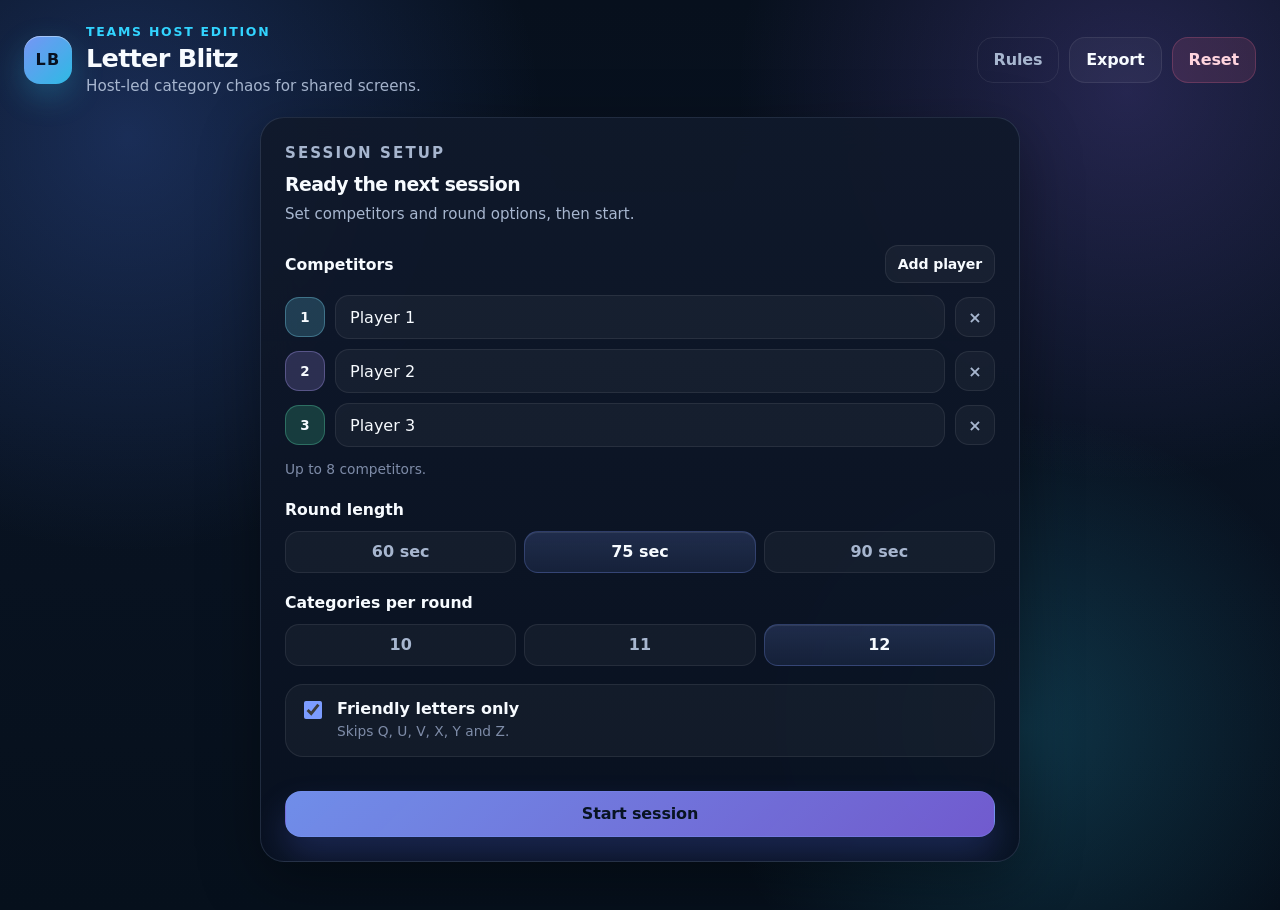
==== commit f117524f: "Refactor to setup-first flow with lean game screen" ====
--- a/index.html
+++ b/index.html
@@ -20,112 +20,20 @@
       </div>
 
       <div class="topbar-actions">
+        <button id="backToSetupBtn" class="btn ghost" hidden>Session settings</button>
         <button id="openRulesBtn" class="btn ghost">Rules</button>
         <button id="exportSummaryBtn" class="btn soft">Export</button>
         <button id="resetSessionBtn" class="btn danger">Reset</button>
       </div>
     </header>
 
-    <div class="layout">
-      <div class="main-column">
-        <section class="panel hero-panel">
-          <div class="hero-grid">
-            <div class="hero-copy">
-              <div>
-                <p class="eyebrow">Current round</p>
-                <h2 id="heroTitle" class="hero-title">Spin the next round</h2>
-                <p id="heroSubtitle" class="hero-subtitle">Set players, spin, and score quickly.</p>
-              </div>
-
-              <div id="heroMeta" class="hero-meta" aria-live="polite"></div>
-
-              <div class="hero-actions">
-                <button id="spinRoundBtn" class="btn primary">Spin round</button>
-                <button id="startPauseTimerBtn" class="btn soft">Start timer</button>
-                <button id="resetTimerBtn" class="btn ghost">Reset timer</button>
-                <button id="commitRoundBtn" class="btn success">Commit round</button>
-              </div>
-            </div>
-
-            <div class="hero-stage">
-              <div class="stage-stack">
-                <div class="letter-orb-card">
-                  <div id="roundLetter" class="letter-orb" aria-live="polite">?</div>
-                  <div id="letterCaption" class="letter-caption">Friendly letters on</div>
-                </div>
-
-                <div id="timerCard" class="timer-card">
-                  <div class="timer-head">
-                    <h3 class="timer-title">Round timer</h3>
-                    <div id="timerStatus" class="timer-status">Ready</div>
-                  </div>
-
-                  <div class="timer-visual">
-                    <svg class="timer-ring" viewBox="0 0 164 164" aria-hidden="true">
-                      <defs>
-                        <linearGradient id="timerGradient" x1="0%" x2="100%" y1="0%" y2="100%">
-                          <stop offset="0%" stop-color="#32d4ff"></stop>
-                          <stop offset="100%" stop-color="#8f70ff"></stop>
-                        </linearGradient>
-                      </defs>
-                      <circle class="timer-ring-track" cx="82" cy="82" r="72"></circle>
-                      <circle id="timerRingProgress" class="timer-ring-progress" cx="82" cy="82" r="72"></circle>
-                    </svg>
-
-                    <div class="timer-readout">
-                      <div id="timerValue" class="timer-value">1:15</div>
-                      <div id="timerHelper" class="timer-helper">Ready to start</div>
-                    </div>
-                  </div>
-                </div>
-              </div>
-
-              <div class="category-preview-card">
-                <div class="section-head">
-                  <div>
-                    <h3 class="section-title">Category board</h3>
-                    <p class="section-copy">Categories for the current round.</p>
-                  </div>
-                  <div id="categoryCountTag" class="section-tag">12 categories</div>
-                </div>
-
-                <div id="categoryPreview" class="category-preview-grid" aria-live="polite"></div>
-              </div>
-            </div>
-          </div>
-        </section>
-
-        <section class="panel answers-panel">
-          <div class="answers-head">
-            <div class="answers-copy">
-              <p class="eyebrow">Answer reveal board</p>
-              <h2>Live scoring board</h2>
-              <p>Fast host entry with automatic scoring.</p>
-            </div>
-
-            <div class="legend" aria-label="Scoring legend">
-              <span id="categoryDataStatus" class="category-data-status"></span>
-              <span class="legend-item badge-blank">Blank</span>
-              <span class="legend-item badge-valid">1 pt</span>
-              <span class="legend-item badge-alliteration">2 pts · allit</span>
-              <span class="legend-item badge-duplicate">Duplicate</span>
-              <span class="legend-item badge-repeat">Repeated this round</span>
-              <span class="legend-item badge-invalid">Rejected / wrong letter</span>
-            </div>
-          </div>
-
-          <div id="boardSummary" class="board-summary"></div>
-
-          <div id="answerBoardContainer"></div>
-        </section>
-      </div>
-
-      <aside class="sidebar">
-        <section class="panel sidebar-card">
+    <section id="setupView" class="view-panel">
+      <div class="setup-layout">
+        <section class="panel sidebar-card setup-card">
           <div class="card-header">
             <p class="eyebrow">Session setup</p>
-            <h2>Players & round settings</h2>
-            <p>Set competitors and round options.</p>
+            <h2>Ready the next session</h2>
+            <p>Set competitors and round options, then start.</p>
           </div>
 
           <div class="sidebar-block">
@@ -163,30 +71,123 @@
               <span class="toggle-detail">Skips Q, U, V, X, Y and Z.</span>
             </span>
           </label>
+
+          <button id="startSessionBtn" class="btn primary start-session-btn">Start session</button>
         </section>
-
-        <section class="panel sidebar-card">
-          <div class="card-header">
-            <p class="eyebrow">Leaderboard</p>
-            <h2>Live scores</h2>
-            <p>Round totals update live.</p>
-          </div>
-
-          <div id="leaderboardList" class="leaderboard-list"></div>
-        </section>
-
-        <section class="panel sidebar-card">
-          <div class="card-header">
-            <p class="eyebrow">Round history</p>
-            <h2>Committed rounds</h2>
-            <p>Open full history in a popup.</p>
-          </div>
-          <button id="openHistoryBtn" class="btn soft history-modal-trigger">Open history</button>
-        </section>
-      </aside>
-    </div>
+      </div>
+    </section>
+
+    <section id="gameView" class="view-panel" hidden>
+      <div class="layout layout-game">
+        <div class="main-column">
+          <section class="panel hero-panel">
+            <div class="hero-grid">
+              <div class="hero-copy">
+                <div>
+                  <p class="eyebrow">Current round</p>
+                  <h2 id="heroTitle" class="hero-title">Spin the next round</h2>
+                  <p id="heroSubtitle" class="hero-subtitle">Ready for live play.</p>
+                </div>
+
+                <div id="heroMeta" class="hero-meta" aria-live="polite"></div>
+
+                <div class="hero-actions">
+                  <button id="spinRoundBtn" class="btn primary">Spin round</button>
+                  <button id="startPauseTimerBtn" class="btn soft">Start timer</button>
+                  <button id="resetTimerBtn" class="btn ghost">Reset timer</button>
+                  <button id="commitRoundBtn" class="btn success">Finalise round</button>
+                </div>
+              </div>
+
+              <div class="hero-stage">
+                <div class="stage-stack">
+                  <div class="letter-orb-card">
+                    <div id="roundLetter" class="letter-orb" aria-live="polite">?</div>
+                    <div id="letterCaption" class="letter-caption">Friendly letters on</div>
+                  </div>
+
+                  <div id="timerCard" class="timer-card">
+                    <div class="timer-head">
+                      <h3 class="timer-title">Round timer</h3>
+                      <div id="timerStatus" class="timer-status">Ready</div>
+                    </div>
+
+                    <div class="timer-visual">
+                      <svg class="timer-ring" viewBox="0 0 164 164" aria-hidden="true">
+                        <defs>
+                          <linearGradient id="timerGradient" x1="0%" x2="100%" y1="0%" y2="100%">
+                            <stop offset="0%" stop-color="#32d4ff"></stop>
+                            <stop offset="100%" stop-color="#8f70ff"></stop>
+                          </linearGradient>
+                        </defs>
+                        <circle class="timer-ring-track" cx="82" cy="82" r="72"></circle>
+                        <circle id="timerRingProgress" class="timer-ring-progress" cx="82" cy="82" r="72"></circle>
+                      </svg>
+
+                      <div class="timer-readout">
+                        <div id="timerValue" class="timer-value">1:15</div>
+                        <div id="timerHelper" class="timer-helper">Ready to start</div>
+                      </div>
+                    </div>
+                  </div>
+                </div>
+
+                <div class="category-preview-card">
+                  <div class="section-head">
+                    <h3 class="section-title">Categories</h3>
+                    <div id="categoryCountTag" class="section-tag">12 categories</div>
+                  </div>
+
+                  <div id="categoryPreview" class="category-preview-grid" aria-live="polite"></div>
+                </div>
+              </div>
+            </div>
+          </section>
+
+          <section class="panel answers-panel">
+            <div class="answers-head">
+              <div class="answers-copy">
+                <h2>Answer board</h2>
+              </div>
+
+              <div class="legend" aria-label="Scoring legend">
+                <span id="categoryDataStatus" class="category-data-status"></span>
+                <span class="legend-item badge-blank">Blank</span>
+                <span class="legend-item badge-valid">1 pt</span>
+                <span class="legend-item badge-alliteration">2 pts · allit</span>
+                <span class="legend-item badge-duplicate">Duplicate</span>
+                <span class="legend-item badge-repeat">Repeated this round</span>
+                <span class="legend-item badge-invalid">Rejected / wrong letter</span>
+              </div>
+            </div>
+
+            <div id="boardSummary" class="board-summary"></div>
+
+            <div id="answerBoardContainer"></div>
+          </section>
+        </div>
+
+        <aside class="sidebar sidebar-game">
+          <section class="panel sidebar-card">
+            <div class="card-header compact">
+              <p class="eyebrow">Leaderboard</p>
+              <h2>Live scores</h2>
+            </div>
+
+            <div id="leaderboardList" class="leaderboard-list"></div>
+          </section>
+
+          <section class="panel sidebar-card">
+            <div class="card-header compact">
+              <p class="eyebrow">Round history</p>
+              <h2>Finalised rounds</h2>
+            </div>
+            <button id="openHistoryBtn" class="btn soft history-modal-trigger">Open history</button>
+          </section>
+        </aside>
+      </div>
+    </section>
   </div>
-
 
   <div id="rulesModal" class="modal" hidden>
     <section class="modal-card" role="dialog" aria-modal="true" aria-labelledby="rulesModalTitle">
--- a/styles.css
+++ b/styles.css
@@ -1434,3 +1434,43 @@
 .modal-head h2 { margin:0; font-size:1.2rem; }
 .rules-list { margin: 0; padding-left: 18px; display:grid; gap:8px; color: var(--muted); }
 .history-modal-trigger { width: 100%; }
+
+/* v0.4.0 setup-first flow */
+.view-panel[hidden] { display: none !important; }
+.setup-layout {
+  max-width: 760px;
+  margin: 0 auto;
+}
+.setup-card { padding: 24px; }
+.start-session-btn {
+  width: 100%;
+  margin-top: 16px;
+  min-height: 46px;
+  font-weight: 700;
+}
+.layout-game {
+  grid-template-columns: minmax(0, 1fr) 330px;
+}
+.sidebar-game { top: 18px; }
+.card-header.compact p,
+.card-header.compact h2 { margin-bottom: 0; }
+.answers-copy h2 { margin: 0; }
+.hero-subtitle { max-width: 42ch; }
+.board-summary { margin-bottom: 12px; }
+.cell-meta {
+  margin-top: 4px !important;
+  gap: 5px !important;
+}
+.review-toggle {
+  min-height: 22px !important;
+  padding: 2px 7px !important;
+  font-size: 0.72rem !important;
+  border-color: rgba(173, 201, 255, 0.26);
+  background: rgba(167, 182, 207, 0.1);
+}
+.review-toggle.is-rejected {
+  background: rgba(255, 111, 145, 0.14);
+}
+@media (max-width: 1440px) {
+  .layout-game { grid-template-columns: minmax(0, 1fr); }
+}
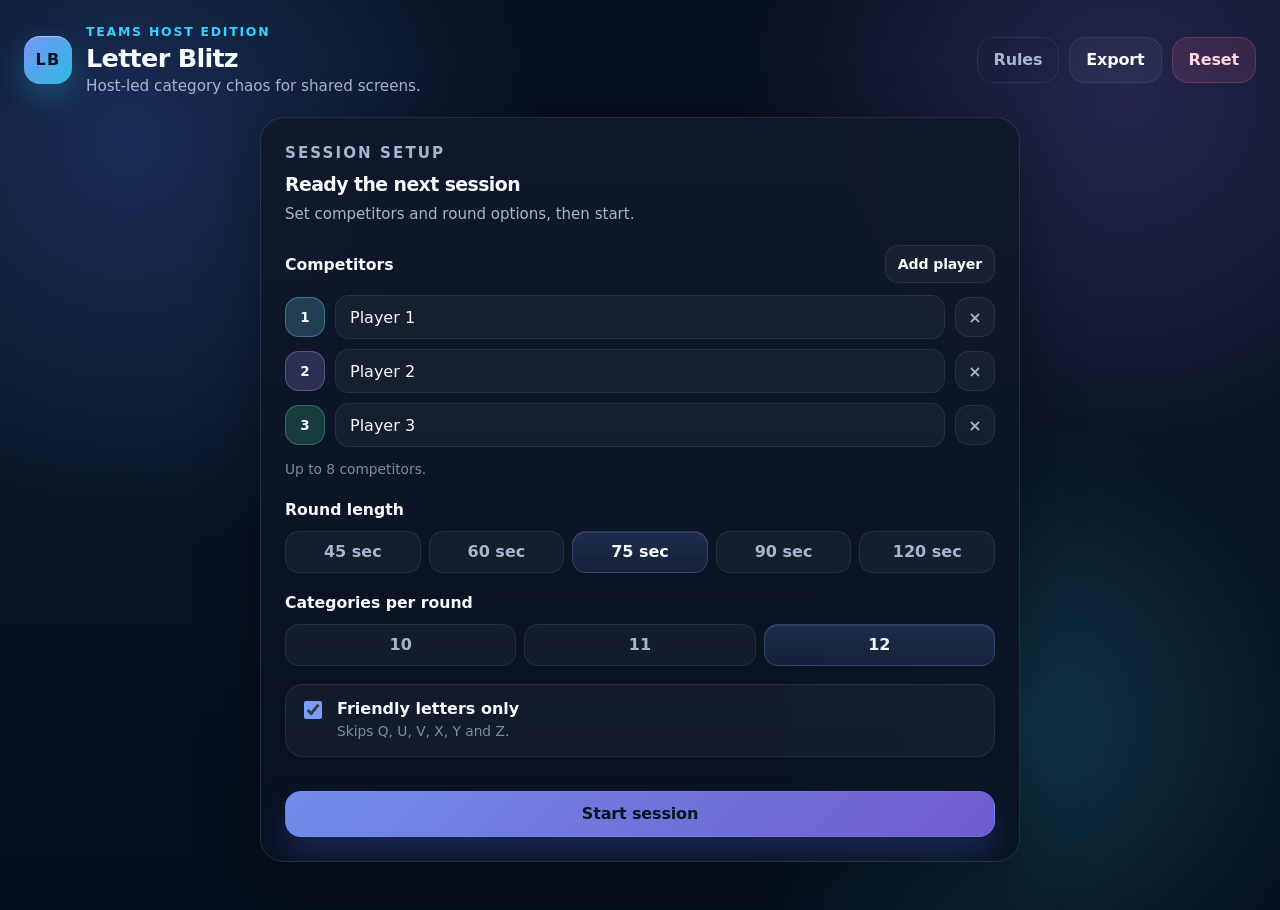
==== commit 9c044445: "Expand category bank and round timer options" ====
--- a/index.html
+++ b/index.html
@@ -49,9 +49,11 @@
           <div class="sidebar-block">
             <h3 class="block-title">Round length</h3>
             <div id="roundLengthSegment" class="segmented" role="group" aria-label="Round length">
+              <button class="segment-btn" data-action="set-round-seconds" data-value="45">45 sec</button>
               <button class="segment-btn" data-action="set-round-seconds" data-value="60">60 sec</button>
               <button class="segment-btn" data-action="set-round-seconds" data-value="75">75 sec</button>
               <button class="segment-btn" data-action="set-round-seconds" data-value="90">90 sec</button>
+              <button class="segment-btn" data-action="set-round-seconds" data-value="120">120 sec</button>
             </div>
           </div>
 
@@ -157,7 +159,7 @@
                 <span class="legend-item badge-alliteration">2 pts · allit</span>
                 <span class="legend-item badge-duplicate">Duplicate</span>
                 <span class="legend-item badge-repeat">Repeated this round</span>
-                <span class="legend-item badge-invalid">Rejected / wrong letter</span>
+                <span class="legend-item badge-invalid">Redcapped / wrong letter</span>
               </div>
             </div>
 
@@ -196,7 +198,7 @@
         <button id="closeRulesModalBtn" class="btn ghost small" type="button">Close</button>
       </div>
       <ol class="rules-list">
-        <li>Blank, wrong-letter, or rejected answers score 0.</li>
+        <li>Blank, wrong-letter, or redcapped answers score 0.</li>
         <li>Same answer in one category row across players: all those cells score 0.</li>
         <li>Same competitor repeating the same accepted answer in different categories in one round: all repeats score 0.</li>
         <li>Unique valid answer scores 1.</li>
--- a/styles.css
+++ b/styles.css
@@ -1029,7 +1029,7 @@
 
     .segmented {
       display: grid;
-      grid-template-columns: repeat(3, minmax(0, 1fr));
+      grid-template-columns: repeat(auto-fit, minmax(84px, 1fr));
       gap: 8px;
     }
 
@@ -1474,3 +1474,91 @@
 @media (max-width: 1440px) {
   .layout-game { grid-template-columns: minmax(0, 1fr); }
 }
+
+.redcap-burst-overlay {
+  position: fixed;
+  inset: 0;
+  z-index: 999999;
+  display: flex;
+  align-items: center;
+  justify-content: center;
+  pointer-events: none;
+  overflow: hidden;
+  animation: redcapOverlayEnter 260ms ease-out both;
+}
+
+.redcap-burst-image {
+  width: min(78vw, 980px);
+  max-height: 78vh;
+  object-fit: contain;
+  filter: drop-shadow(0 22px 28px rgba(0, 0, 0, 0.42));
+  transform-origin: center;
+  animation:
+    redcapBurstPop 520ms cubic-bezier(0.16, 1, 0.3, 1) both,
+    redcapBurstHover 1500ms ease-in-out 520ms infinite alternate;
+}
+
+.redcap-burst-overlay--leaving {
+  animation: redcapOverlayExit 650ms ease-in both;
+}
+
+.redcap-burst-overlay--leaving .redcap-burst-image {
+  animation: redcapBurstExit 650ms ease-in both;
+}
+
+.round-start-overlay {
+  position: fixed;
+  inset: 0;
+  z-index: 999998;
+  display: flex;
+  align-items: center;
+  justify-content: center;
+  padding: clamp(18px, 4vw, 48px);
+  background: radial-gradient(circle at top left, rgba(239, 68, 68, 0.28), transparent 34%), radial-gradient(circle at bottom right, rgba(59, 130, 246, 0.25), transparent 36%), rgba(3, 7, 18, 0.88);
+  backdrop-filter: blur(8px);
+  animation: roundStartFadeIn 180ms ease-out both;
+}
+
+.round-start-overlay--leaving { animation: roundStartFadeOut 240ms ease-in both; }
+.round-start-panel {
+  width: min(1120px, 94vw); max-height: 92vh; overflow: auto; padding: clamp(24px, 4vw, 54px);
+  border: 4px solid rgba(255, 255, 255, 0.95); border-radius: 32px;
+  background: linear-gradient(135deg, rgba(15, 23, 42, 0.98), rgba(30, 41, 59, 0.96)), rgba(15, 23, 42, 0.96);
+  color: #fff; box-shadow: 0 30px 80px rgba(0, 0, 0, 0.55), inset 0 0 0 6px rgba(239, 68, 68, 0.14);
+  text-align: center; transform-origin: center; animation: roundStartPanelPop 320ms cubic-bezier(0.16, 1, 0.3, 1) both;
+}
+.round-start-eyebrow { display:inline-flex; align-items:center; justify-content:center; margin-bottom:18px; padding:8px 18px; border-radius:999px; background:#ef4444; color:#fff; font-size:clamp(1rem,2vw,1.35rem); font-weight:900; letter-spacing:.08em; text-transform:uppercase; }
+.round-start-letter-block { margin-bottom: 18px; }
+.round-start-label { color:#bfdbfe; font-size:clamp(1.1rem,2.4vw,1.7rem); font-weight:800; text-transform:uppercase; letter-spacing:.1em; }
+.round-start-letter { line-height:.9; font-size:clamp(7rem,22vw,16rem); font-weight:1000; text-transform:uppercase; color:#facc15; text-shadow:6px 6px 0 #dc2626, 10px 10px 0 rgba(0,0,0,.5); }
+.round-start-timer { display:inline-flex; gap:14px; align-items:center; justify-content:center; margin:8px auto 28px; padding:14px 24px; border-radius:999px; background:rgba(255,255,255,.1); border:2px solid rgba(255,255,255,.25); font-size:clamp(1.3rem,3vw,2rem); }
+.round-start-timer span { color:#bfdbfe; font-weight:800; text-transform:uppercase; letter-spacing:.08em; }
+.round-start-timer strong { color:#fff; font-size:1.25em; }
+.round-start-categories { margin-top:8px; }
+.round-start-categories-title { margin-bottom:14px; color:#bfdbfe; font-size:clamp(1.15rem,2.5vw,1.8rem); font-weight:900; text-transform:uppercase; letter-spacing:.08em; }
+.round-start-category-list { display:flex; flex-wrap:wrap; gap:14px; justify-content:center; }
+.round-start-category-pill { padding:14px 20px; border-radius:18px; background:#fff; color:#111827; font-size:clamp(1.2rem,2.8vw,2rem); font-weight:900; box-shadow:0 10px 24px rgba(0,0,0,.22); }
+.round-start-category-pill--empty { opacity:.75; }
+.round-start-hint { margin-top:24px; color:rgba(255,255,255,.64); font-size:clamp(.9rem,1.6vw,1.05rem); }
+
+@keyframes redcapOverlayEnter { from { opacity:0; } to { opacity:1; } }
+@keyframes redcapOverlayExit { from { opacity:1; } to { opacity:0; } }
+@keyframes redcapBurstPop { 0% { opacity:0; transform:scale(.28) rotate(-10deg);} 58% { opacity:1; transform:scale(1.12) rotate(3deg);} 78% { transform:scale(.96) rotate(-1deg);} 100% { opacity:1; transform:scale(1) rotate(0deg);} }
+@keyframes redcapBurstHover { from { transform:translateY(0) rotate(-1deg) scale(1);} to { transform:translateY(-8px) rotate(1deg) scale(1.025);} }
+@keyframes redcapBurstExit { from { opacity:1; transform:scale(1) rotate(0deg);} to { opacity:0; transform:scale(.72) rotate(8deg);} }
+@keyframes roundStartFadeIn { from { opacity:0;} to {opacity:1;} }
+@keyframes roundStartFadeOut { from { opacity:1;} to {opacity:0;} }
+@keyframes roundStartPanelPop { 0% { opacity:0; transform:scale(.92) translateY(18px);} 100% { opacity:1; transform:scale(1) translateY(0);} }
+
+@media (max-width: 700px) {
+  .redcap-burst-image { width: 92vw; max-height: 72vh; }
+  .round-start-panel { border-radius:24px; padding:22px; }
+  .round-start-category-list { gap:10px; }
+  .round-start-category-pill { width:100%; }
+}
+
+@media (prefers-reduced-motion: reduce) {
+  .redcap-burst-overlay, .redcap-burst-image, .redcap-burst-overlay--leaving, .redcap-burst-overlay--leaving .redcap-burst-image,
+  .round-start-overlay, .round-start-overlay--leaving, .round-start-panel { animation:none; }
+  .redcap-burst-overlay--leaving { opacity: 0; }
+}
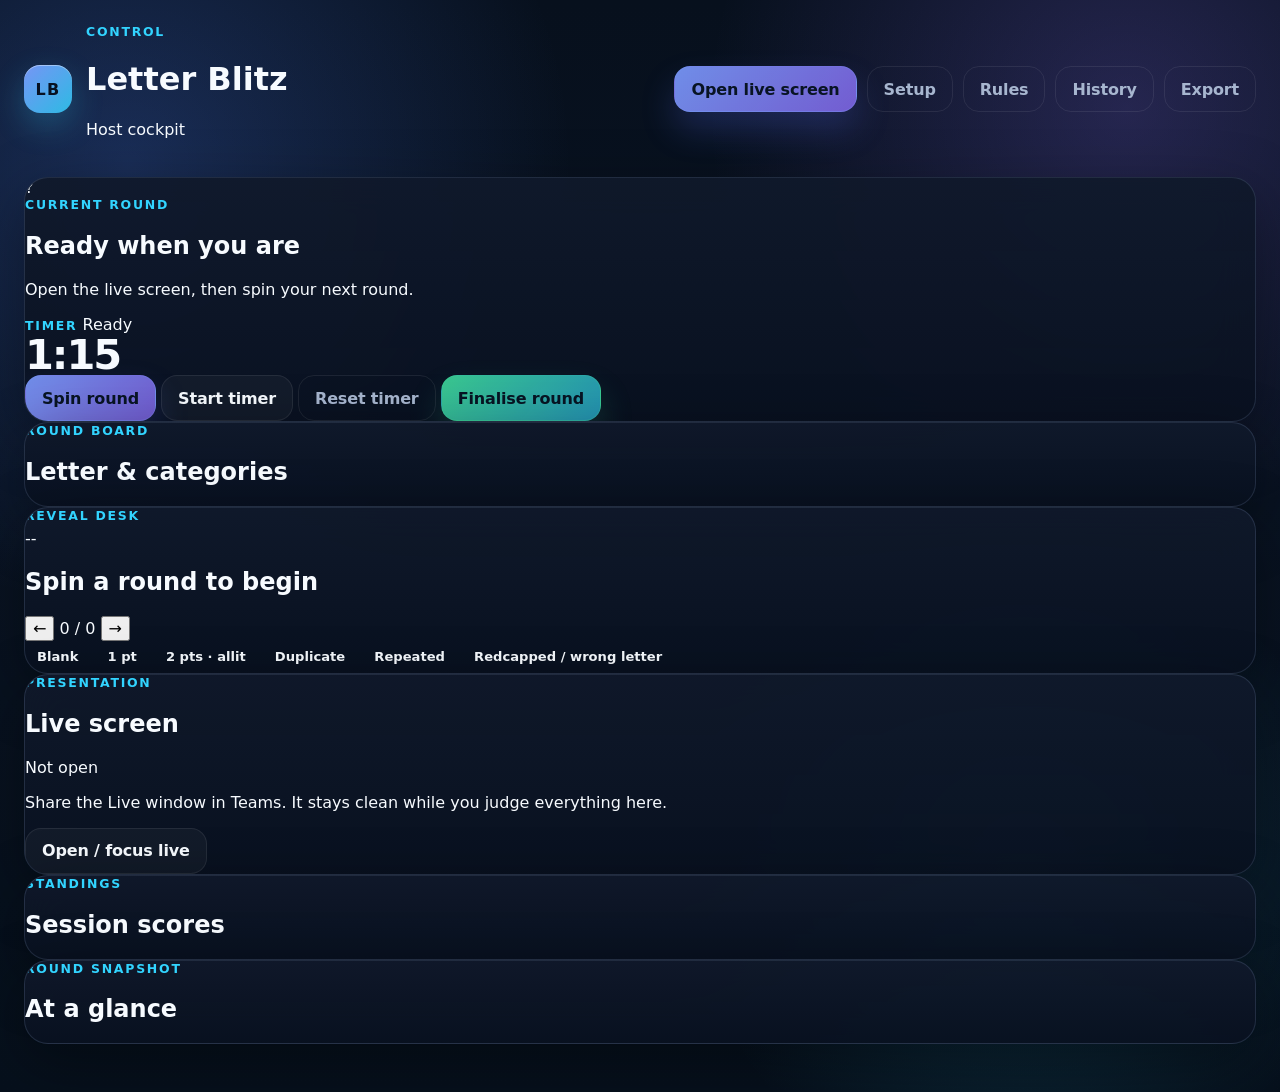
==== commit ae6bc1d7: "Build v1 Control interface" ====
--- a/index.html
+++ b/index.html
@@ -3,219 +3,241 @@
 <head>
   <meta charset="UTF-8" />
   <meta name="viewport" content="width=device-width, initial-scale=1.0" />
-  <title>Letter Blitz Host Edition</title>
-  <meta name="description" content="Host-led, premium-looking letter and category game for Teams calls." />
+  <title>Letter Blitz Control</title>
+  <meta name="description" content="Letter Blitz host control screen." />
   <link rel="stylesheet" href="styles.css" />
 </head>
 <body>
   <div class="app-shell">
     <header class="topbar">
       <div class="brand">
-        <div class="brand-mark" aria-hidden="true">LB</div>
+        <div class="brand-mark" aria-hidden="true"><span>LB</span></div>
         <div class="brand-copy">
-          <p class="eyebrow">Teams Host Edition</p>
-          <h1 class="brand-title">Letter Blitz</h1>
-          <p class="brand-subtitle">Host-led category chaos for shared screens.</p>
+          <p class="eyebrow">Control</p>
+          <h1>Letter Blitz</h1>
+          <p>Host cockpit</p>
         </div>
       </div>
 
       <div class="topbar-actions">
-        <button id="backToSetupBtn" class="btn ghost" hidden>Session settings</button>
-        <button id="openRulesBtn" class="btn ghost">Rules</button>
-        <button id="exportSummaryBtn" class="btn soft">Export</button>
-        <button id="resetSessionBtn" class="btn danger">Reset</button>
+        <button id="openLiveBtn" class="btn primary live-button" type="button">
+          <span class="live-dot" aria-hidden="true"></span>
+          <span>Open live screen</span>
+        </button>
+        <button id="openSetupBtn" class="btn ghost" type="button">Setup</button>
+        <button id="openRulesBtn" class="btn ghost" type="button">Rules</button>
+        <button id="openHistoryBtn" class="btn ghost" type="button">History</button>
+        <button id="exportSummaryBtn" class="btn ghost" type="button">Export</button>
       </div>
     </header>
 
-    <section id="setupView" class="view-panel">
-      <div class="setup-layout">
-        <section class="panel sidebar-card setup-card">
-          <div class="card-header">
-            <p class="eyebrow">Session setup</p>
-            <h2>Ready the next session</h2>
-            <p>Set competitors and round options, then start.</p>
-          </div>
-
-          <div class="sidebar-block">
-            <div class="block-head">
-              <h3 class="block-title">Competitors</h3>
-              <button id="addPlayerBtn" class="btn small soft">Add player</button>
-            </div>
-
-            <div id="playerList" class="player-list"></div>
-            <p class="help-text">Up to 8 competitors.</p>
-          </div>
-
-          <div class="sidebar-block">
-            <h3 class="block-title">Round length</h3>
-            <div id="roundLengthSegment" class="segmented" role="group" aria-label="Round length">
-              <button class="segment-btn" data-action="set-round-seconds" data-value="45">45 sec</button>
-              <button class="segment-btn" data-action="set-round-seconds" data-value="60">60 sec</button>
-              <button class="segment-btn" data-action="set-round-seconds" data-value="75">75 sec</button>
-              <button class="segment-btn" data-action="set-round-seconds" data-value="90">90 sec</button>
-              <button class="segment-btn" data-action="set-round-seconds" data-value="120">120 sec</button>
-            </div>
-          </div>
-
-          <div class="sidebar-block">
-            <h3 class="block-title">Categories per round</h3>
+    <main class="control-layout">
+      <div class="control-main">
+        <section class="round-console panel">
+          <div class="round-console-grid">
+            <div class="round-identity">
+              <div id="roundLetter" class="letter-tile" aria-live="polite">?</div>
+              <div class="round-copy">
+                <p class="eyebrow">Current round</p>
+                <h2 id="roundTitle">Ready when you are</h2>
+                <p id="roundSubtitle">Open the live screen, then spin your next round.</p>
+                <div id="roundMeta" class="round-meta"></div>
+              </div>
+            </div>
+
+            <div id="timerCard" class="timer-console">
+              <div class="timer-label-row">
+                <span class="eyebrow">Timer</span>
+                <span id="timerStatus" class="status-pill">Ready</span>
+              </div>
+              <div id="timerValue" class="timer-value">1:15</div>
+              <div id="timerBar" class="timer-bar"><span></span></div>
+            </div>
+          </div>
+
+          <div class="round-actions">
+            <button id="spinRoundBtn" class="btn primary big" type="button">Spin round</button>
+            <button id="startPauseTimerBtn" class="btn soft big" type="button">Start timer</button>
+            <button id="resetTimerBtn" class="btn ghost big" type="button">Reset timer</button>
+            <button id="finaliseRoundBtn" class="btn success big push-right" type="button">Finalise round</button>
+          </div>
+        </section>
+
+        <section class="category-panel panel">
+          <div class="section-heading compact-heading">
+            <div>
+              <p class="eyebrow">Round board</p>
+              <h2>Letter & categories</h2>
+            </div>
+            <div id="categoryBankStatus" class="quiet-status"></div>
+          </div>
+          <div id="categoryRail" class="category-rail" aria-live="polite"></div>
+        </section>
+
+        <section class="scoring-panel panel">
+          <div class="scoring-heading">
+            <div>
+              <p class="eyebrow">Reveal desk</p>
+              <div class="category-focus-title">
+                <span id="activeCategoryNumber">--</span>
+                <h2 id="activeCategoryTitle">Spin a round to begin</h2>
+              </div>
+            </div>
+            <div class="category-nav">
+              <button id="prevCategoryBtn" class="icon-btn" type="button" aria-label="Previous category">←</button>
+              <span id="categoryProgress">0 / 0</span>
+              <button id="nextCategoryBtn" class="icon-btn" type="button" aria-label="Next category">→</button>
+            </div>
+          </div>
+
+          <div id="answerGrid" class="answer-grid"></div>
+
+          <div class="score-legend" aria-label="Scoring legend">
+            <span class="legend-item blank">Blank</span>
+            <span class="legend-item valid">1 pt</span>
+            <span class="legend-item alliteration">2 pts · allit</span>
+            <span class="legend-item duplicate">Duplicate</span>
+            <span class="legend-item repeat">Repeated</span>
+            <span class="legend-item invalid">Redcapped / wrong letter</span>
+          </div>
+        </section>
+      </div>
+
+      <aside class="control-sidebar">
+        <section class="panel sidebar-panel live-link-panel">
+          <div class="sidebar-head">
+            <div>
+              <p class="eyebrow">Presentation</p>
+              <h2>Live screen</h2>
+            </div>
+            <span id="liveConnectionBadge" class="connection-badge">Not open</span>
+          </div>
+          <p class="sidebar-copy">Share the Live window in Teams. It stays clean while you judge everything here.</p>
+          <button id="openLiveSidebarBtn" class="btn soft full" type="button">Open / focus live</button>
+        </section>
+
+        <section class="panel sidebar-panel leaderboard-panel">
+          <div class="sidebar-head">
+            <div>
+              <p class="eyebrow">Standings</p>
+              <h2>Session scores</h2>
+            </div>
+          </div>
+          <div id="leaderboardList" class="leaderboard-list"></div>
+        </section>
+
+        <section class="panel sidebar-panel quick-panel">
+          <div class="sidebar-head">
+            <div>
+              <p class="eyebrow">Round snapshot</p>
+              <h2>At a glance</h2>
+            </div>
+          </div>
+          <div id="roundSnapshot" class="snapshot-list"></div>
+        </section>
+      </aside>
+    </main>
+  </div>
+
+  <div id="setupModal" class="modal" hidden>
+    <section class="modal-card setup-modal-card" role="dialog" aria-modal="true" aria-labelledby="setupTitle">
+      <div class="modal-head">
+        <div>
+          <p class="eyebrow">Session setup</p>
+          <h2 id="setupTitle">Players & round settings</h2>
+        </div>
+        <button id="closeSetupBtn" class="icon-btn" type="button" aria-label="Close setup">×</button>
+      </div>
+
+      <div class="setup-grid">
+        <div class="setup-section players-section">
+          <div class="setup-section-head">
+            <h3>Competitors</h3>
+            <button id="addPlayerBtn" class="btn soft small" type="button">Add player</button>
+          </div>
+          <div id="playerList" class="player-list"></div>
+          <p class="helper">Up to 8 competitors.</p>
+        </div>
+
+        <div class="setup-options">
+          <div class="setup-section">
+            <h3>Round length</h3>
+            <div id="roundLengthSegment" class="segmented five" role="group" aria-label="Round length">
+              <button class="segment-btn" data-action="set-round-seconds" data-value="45" type="button">45</button>
+              <button class="segment-btn" data-action="set-round-seconds" data-value="60" type="button">60</button>
+              <button class="segment-btn" data-action="set-round-seconds" data-value="75" type="button">75</button>
+              <button class="segment-btn" data-action="set-round-seconds" data-value="90" type="button">90</button>
+              <button class="segment-btn" data-action="set-round-seconds" data-value="120" type="button">120</button>
+            </div>
+          </div>
+
+          <div class="setup-section">
+            <h3>Categories per round</h3>
             <div id="categoryCountSegment" class="segmented" role="group" aria-label="Category count">
-              <button class="segment-btn" data-action="set-category-count" data-value="10">10</button>
-              <button class="segment-btn" data-action="set-category-count" data-value="11">11</button>
-              <button class="segment-btn" data-action="set-category-count" data-value="12">12</button>
+              <button class="segment-btn" data-action="set-category-count" data-value="10" type="button">10</button>
+              <button class="segment-btn" data-action="set-category-count" data-value="11" type="button">11</button>
+              <button class="segment-btn" data-action="set-category-count" data-value="12" type="button">12</button>
             </div>
           </div>
 
           <label class="toggle-row">
             <input id="friendlyLettersToggle" type="checkbox" />
-            <span class="toggle-copy">
-              <span class="toggle-title">Friendly letters only</span>
-              <span class="toggle-detail">Skips Q, U, V, X, Y and Z.</span>
+            <span>
+              <strong>Friendly letters only</strong>
+              <small>Skips Q, U, V, X, Y and Z.</small>
             </span>
           </label>
-
-          <button id="startSessionBtn" class="btn primary start-session-btn">Start session</button>
-        </section>
+        </div>
+      </div>
+
+      <div class="modal-footer danger-zone">
+        <div>
+          <strong>Reset session</strong>
+          <span>Clears players, scores, history and the current round.</span>
+        </div>
+        <button id="resetSessionBtn" class="btn danger" type="button">Reset everything</button>
       </div>
     </section>
-
-    <section id="gameView" class="view-panel" hidden>
-      <div class="layout layout-game">
-        <div class="main-column">
-          <section class="panel hero-panel">
-            <div class="hero-grid">
-              <div class="hero-copy">
-                <div>
-                  <p class="eyebrow">Current round</p>
-                  <h2 id="heroTitle" class="hero-title">Spin the next round</h2>
-                  <p id="heroSubtitle" class="hero-subtitle">Ready for live play.</p>
-                </div>
-
-                <div id="heroMeta" class="hero-meta" aria-live="polite"></div>
-
-                <div class="hero-actions">
-                  <button id="spinRoundBtn" class="btn primary">Spin round</button>
-                  <button id="startPauseTimerBtn" class="btn soft">Start timer</button>
-                  <button id="resetTimerBtn" class="btn ghost">Reset timer</button>
-                  <button id="commitRoundBtn" class="btn success">Finalise round</button>
-                </div>
-              </div>
-
-              <div class="hero-stage">
-                <div class="stage-stack">
-                  <div class="letter-orb-card">
-                    <div id="roundLetter" class="letter-orb" aria-live="polite">?</div>
-                    <div id="letterCaption" class="letter-caption">Friendly letters on</div>
-                  </div>
-
-                  <div id="timerCard" class="timer-card">
-                    <div class="timer-head">
-                      <h3 class="timer-title">Round timer</h3>
-                      <div id="timerStatus" class="timer-status">Ready</div>
-                    </div>
-
-                    <div class="timer-visual">
-                      <svg class="timer-ring" viewBox="0 0 164 164" aria-hidden="true">
-                        <defs>
-                          <linearGradient id="timerGradient" x1="0%" x2="100%" y1="0%" y2="100%">
-                            <stop offset="0%" stop-color="#32d4ff"></stop>
-                            <stop offset="100%" stop-color="#8f70ff"></stop>
-                          </linearGradient>
-                        </defs>
-                        <circle class="timer-ring-track" cx="82" cy="82" r="72"></circle>
-                        <circle id="timerRingProgress" class="timer-ring-progress" cx="82" cy="82" r="72"></circle>
-                      </svg>
-
-                      <div class="timer-readout">
-                        <div id="timerValue" class="timer-value">1:15</div>
-                        <div id="timerHelper" class="timer-helper">Ready to start</div>
-                      </div>
-                    </div>
-                  </div>
-                </div>
-
-                <div class="category-preview-card">
-                  <div class="section-head">
-                    <h3 class="section-title">Categories</h3>
-                    <div id="categoryCountTag" class="section-tag">12 categories</div>
-                  </div>
-
-                  <div id="categoryPreview" class="category-preview-grid" aria-live="polite"></div>
-                </div>
-              </div>
-            </div>
-          </section>
-
-          <section class="panel answers-panel">
-            <div class="answers-head">
-              <div class="answers-copy">
-                <h2>Answer board</h2>
-              </div>
-
-              <div class="legend" aria-label="Scoring legend">
-                <span id="categoryDataStatus" class="category-data-status"></span>
-                <span class="legend-item badge-blank">Blank</span>
-                <span class="legend-item badge-valid">1 pt</span>
-                <span class="legend-item badge-alliteration">2 pts · allit</span>
-                <span class="legend-item badge-duplicate">Duplicate</span>
-                <span class="legend-item badge-repeat">Repeated this round</span>
-                <span class="legend-item badge-invalid">Redcapped / wrong letter</span>
-              </div>
-            </div>
-
-            <div id="boardSummary" class="board-summary"></div>
-
-            <div id="answerBoardContainer"></div>
-          </section>
-        </div>
-
-        <aside class="sidebar sidebar-game">
-          <section class="panel sidebar-card">
-            <div class="card-header compact">
-              <p class="eyebrow">Leaderboard</p>
-              <h2>Live scores</h2>
-            </div>
-
-            <div id="leaderboardList" class="leaderboard-list"></div>
-          </section>
-
-          <section class="panel sidebar-card">
-            <div class="card-header compact">
-              <p class="eyebrow">Round history</p>
-              <h2>Finalised rounds</h2>
-            </div>
-            <button id="openHistoryBtn" class="btn soft history-modal-trigger">Open history</button>
-          </section>
-        </aside>
-      </div>
-    </section>
   </div>
 
   <div id="rulesModal" class="modal" hidden>
-    <section class="modal-card" role="dialog" aria-modal="true" aria-labelledby="rulesModalTitle">
+    <section class="modal-card" role="dialog" aria-modal="true" aria-labelledby="rulesTitle">
       <div class="modal-head">
-        <h2 id="rulesModalTitle">Round rules</h2>
-        <button id="closeRulesModalBtn" class="btn ghost small" type="button">Close</button>
+        <div>
+          <p class="eyebrow">How scoring works</p>
+          <h2 id="rulesTitle">Letter Blitz rules</h2>
+        </div>
+        <button id="closeRulesBtn" class="icon-btn" type="button" aria-label="Close rules">×</button>
       </div>
       <ol class="rules-list">
-        <li>Blank, wrong-letter, or redcapped answers score 0.</li>
-        <li>Same answer in one category row across players: all those cells score 0.</li>
-        <li>Same competitor repeating the same accepted answer in different categories in one round: all repeats score 0.</li>
-        <li>Unique valid answer scores 1.</li>
-        <li>Unique valid alliterative answer scores 2.</li>
-        <li>Friendly letters mode skips Q, U, V, X, Y, and Z.</li>
+        <li>Blank, wrong-letter or Redcapped answers score 0.</li>
+        <li>If multiple players give the same accepted answer in one category, every duplicate scores 0.</li>
+        <li>If one player repeats the same accepted answer across categories in the same round, every repeat scores 0.</li>
+        <li>A unique valid answer scores 1 point.</li>
+        <li>A unique valid alliterative answer scores 2 points.</li>
+        <li>Friendly letters mode skips Q, U, V, X, Y and Z.</li>
       </ol>
     </section>
   </div>
 
   <div id="historyModal" class="modal" hidden>
-    <section class="modal-card" role="dialog" aria-modal="true" aria-labelledby="historyModalTitle">
+    <section class="modal-card history-modal-card" role="dialog" aria-modal="true" aria-labelledby="historyTitle">
       <div class="modal-head">
-        <h2 id="historyModalTitle">Round history</h2>
-        <button id="closeHistoryModalBtn" class="btn ghost small" type="button">Close</button>
+        <div>
+          <p class="eyebrow">Archive</p>
+          <h2 id="historyTitle">Finalised rounds</h2>
+        </div>
+        <button id="closeHistoryBtn" class="icon-btn" type="button" aria-label="Close history">×</button>
       </div>
       <div id="historyList" class="history-list"></div>
     </section>
+  </div>
+
+  <div id="redcapOverlay" class="redcap-overlay" hidden aria-hidden="true">
+    <div class="redcap-flash">
+      <img id="redcapImage" alt="" />
+      <div class="redcap-stamp">REDCAPPED</div>
+    </div>
   </div>
 
   <script src="app.js"></script>
